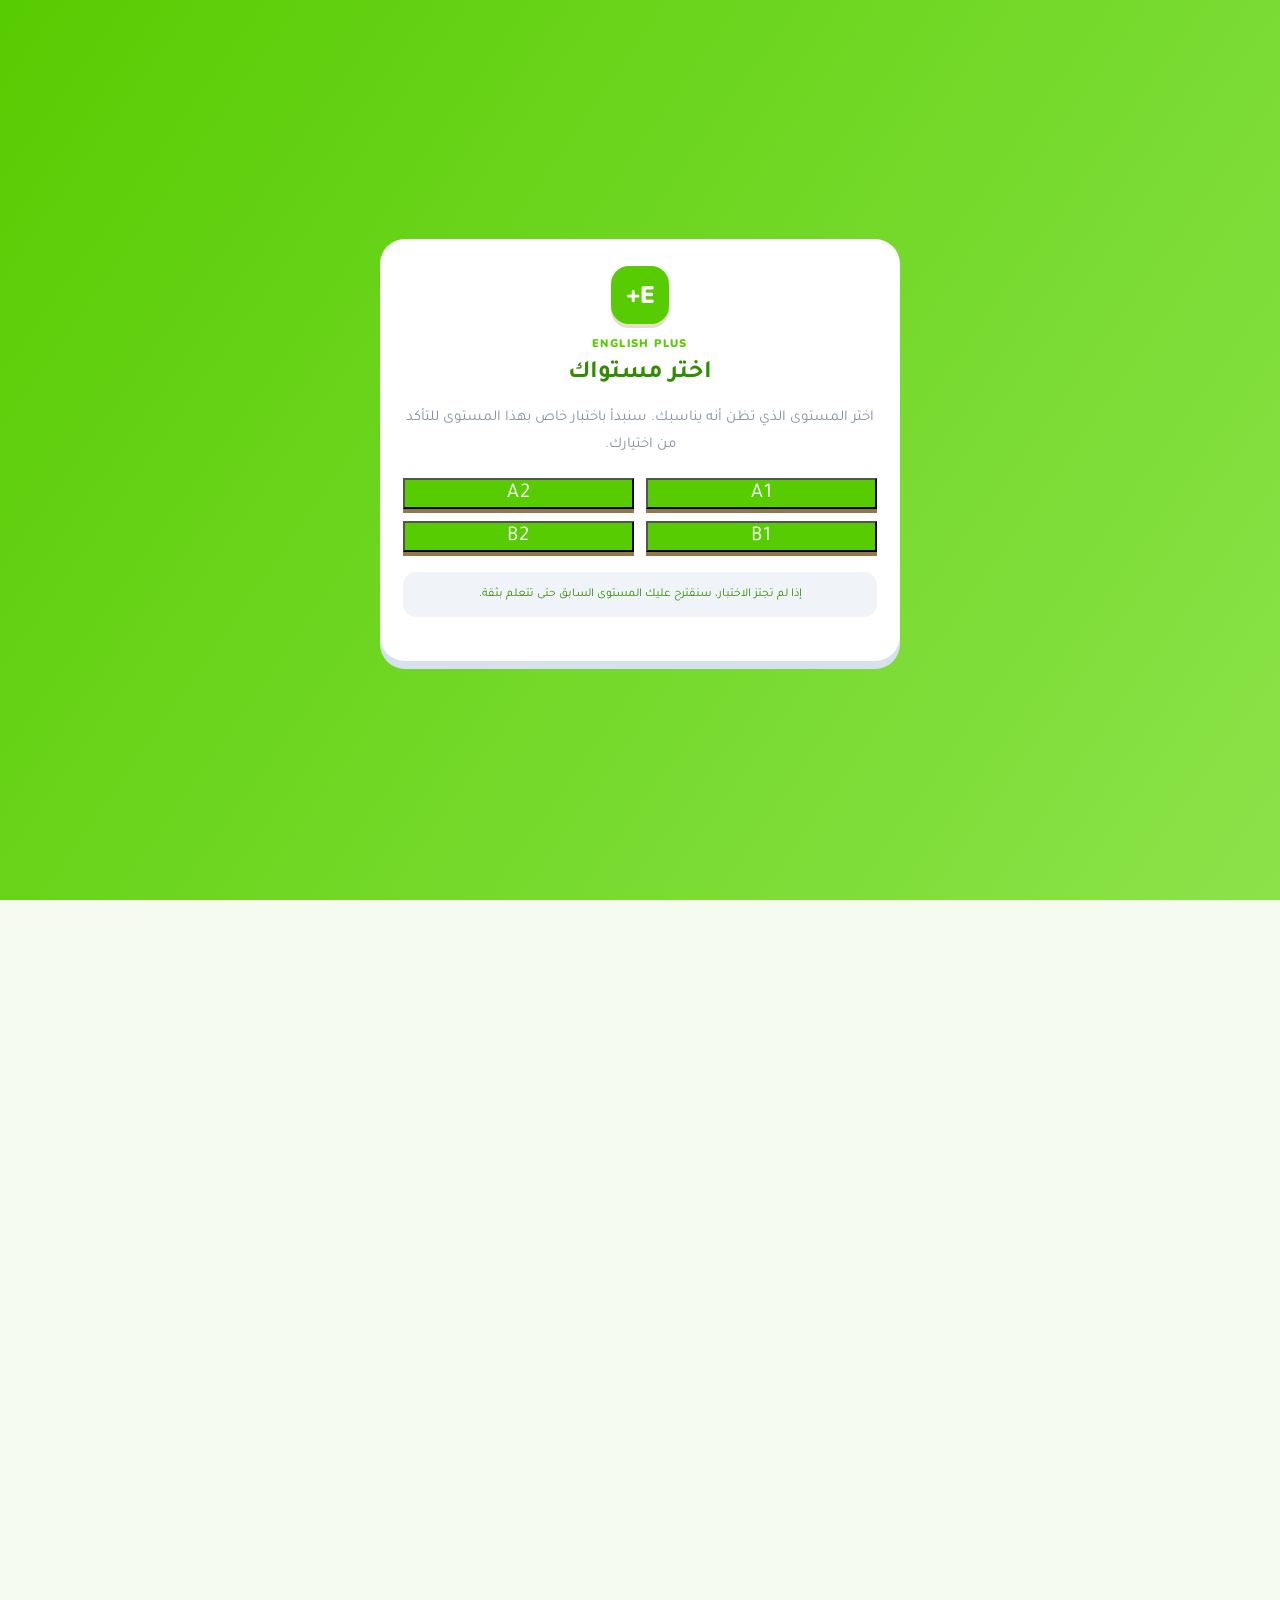
==== web/index.html @ b61f3281 "Refresh app assets after audio playback fix" ====
<!doctype html>
<html lang="ar" dir="rtl">
<head>
  <meta charset="utf-8"><meta name="viewport" content="width=device-width,initial-scale=1,viewport-fit=cover">
  <meta name="theme-color" content="#58cc02"><meta name="description" content="English Plus — تعلم الإنجليزية خطوة بخطوة">
  <link rel="manifest" href="manifest.webmanifest">
  <link rel="preconnect" href="https://fonts.googleapis.com">
  <link rel="preconnect" href="https://fonts.gstatic.com" crossorigin>
  <link href="https://fonts.googleapis.com/css2?family=Tajawal:wght@500;700;800;900&display=swap" rel="stylesheet">
  <link rel="stylesheet" href="styles.css?v=audio-fix-20261124d">
  <title>English Plus – الإنجليزية للعرب</title>
</head>
<body>
  <header class="topbar">
    <a class="brand" href="#" aria-label="English Plus"><span class="brand-mark">E+</span><span>ENGLISH <b>PLUS</b><small>خطوتك اليومية نحو الإنجليزية</small></span></a>
    <div class="top-actions"><span class="streak">📘 <b id="points">0</b></span><button class="sound-toggle" id="mute" aria-label="تشغيل أو كتم الصوت">🔊</button><button class="sound-toggle settings-toggle" id="open-settings" aria-label="إعدادات الدرس">⚙️</button></div>
  </header>
  <main class="shell">
    <section class="welcome"><div><p class="eyebrow">مرحباً بك في رحلتك</p><h1>تعلّم الإنجليزية<br><span>بخطوات صغيرة!</span></h1><p>دروس قصيرة، كلمات مفيدة، وتقدّم تراه بنفسك.</p></div><div class="mascot" aria-hidden="true"><span></span><span></span><span></span></div></section>
    <section class="game-stats" aria-label="إحصاءات التعلّم">
  <div class="stat-card streak-stat"><span class="stat-icon">🔥</span><div><strong id="streak-count">0</strong><small>أيام متتالية</small></div></div>
  <div class="stat-card heart-stat"><span class="stat-icon">❤️</span><div><strong id="heart-count">5 / 5</strong><small>القلوب</small></div></div>
  <div class="stat-card xp-stat"><span class="stat-icon">⚡</span><div><strong id="xp-count">0 XP</strong><small id="rank-label">المستوى 1</small></div></div>
</section>
<div class="xp-progress"><div class="xp-progress-head"><span>التقدم للمستوى التالي</span><b id="xp-progress-label">0 / 100 XP</b></div><div class="progress-track"><span id="xp-progress-bar"></span></div></div>
<section class="achievements"><div class="achievement-head"><h2>إنجازاتك</h2><span>🏅</span></div><div id="badge-list" class="badge-list"></div></section>
<div id="heart-help" class="heart-help" hidden><div><b>نفدت القلوب؟</b><small>أكمل تدريب المراجعة لاستعادة قلب.</small></div><button id="practice-refill" class="practice-button">تدرّب ❤️</button></div>
    <section class="progress-card"><div class="progress-head"><div><b>المستوى A1</b><small>المبتدئ • الأساسيات</small></div><strong id="progress-label">0 / 60</strong></div><div class="progress-track"><span id="progress-bar"></span></div></section>
    <section class="section-heading"><div><h2>مسار التعلّم</h2><p>ابدأ من A1؛ اجتز كل درس لفتح الدرس التالي</p></div><span class="level-tag">A1</span></section>
    <section id="lesson-list" class="lesson-list" aria-label="الدروس"></section>
    <footer>ENGLISH PLUS <span>•</span> تعلّم بثقة كل يوم</footer>
  </main>
  <dialog id="lesson-dialog" class="lesson-dialog">
    <div class="dialog-top"><button id="close-lesson" class="icon-button" aria-label="إغلاق">✕</button><div class="mini-progress"><span id="lesson-progress"></span></div><span id="question-count">1 / 4</span></div>
    <div id="lesson-content"></div>
  </dialog>
  <div id="toast" class="toast" role="status" aria-live="polite"></div>
  <dialog id="settings-dialog" class="settings-dialog"><div class="settings-head"><h2>إعدادات التعلّم</h2><button id="close-settings" class="icon-button" aria-label="إغلاق">✕</button></div><p class="settings-note">لن ينتقل التطبيق إلى السؤال التالي تلقائياً؛ اضغط «متابعة» بنفسك بعد ظهور نتيجة الإجابة أو انتهاء الوقت.</p></dialog>
  <script src="app.js?v=audio-fix-20261124d"></script><script src="placement.js"></script><script src="design.js"></script><script>if("serviceWorker" in navigator)window.addEventListener("load",()=>navigator.serviceWorker.register("./service-worker.js").catch(()=>{}));</script>
</body></html>
---- web/styles.css ----
@import url('https://fonts.googleapis.com/css2?family=Nunito:wght@600;700;800;900&family=Tajawal:wght@400;500;600;700;800;900&display=swap');

/* Ensure all remaining path, placement and settings accents follow the blue/green/grey palette */
:root{--purple:#2563a6;--purple-dark:#1e568c;--purple-soft:#eaf3f8;--pri:#2879bd;--pri2:#1e568c;--ok:#2da879;--okbg:#e2f4ec;--bad:#8797a1;--badbg:#edf1f3;--bg:#eef2f3}
.unit-map{background:#fff;border-color:#dce4e7;box-shadow:0 5px 0 #e0e7e9,0 12px 28px #34445210}
.unit-map-heading span{background:#2879bd;color:#fff;box-shadow:0 3px 0 #d4e0e6}
.path-node{border-color:#dce4e7;background:linear-gradient(145deg,#edf3f6,#dce8ee);box-shadow:0 6px 0 #d6e0e4,0 9px 15px #34445212}
.path-step:not(.locked):not(.done) .path-node{background:linear-gradient(145deg,#63a5d8,#2879bd);border-color:#dce4e7;box-shadow:0 6px 0 #205f91,0 10px 17px #2563a61c}
.path-step.done .path-node{background:linear-gradient(145deg,#e2f4ec,#c9eadb);border-color:#9bd4b8;color:#23845f;box-shadow:0 6px 0 #d5eade}
.path-step.locked .path-node{background:#edf1f3;border-color:#dce4e7;box-shadow:0 5px 0 #dce4e7}
.settings-dialog,.setting-row{border-color:#dce4e7}
.settings-head h2,.setting-row b{color:#2563a6}
.setting-row{background:#edf2f4}
.setting-row input{accent-color:#2879bd}
.placement-level,.placement-level:nth-child(2),.placement-level:nth-child(3),.placement-level:nth-child(4){background:#2879bd;box-shadow:0 4px 0 #205f91}
.placement-level:nth-child(3){background:#2da879;box-shadow:0 4px 0 #23845f}
.placement-btn{background:#2879bd;box-shadow:0 4px 0 #205f91}
.feedback.good{background:#e2f4ec;border-color:#9bd4b8;color:#23845f!important}
.feedback.bad{background:#edf1f3;border-color:#aab7be;color:#52636d!important}
.path-step:not(.locked):not(.done) .path-label small{color:#2879bd}
.path-step.biting::after{background:radial-gradient(circle at 35% 40%,#eef2f3 0 5px,transparent 5.5px),radial-gradient(circle at 72% 45%,#eef2f3 0 5px,transparent 5.5px),radial-gradient(circle at 53% 78%,#eef2f3 0 5px,transparent 5.5px)}
:root{--navy:#7895b8;--blue:#a8bfdc;--red:#df9295;--ink:#34445b;--muted:#8492a5;--paper:#f7f9fc;--green:#83c7a8;--line:#e9eef5}
*{box-sizing:border-box}body{margin:0;background:var(--paper);color:var(--ink);font-family:'Tajawal',sans-serif}button{font:inherit;cursor:pointer}.topbar{height:76px;background:#fff;display:flex;align-items:center;justify-content:space-between;padding:0 max(20px,calc((100vw - 760px)/2));box-shadow:0 3px 14px #18365b0c;position:sticky;top:0;z-index:3}.brand{display:flex;gap:10px;align-items:center;text-decoration:none;color:var(--navy);font:900 15px Nunito,sans-serif;letter-spacing:.4px}.brand small{display:block;font:600 11px Tajawal;color:var(--muted);letter-spacing:0}.brand-mark{width:42px;height:42px;border-radius:14px;background:var(--navy);color:white;display:grid;place-items:center;font-size:19px;box-shadow:0 4px 0 #d7e1ed}.top-actions{display:flex;align-items:center;gap:14px}.streak{color:#c78312;font-size:16px}.sound-toggle,.icon-button{border:0;background:#f0f3f7;border-radius:13px;width:42px;height:42px;font-size:19px}.shell{max-width:720px;margin:auto;padding:25px 18px 40px}.welcome{background:linear-gradient(125deg,#a9bfdc,#c4d5e8);color:#fff;border-radius:25px;padding:23px 24px;display:flex;align-items:center;justify-content:space-between;overflow:hidden;box-shadow:0 6px 0 #dbe5ef}.welcome h1{font-size:27px;line-height:1.35;margin:5px 0 7px;font-weight:900}.welcome h1 span{color:#e8e4c7}.welcome p{margin:0;color:#f5f8fc;font-size:13px}.welcome .eyebrow{font-size:12px;color:#f3f6fb}.mascot{font-size:68px;background:#ffffff20;border:2px solid #ffffff25;border-radius:24px;padding:10px;transform:rotate(5deg);margin-inline-start:10px}.progress-card{background:#fff;border:1px solid var(--line);border-radius:19px;padding:17px 18px;margin-top:20px}.progress-head{display:flex;justify-content:space-between;align-items:center}.progress-head b{display:block;color:var(--navy);font-size:16px}.progress-head small{color:var(--muted);font-size:12px}.progress-head strong{color:var(--red);font:900 14px Nunito}.progress-track,.mini-progress{height:10px;background:#eef2f7;border-radius:20px;overflow:hidden}.progress-track{margin-top:13px}.progress-track span,.mini-progress span{display:block;width:0;height:100%;background:linear-gradient(90deg,#b8dfce,var(--red));border-radius:20px;transition:width .35s}.section-heading{display:flex;justify-content:space-between;align-items:center;margin:26px 2px 13px}.section-heading h2{font-size:21px;margin:0;color:var(--navy)}.section-heading p{font-size:12px;color:var(--muted);margin:3px 0 0}.level-tag{background:#edf3fa;color:var(--navy);font:900 12px Nunito;padding:8px 13px;border-radius:10px}.lesson-list{display:grid;gap:12px}.lesson-card{background:#fff;border:1px solid var(--line);border-radius:19px;padding:14px;display:flex;align-items:center;gap:13px;box-shadow:0 3px 0 #e7edf4;transition:transform .15s,box-shadow .15s}.lesson-card:not(.locked):active{transform:translateY(3px);box-shadow:0 0 0 #e7edf4}.lesson-icon{width:55px;height:55px;display:grid;place-items:center;background:#f3f6fa;border-radius:17px;font-size:29px;flex:none}.lesson-info{flex:1}.lesson-info h3{font-size:16px;margin:0 0 3px;color:var(--ink)}.lesson-info p{margin:0;font-size:12px;color:var(--muted)}.lesson-meta{font-size:11px;color:#7d8ba0;margin-top:6px}.lesson-action{border:0;background:var(--red);color:white;padding:10px 14px;border-radius:12px;font-weight:800;box-shadow:0 4px 0 #b4d9c8}.lesson-action:active{transform:translateY(3px);box-shadow:0 1px 0 #b4d9c8}.lesson-card.locked{opacity:.62}.lock{font-size:23px;margin:0 8px}.lesson-card.done .lesson-action{background:#e6f7ef;color:#6fae91;box-shadow:0 4px 0 #d9eee4}footer{text-align:center;color:#9aa7b8;font:800 10px Nunito;letter-spacing:1px;margin:32px 0 5px}footer span{color:var(--red)}.lesson-dialog{border:0;border-radius:25px 25px 0 0;padding:20px 20px 30px;width:min(100%,560px);max-width:none;max-height:90dvh;margin:auto 0 0;overflow:auto;box-shadow:0 -12px 50px #6b7f9818}.lesson-dialog::backdrop{background:#50647d55}.dialog-top{display:flex;align-items:center;gap:14px}.dialog-top .mini-progress{flex:1}.dialog-top>span{font:800 12px Nunito;color:var(--muted)}.dialog-top .mini-progress span{background:var(--green)}.question-kicker{color:var(--muted);font-size:13px;margin:24px 0 5px}.question-title{font-size:23px;color:var(--navy);margin:0 0 18px}.word-picture{height:155px;background:#f3f6fa;border-radius:22px;display:grid;place-items:center;font-size:84px;margin-bottom:17px;border:1px solid #e9eef5}.word-en{text-align:center;font:900 28px Nunito;color:var(--navy);direction:ltr}.word-ar{text-align:center;color:var(--muted);font-size:16px;margin:2px 0 16px}.listen-button{display:block;margin:0 auto 18px;border:1px solid #e4ebf3;background:white;color:var(--navy);border-radius:13px;padding:10px 18px;font-weight:800}.answers{display:grid;gap:10px}.answer{border:2px solid #e8edf3;background:#fff;border-radius:15px;padding:14px;text-align:center;font-weight:800;color:var(--ink);box-shadow:0 4px 0 #e8edf3;transition:.15s}.answer:active{transform:translateY(3px);box-shadow:0 1px 0 #e8edf3}.answer.correct{background:#e9f9f1;border-color:#22ad75;color:#08774b;box-shadow:0 4px 0 #d9eee4}.answer.wrong{background:#f7f3ef;border-color:#c8b9aa;color:#816b5c;animation:shake .3s}.feedback{min-height:28px;text-align:center;font-weight:800;margin:12px 0 4px}.primary-button{display:block;width:100%;border:0;background:var(--red);color:#fff;padding:16px;border-radius:16px;font-weight:900;font-size:16px;box-shadow:0 5px 0 #b4d9c8;margin-top:15px}.primary-button:active{transform:translateY(4px);box-shadow:0 1px 0 #b4d9c8}.primary-button:disabled{opacity:.45}.bounce{animation:bounce .35s}.toast{position:fixed;bottom:20px;left:50%;transform:translate(-50%,20px);opacity:0;background:#687d98;color:white;padding:12px 18px;border-radius:13px;z-index:8;transition:.2s;pointer-events:none}.toast.show{opacity:1;transform:translate(-50%,0)}@keyframes shake{25%{transform:translateX(5px)}50%{transform:translateX(-5px)}75%{transform:translateX(3px)}}@keyframes bounce{50%{transform:scale(1.045)}}@media(min-width:650px){.lesson-dialog{margin:auto;border-radius:25px}.welcome h1{font-size:31px}}
.game-stats{display:grid;grid-template-columns:repeat(3,1fr);gap:9px;margin-top:17px}.stat-card{background:#fff;border:1px solid var(--line);border-radius:16px;padding:11px 8px;display:flex;align-items:center;justify-content:center;gap:7px;min-width:0}.stat-icon{font-size:23px}.stat-card strong{display:block;font:900 17px Nunito;color:var(--navy);white-space:nowrap}.stat-card small{display:block;color:var(--muted);font-size:10px;white-space:nowrap}.streak-stat strong{color:#8aa58f}.heart-stat strong{color:var(--red)}.xp-stat strong{color:#b7791f}.xp-progress{background:#fff;border:1px solid var(--line);border-radius:16px;padding:12px 15px;margin-top:10px}.xp-progress-head{display:flex;justify-content:space-between;font-size:11px;color:var(--muted);margin-bottom:8px}.xp-progress-head b{color:var(--navy);font:800 11px Nunito}.xp-progress .progress-track{margin:0;height:8px}.xp-progress .progress-track span{background:linear-gradient(90deg,#b8d9c8,#83c7a8)}.achievements{margin-top:17px;background:#fff;border:1px solid var(--line);border-radius:17px;padding:13px 15px}.achievement-head{display:flex;align-items:center;justify-content:space-between}.achievement-head h2{font-size:15px;color:var(--navy);margin:0}.badge-list{display:flex;gap:8px;overflow-x:auto;padding:10px 0 2px}.badge-item{flex:none;min-width:91px;text-align:center;padding:9px 8px;border-radius:13px;background:#f3f6fa;border:1px solid #e9eef5;opacity:.48}.badge-item.unlocked{opacity:1;background:#f2f7f3;border-color:#d5e9dd}.badge-item span{display:block;font-size:23px}.badge-item b{display:block;font-size:10px;color:var(--navy);margin-top:4px}.badge-item small{display:block;font-size:9px;color:var(--muted)}.heart-help{display:flex;align-items:center;justify-content:space-between;background:#f7f3ef;border:1px solid #e9dfd7;border-radius:15px;padding:12px 14px;margin-top:12px}.heart-help[hidden]{display:none}.heart-help b,.heart-help small{display:block}.heart-help b{color:#8a7565;font-size:14px}.heart-help small{color:var(--muted);font-size:11px;margin-top:3px}.practice-button{border:0;background:var(--navy);color:white;border-radius:12px;padding:10px 13px;font-weight:800;box-shadow:0 4px 0 #d7e1ed}.level-up{position:fixed;inset:0;display:grid;place-items:center;background:#50647d88;z-index:10;animation:fadein .2s}.level-up-card{background:#fff;border-radius:25px;padding:28px 35px;text-align:center;box-shadow:0 12px 0 #e7edf4;animation:levelpop .55s}.level-up-card span{font-size:55px}.level-up-card h2{color:var(--navy);margin:8px 0}.level-up-card p{color:var(--muted);margin:0}.exercise-kind{display:inline-block;background:#f3f6fa;color:var(--navy);font-size:11px;font-weight:800;padding:6px 10px;border-radius:9px;margin:0 0 10px}.answer:disabled{cursor:default}@keyframes fadein{from{opacity:0}to{opacity:1}}@keyframes levelpop{0%{transform:scale(.65)}70%{transform:scale(1.06)}100%{transform:scale(1)}}@media(max-width:370px){.game-stats{gap:5px}.stat-card{gap:4px;padding:9px 4px}.stat-icon{font-size:19px}.stat-card strong{font-size:15px}.stat-card small{font-size:9px}}
.word-input{display:block;width:100%;border:2px solid #e4ebf3;border-radius:15px;padding:15px;font:800 18px Nunito;text-align:center;color:var(--navy);outline:none;margin:14px 0}.word-input:focus{border-color:var(--blue);box-shadow:0 0 0 3px #7895b81c}.word-input::placeholder{color:#aab6c5;font-weight:600}
/* Original illustrated learning artwork */
.lesson-art{width:43px;height:43px;display:block}.word-art{width:112px;height:112px;display:block;filter:drop-shadow(0 5px 2px #687d9812)}.word-picture:has(.word-art){display:grid;place-items:center}.lesson-icon:has(.lesson-art){background:#f3f6fa}.lesson-card.locked .lesson-icon{font-size:27px}

/* Placement assessment */
.placement-muted{visibility:hidden!important;pointer-events:none!important}
#placement-panel{position:fixed;inset:0;z-index:20;display:grid;place-items:center;padding:18px;background:linear-gradient(145deg,#7895b8,#a8bfdc);overflow:auto}
.placement-card{width:min(100%,520px);background:#fff;border-radius:25px;padding:27px 23px;box-shadow:0 8px 0 #d7e1ed;text-align:center;color:var(--ink)}
.placement-mark{width:58px;height:58px;margin:0 auto 12px;border-radius:18px;background:var(--navy);color:#fff;display:grid;place-items:center;font:900 24px Nunito;box-shadow:0 4px 0 #d7e1ed}
.placement-kicker{font:900 11px Nunito;letter-spacing:1.4px;color:var(--red);margin:5px 0}
.placement-card h1{font-size:25px;color:var(--navy);margin:8px 0 12px}
.placement-copy{font-size:15px;line-height:1.8;color:var(--muted)}
.placement-facts,.placement-note{background:#f0f4f8;border-radius:13px;padding:12px;color:var(--navy);font-size:12px;line-height:1.8;margin:17px 0}
.placement-btn{display:block;width:100%;border:0;border-radius:14px;padding:14px;margin-top:12px;background:var(--red);color:#fff;font-weight:900;box-shadow:0 4px 0 #b4d9c8}
.placement-skip{background:#f0f3f7;color:var(--navy);box-shadow:0 4px 0 #d7e0ec}
.placement-topline{font-weight:900;color:var(--navy);margin-bottom:12px}
.placement-progress{height:8px;background:#eef2f7;border-radius:20px;overflow:hidden}
.placement-progress span{display:block;height:100%;background:var(--red);transition:width .2s}
.placement-count{font-size:12px;color:var(--muted);margin:18px 0 7px}
.placement-card h2{font-size:21px;line-height:1.5;color:var(--navy);margin:0 0 18px;direction:ltr}
.placement-options{display:grid;gap:10px}
.placement-option{background:#fff;color:var(--ink);border:2px solid #e8edf3;box-shadow:0 3px 0 #e8edf3;text-align:center}
.placement-retake{border:0;border-radius:10px;background:#f0f3f7;color:var(--navy);font:800 11px Tajawal;padding:8px 10px}
.placement-retake.hidden{display:none}
@media(max-width:420px){.placement-card{padding:23px 17px}.placement-card h1{font-size:22px}.placement-retake{font-size:10px;padding:7px}}

.placement-status{background:#f2f7f3;border:1px solid #dce8df;border-radius:14px;padding:11px 14px;margin-top:15px;color:#5e7066;font-size:12px;line-height:1.7;font-weight:700}

.placement-levels{display:grid;grid-template-columns:1fr 1fr;gap:12px;margin:20px 0}
.placement-level{font-size:21px;letter-spacing:1px;background:#7895b8;box-shadow:0 4px 0 #d7e1ed}
.placement-level:nth-child(2){background:#a8bfdc;box-shadow:0 4px 0 #174477}
.placement-level:nth-child(3){background:#83c7a8;box-shadow:0 4px 0 #b4d9c8}
.placement-level:nth-child(4){background:#6fae91;box-shadow:0 4px 0 #0b6542}

/* Accessible English pronunciation control */
.word-audio{display:inline-grid;place-items:center;vertical-align:middle;margin-inline-start:8px;width:38px;height:38px;border:0;border-radius:12px;background:#edf3fa;color:var(--navy);font-size:19px;cursor:pointer;box-shadow:0 3px 0 #dce5ee}.word-audio:active{transform:translateY(2px);box-shadow:0 1px 0 #dce5ee}.word-audio:focus-visible,.listen-button:focus-visible{outline:3px solid #83c7a8;outline-offset:3px}

/* Course map: clear grouping for the twelve A1 units */
.unit-heading{grid-column:1/-1;margin:22px 4px 2px;padding:10px 14px;border-radius:13px;background:#edf3f8;color:#7189a5;font-size:14px;font-weight:900;line-height:1.6}.unit-heading:first-child{margin-top:4px}

/* Calm grammar focus card with an accessible audio action */
.grammar-tip{position:relative;display:grid;gap:7px;margin:12px 0 18px;padding:14px 54px 14px 14px;background:#f1f6f3;border:1px solid #dcebe2;border-radius:16px;color:#526e60;text-align:right;line-height:1.65}.grammar-tip b{font-size:13px;color:#4d765f}.grammar-tip span{font-size:12px;color:#708477}.grammar-tip div{font:800 15px Nunito,sans-serif;text-align:center;color:#536f85}.grammar-tip small{font-size:12px;text-align:center;color:#84958b}.grammar-tip .word-audio{position:absolute;right:10px;top:50%;transform:translateY(-50%);margin:0;width:36px;height:36px}

/* Calm grammar focus card with an accessible audio action */
.grammar-tip{position:relative;display:grid;gap:7px;margin:12px 0 18px;padding:14px 54px 14px 14px;background:#f1f6f3;border:1px solid #dcebe2;border-radius:16px;color:#526e60;text-align:right;line-height:1.65}.grammar-tip b{font-size:13px;color:#4d765f}.grammar-tip span{font-size:12px;color:#708477}.grammar-tip div{font:800 15px Nunito,sans-serif;text-align:center;color:#536f85}.grammar-tip small{font-size:12px;text-align:center;color:#84958b}.grammar-tip .word-audio{position:absolute;right:10px;top:50%;transform:translateY(-50%);margin:0;width:36px;height:36px}


/* English Plus palette: replace violet accents with soft, calm blue */
:root{
  --bg:#f3f7fc;
  --card:#ffffff;
  --ink:#263b55;
  --mute:#778ba3;
  --pri:#91b5d8;
  --pri2:#6f98c1;
  --ok:#72bd9a;
  --okbg:#e4f4eb;
  --bad:#df9295;
  --badbg:#fae9e9;
  --line:#dce7f1;
  --gold:#e8c878;
  --navy:#7895b8;
  --blue:#a8bfdc;
  --red:#83c7a8;
  --green:#83c7a8;
  --paper:#f3f7fc;
}
:root[data-theme="dark"]{
  --bg:#172638;--card:#20364b;--ink:#edf4fb;--mute:#a8bbce;
  --pri:#8fb5da;--pri2:#6f98c1;--ok:#76c7a0;--okbg:#193b32;
  --bad:#e69a9d;--badbg:#452a31;--red:#e69a9d;--green:#76c7a0;--line:#354d63;
}

/* Word-order exercise tiles */
.word-order-answer{direction:ltr;display:flex;flex-wrap:wrap;justify-content:center;gap:8px;min-height:58px;padding:12px 8px;margin:18px 0 12px;border-top:2px solid var(--line);border-bottom:2px solid var(--line);border-radius:12px}.word-order-bank{direction:ltr;display:flex;flex-wrap:wrap;justify-content:center;gap:9px;margin:14px 0 18px}.word-tile,.word-chip{border:2px solid var(--line);border-bottom-width:4px;border-radius:12px;background:var(--card);color:var(--ink);padding:10px 13px;font:800 17px Tajawal,system-ui,sans-serif}.word-chip{display:inline-flex;align-items:center;background:var(--okbg);border-color:var(--ok);color:var(--ink)}.word-tile:active{transform:translateY(2px)}

/* Clear, encouraging answer feedback */
.feedback{border-radius:12px;padding:10px 14px;margin:10px 0;font-weight:900}.feedback:empty{display:none}

.feedback.good{background:var(--okbg);color:var(--ok)!important;border:1px solid var(--ok)}.feedback.bad{background:var(--badbg);color:var(--bad)!important;border:1px solid var(--bad)}


/* Reference-style course journey: soft blue palette, rounded lesson nodes, zig-zag path */
:root{--bg:#f3f7fc;--card:#fff;--ink:#34445b;--mute:#8492a5;--pri:#91b5d8;--pri2:#789fc6;--ok:#35a875;--okbg:#e2f5eb;--bad:#dc777d;--badbg:#fae8e9;--line:#dce7f1;--gold:#e8c878;--navy:#7895b8;--blue:#a8bfdc;--red:#91b5d8;--green:#83c7a8;--paper:#f3f7fc}
:root[data-theme="dark"]{--bg:#172638;--card:#20364b;--ink:#edf4fb;--mute:#a8bbce;--pri:#8fb5da;--pri2:#6f98c1;--ok:#76c7a0;--okbg:#193b32;--bad:#e69a9d;--badbg:#452a31;--red:#8fb5da;--green:#76c7a0;--line:#354d63;--paper:#172638}
body{background:var(--bg);color:var(--ink)}
.topbar{background:var(--card);border-bottom:1px solid var(--line);box-shadow:0 4px 18px #45617b0b}
.brand{color:var(--navy)}.brand-mark{background:var(--pri);box-shadow:0 4px 0 #d7e4f0}
.shell{max-width:650px;padding-top:22px}
.welcome{background:linear-gradient(135deg,#9bb9d8,#c5d8eb);box-shadow:0 6px 0 #dce7f1;border:1px solid #b7cce2}
.welcome h1 span{color:#f5f8fc}
.game-stats,.xp-progress,.achievements,.progress-card{background:var(--card);border-color:var(--line)}
.progress-track span,.mini-progress span{background:linear-gradient(90deg,#b8d5ee,#789fc6)}
.section-heading h2,.progress-head b,.achievement-head h2{color:var(--navy)}
.unit-map{margin:18px 0 28px;padding:15px 12px 18px;background:var(--card);border:1px solid var(--line);border-radius:23px;box-shadow:0 4px 0 #e5edf5}
.unit-map-heading{display:flex;align-items:center;gap:10px;padding:2px 7px 14px;border-bottom:1px solid var(--line);margin-bottom:18px}
.unit-map-heading span{font:900 10px Nunito,sans-serif;letter-spacing:1px;color:#fff;background:var(--navy);padding:7px 10px;border-radius:9px}
.unit-map-heading b{flex:1;color:var(--ink);font-size:15px}.unit-map-heading small{font-size:11px;color:var(--mute)}
.lesson-path{display:grid;grid-template-columns:1fr 1fr;grid-auto-rows:minmax(112px,auto);gap:4px 0;position:relative;padding:0 4px}
.path-step{display:flex;flex-direction:column;align-items:center;justify-content:flex-start;gap:7px;min-width:0;text-align:center;z-index:1}
.path-step:nth-child(odd){grid-column:2}.path-step:nth-child(even){grid-column:1}
.path-node{width:72px;height:72px;border:4px solid #d6e5f3;border-radius:50%;display:grid;place-items:center;background:#eef5fb;color:#fff;box-shadow:0 6px 0 #dce7f1;transition:transform .15s,box-shadow .15s}
.path-node:active{transform:translateY(4px);box-shadow:0 2px 0 #dce7f1}
.path-art{width:39px;height:39px}
.path-step.done .path-node{background:#e3f5eb;border-color:#9dd4b8;color:#25895b;font-size:28px;font-weight:900;box-shadow:0 6px 0 #d7eee1}
.path-step.locked .path-node{background:#f0f3f7;border-color:#e3e9ef;box-shadow:0 5px 0 #e5eaf0;opacity:.72}
.path-step:not(.locked):not(.done) .path-node{background:linear-gradient(145deg,#a9c4e0,#829fbe);border-color:#d6e5f3}
.path-label{display:grid;gap:2px;max-width:145px}.path-label b{font-size:12px;color:var(--ink);line-height:1.4}.path-label small{font-size:10px;color:var(--mute)}
.path-step.done .path-label small{color:#32966a;font-weight:800}.path-step.locked .path-label{opacity:.58}
.lesson-dialog{background:var(--card);color:var(--ink)}.word-picture{background:#f0f5fa;border-color:var(--line)}
.answer{background:var(--card);color:var(--ink);border-color:var(--line);box-shadow:0 4px 0 var(--line)}
.answer.correct{background:var(--okbg);border-color:var(--ok);color:#16784c}.answer.wrong{background:var(--badbg);border-color:var(--bad);color:#a34b52}
.primary-button,.lesson-action{background:var(--pri);box-shadow:0 5px 0 #789fc6}
.primary-button:active,.lesson-action:active{box-shadow:0 1px 0 #789fc6}
.feedback.good{background:var(--okbg);color:#218a5c!important;border-color:var(--ok)}.feedback.bad{background:var(--badbg);color:#b64f58!important;border-color:var(--bad)}
.toast{background:#617f9f}
@media(max-width:390px){.path-node{width:64px;height:64px}.lesson-path{grid-auto-rows:minmax(106px,auto)}.path-label b{font-size:11px}}


/* Refined reference-inspired learning journey */
.unit-map{
  position:relative;
  padding:17px 14px 20px;
  margin:20px 0 30px;
  border:1px solid #dce7f1;
  border-radius:25px;
  background:linear-gradient(180deg,#ffffff 0%,#fafdff 100%);
  box-shadow:0 5px 0 #e4edf5,0 12px 28px #6e8aa510;
}
.unit-map-heading{
  padding:3px 5px 15px;
  margin-bottom:20px;
}
.unit-map-heading span{
  background:#91b5d8;
  color:#fff;
  border-radius:10px;
  padding:7px 11px;
  box-shadow:0 3px 0 #d7e4f0;
}
.lesson-path{
  grid-auto-rows:minmax(116px,auto);
  row-gap:3px;
  padding:0 2px;
}
.path-step{gap:8px}
.path-node{
  width:76px;height:76px;
  border:4px solid #dce9f5;
  background:linear-gradient(145deg,#f5f9fd,#eaf2fa);
  color:#fff;
  box-shadow:0 6px 0 #dce7f1,0 9px 15px #7895b81a;
  transition:transform .16s ease,box-shadow .16s ease,filter .16s ease;
}
.path-step:not(.locked):not(.done) .path-node{
  background:linear-gradient(145deg,#a9c7e4,#829fbe);
  border-color:#dce9f5;
  box-shadow:0 6px 0 #6f8eaf,0 10px 17px #7895b82b;
}
.path-step:not(.locked) .path-node:hover{
  transform:translateY(-3px);
  filter:saturate(1.06);
}
.path-step:not(.locked) .path-node:active{
  transform:translateY(3px);
  box-shadow:0 2px 0 #dce7f1;
}
.path-step.done .path-node{
  background:linear-gradient(145deg,#e8f7ef,#d8f0e3);
  border-color:#a8d9bd;
  color:#27875d;
  box-shadow:0 6px 0 #d7eee1,0 9px 15px #65ad8517;
}
.path-step.locked .path-node{
  background:#f1f4f8;
  border-color:#e5ebf1;
  box-shadow:0 5px 0 #e5eaf0;
}
.path-label{max-width:155px;gap:3px}
.path-label b{font-size:13px;font-weight:900}
.path-label small{font-size:10px}
.path-step:not(.locked):not(.done) .path-label small{color:#7899ba;font-weight:800}
.answer{
  border-radius:16px;
  border-width:2px;
  box-shadow:0 4px 0 var(--line);
}
.answer.correct{
  background:var(--okbg);
  border-color:var(--ok);
  color:#218a5c;
  box-shadow:0 4px 0 #cdebd9;
}
.answer.wrong{
  background:var(--badbg);
  border-color:var(--bad);
  color:#ad555b;
  box-shadow:0 4px 0 #f0d5d7;
}
.primary-button,.lesson-action{
  border-radius:15px;
  font-weight:900;
  transition:transform .12s ease,box-shadow .12s ease;
}
.primary-button{background:linear-gradient(135deg,#9bbbd9,#82a5c8);box-shadow:0 5px 0 #6f91b4}
.primary-button:active{box-shadow:0 1px 0 #6f91b4}
.feedback.good{background:#e3f5eb;border:1px solid #a9d9bd;color:#25895b!important}
.feedback.bad{background:#fae8e9;border:1px solid #e8b5b8;color:#b6535b!important}
.word-picture{background:linear-gradient(145deg,#f6faff,#edf4fa);border-color:#dce7f1;border-radius:23px}
.lesson-dialog{border:1px solid #e3ebf3}
button:focus-visible{outline:3px solid #91b5d8;outline-offset:3px}
@media(max-width:390px){
 .unit-map{padding:14px 9px 17px}
 .path-node{width:68px;height:68px}
 .lesson-path{grid-auto-rows:minmax(108px,auto)}
 .path-label b{font-size:12px}
}


/* Final visual pass: clearer hierarchy, Arabic-first alignment and balanced hero */
.topbar{
  min-height:72px;
  background:rgba(255,255,255,.96);
  border-bottom:1px solid #e2ebf4;
  box-shadow:0 3px 16px #597b9b0c;
}
.brand{gap:11px;letter-spacing:.5px}
.brand-mark{
  background:linear-gradient(145deg,#a8c5e2,#819fbe);
  box-shadow:0 4px 0 #d7e4f0;
}
.sound-toggle,.icon-button{
  background:#f0f5fa;
  border:1px solid #e1eaf3;
  color:#6684a4;
}
.shell{max-width:620px;padding-top:22px}
.welcome{
  min-height:166px;
  padding:22px 21px;
  background:linear-gradient(125deg,#91b3d4 0%,#b9cee3 100%);
  border:1px solid #b8cce0;
  box-shadow:0 6px 0 #dce7f1;
}
.welcome h1{font-size:26px;line-height:1.42}
.welcome h1 span{color:#f8fbff}
.welcome p{line-height:1.8}
.mascot{
  width:84px;height:84px;flex:none;
  display:grid;place-items:center;
  border-radius:25px;
  padding:0;
  background:#ffffff30;
  border:2px solid #ffffff50;
  box-shadow:inset 0 1px 0 #ffffff45;
  transform:rotate(4deg);
  font-size:0;
}
.mascot span{display:none}
.mascot::before{
  content:"📘";
  font-size:47px;
  line-height:1;
  transform:rotate(-4deg);
}
.progress-card,.xp-progress,.achievements,.game-stats .stat-card{
  border-color:#e0e9f2;
  box-shadow:0 3px 0 #edf2f7;
}
.progress-card{padding:16px 17px}
.section-heading{margin-top:25px}
.section-heading h2{font-size:20px}
.section-heading p{line-height:1.7}
.unit-map-heading{direction:rtl;text-align:right}
.unit-map-heading span{white-space:nowrap}
.unit-map-heading b{line-height:1.5}
.lesson-path{direction:ltr}
.path-label{direction:rtl;text-align:center}
.path-node{cursor:pointer}
.path-step.locked .path-node{cursor:not-allowed}
@media(max-width:420px){
  .shell{padding-inline:13px}
  .welcome{min-height:150px;padding:18px 16px}
  .welcome h1{font-size:23px}
  .mascot{width:70px;height:70px;border-radius:21px}
  .mascot::before{font-size:39px}
  .unit-map-heading{gap:7px}
  .unit-map-heading b{font-size:13px}
  .unit-map-heading small{font-size:10px;white-space:nowrap}
}
@media(prefers-reduced-motion:reduce){
  *,*::before,*::after{scroll-behavior:auto!important;animation-duration:.01ms!important;animation-iteration-count:1!important;transition-duration:.01ms!important}
}


/* Apple marker for lessons that are still locked. */
.path-step.locked .path-lock-art{width:40px;height:40px;opacity:.82;filter:drop-shadow(0 2px 1px #7f9bb522)}


/* English Plus — purple visual identity and larger learning path */
:root{
  --purple:#8e6bb5;
  --purple-dark:#72518f;
  --purple-soft:#eee7f5;
  --paper:#f1eff3;
  --bg:#f1eff3;
  --navy:#8e6bb5;
  --pri:#8e6bb5;
  --pri2:#72518f;
  --blue:#c5b2d8;
  --red:#8e6bb5;
  --line:#e3dce9;
}
body{background:#f1eff3}
.topbar{background:#fff;border-bottom-color:#e7e0ec}
.brand,.section-heading h2,.progress-head b,.achievement-head h2{color:var(--purple-dark)}
.brand-mark{background:linear-gradient(145deg,#a88ac5,#805da4);box-shadow:0 4px 0 #dfd3e9}
.welcome{background:linear-gradient(125deg,#80609f 0%,#aa8bc4 100%);border-color:#b49bc9;box-shadow:0 6px 0 #dfd5e8}
.welcome h1 span{color:#f5edf9}
.level-tag,.unit-map-heading span{background:var(--purple);color:#fff}
.unit-map{background:#fff;border-color:#e4dce9;box-shadow:0 5px 0 #e5dfe9,0 12px 28px #76588c10}
.path-node{width:92px;height:92px;border:5px solid #e4d9ed;background:linear-gradient(145deg,#f6f1fa,#ece3f3);box-shadow:0 7px 0 #ded3e8,0 10px 16px #76588c18}
.path-art{width:49px;height:49px}
.path-step:not(.locked):not(.done) .path-node{background:linear-gradient(145deg,#b49acb,#8968aa);border-color:#e4d9ed;box-shadow:0 7px 0 #72518f,0 10px 17px #76588c2b}
.path-step.done .path-node{background:linear-gradient(145deg,#e7f6ed,#d5efdf);border-color:#a8d9bd}
.path-step.locked .path-node{background:#eeebf0;border-color:#e4dfe8;box-shadow:0 6px 0 #e2dde6}
.path-label b{font-size:14px}
.primary-button,.lesson-action{background:linear-gradient(135deg,#a98ac4,#8663a7);box-shadow:0 5px 0 #70508d}
.primary-button:active,.lesson-action:active{box-shadow:0 1px 0 #70508d}
.placement-panel,#placement-panel{background:linear-gradient(145deg,#76558f,#a88ac0)}
.placement-mark{background:var(--purple);box-shadow:0 4px 0 #dfd3e9}
.placement-level{background:#8e6bb5;box-shadow:0 4px 0 #72518f}
.placement-level:nth-child(2){background:#a98bc3;box-shadow:0 4px 0 #80609f}
.placement-level:nth-child(3){background:#9275ad;box-shadow:0 4px 0 #72518f}
.placement-level:nth-child(4){background:#72518f;box-shadow:0 4px 0 #563b70}
.placement-btn{background:var(--purple);box-shadow:0 4px 0 #72518f}
.settings-toggle{font-size:18px}
.settings-dialog{width:min(92%,430px);border:1px solid #e4dce9;border-radius:22px;padding:20px;background:#fff;color:#34445b;box-shadow:0 12px 45px #49345b30;margin:auto}
.settings-dialog::backdrop{background:#30243c66}
.settings-head{display:flex;align-items:center;justify-content:space-between;margin-bottom:18px}
.settings-head h2{margin:0;color:#72518f;font-size:20px}
.setting-row{display:flex;align-items:center;justify-content:space-between;gap:16px;padding:15px;background:#f5f1f8;border:1px solid #e9e0ef;border-radius:15px;cursor:pointer}
.setting-row b,.setting-row small{display:block}
.setting-row b{font-size:15px;color:#5e4775}
.setting-row small,.settings-note{font-size:12px;color:#8b8194;margin-top:5px}
.setting-row input{width:23px;height:23px;accent-color:#8e6bb5;flex:none}
.settings-note{line-height:1.7}
@media(max-width:390px){.path-node{width:82px;height:82px}.path-art{width:44px;height:44px}.path-label b{font-size:12px}}
@media(prefers-reduced-motion:reduce){.path-node,.primary-button,.lesson-action{transition:none}}


/* Small apple bite animation before entering an apple lesson */
.path-node.biting{position:relative;animation:apple-bite .46s ease-in-out both;z-index:3}
.path-node.biting::after{
 content:"";position:absolute;width:22px;height:19px;top:9px;right:8px;
 border-radius:50%;background:
 radial-gradient(circle at 35% 40%,#f1eff3 0 5px,transparent 5.5px),
 radial-gradient(circle at 72% 45%,#f1eff3 0 5px,transparent 5.5px),
 radial-gradient(circle at 53% 78%,#f1eff3 0 5px,transparent 5.5px);
 filter:drop-shadow(0 1px 0 #72518f22);pointer-events:none
}
@keyframes apple-bite{
 0%{transform:scale(1) rotate(0)}
 22%{transform:scale(1.12) rotate(-8deg)}
 42%{transform:scale(.94) rotate(7deg)}
 65%{transform:scale(1.08) rotate(-4deg)}
 100%{transform:scale(1) rotate(0)}
}

/* Seven-second question timer and editable answer states */
.question-timer{display:flex;align-items:center;gap:12px;margin:14px 0 10px;padding:10px 13px;background:#f3f0f8;border:1px solid #e5dcef;border-radius:13px;color:#72509b;font:900 18px Nunito}
.question-time-track{height:9px;flex:1;background:#e5dcef;border-radius:20px;overflow:hidden}
.question-time-track span{display:block;width:100%;height:100%;background:#8e6bb5;border-radius:20px;transition:width .1s linear}
.answer.selected{border-color:#8e6bb5;background:#f3eef9;box-shadow:0 3px 0 #dfd1ed}
.word-chip{cursor:pointer;border:2px solid #8e6bb5;background:#f3eef9;color:#68468f;border-radius:11px;padding:9px 13px;font:800 15px Nunito;margin:3px}
#next{display:none}


/* Soft blue app background at a moderate 50% visual intensity */
:root{--paper:#dceaf5}
body{background:#dceaf5}


/* Cream visual identity — warm, soft 60% intensity */
:root{
  --purple:#c6aa7c;
  --purple-dark:#92764e;
  --purple-soft:#f3eadb;
  --paper:#f1e8d8;
  --bg:#f1e8d8;
  --navy:#92764e;
  --pri:#c6aa7c;
  --pri2:#92764e;
  --blue:#ddc9a7;
  --red:#c6aa7c;
  --line:#e5d8c3;
}
body{background:#f1e8d8;color:#514735}
.topbar{background:#fffdf8;border-bottom-color:#e8ddca}
.brand,.section-heading h2,.progress-head b,.achievement-head h2{color:#92764e}
.brand-mark{background:linear-gradient(145deg,#d8c29d,#b99a68);box-shadow:0 4px 0 #e8ddca}
.welcome{background:linear-gradient(125deg,#b99a68 0%,#d8c29d 100%);border-color:#d9c5a3;box-shadow:0 6px 0 #e8ddca}
.welcome h1 span{color:#fffaf0}
.level-tag,.unit-map-heading span{background:#b99a68;color:#fff}
.unit-map{background:#fffdf8;border-color:#e5d8c3;box-shadow:0 5px 0 #e8ddca,0 12px 28px #92764e10}
.path-node{border-color:#e5d8c3;background:linear-gradient(145deg,#fffaf0,#f1e7d5);box-shadow:0 7px 0 #e8ddca,0 10px 16px #92764e18}
.path-step:not(.locked):not(.done) .path-node{background:linear-gradient(145deg,#ddc9a7,#b99a68);border-color:#e5d8c3;box-shadow:0 7px 0 #92764e,0 10px 17px #92764e20}
.path-step.done .path-node{background:linear-gradient(145deg,#e7f3e8,#d4e8d2);border-color:#b7d3b3}
.path-step.locked .path-node{background:#eee9df;border-color:#e5ddd0;box-shadow:0 6px 0 #e5ddd0}
.primary-button,.lesson-action{background:linear-gradient(135deg,#d8c29d,#b99a68);box-shadow:0 5px 0 #92764e}
.primary-button:active,.lesson-action:active{box-shadow:0 1px 0 #92764e}
.placement-panel,#placement-panel{background:linear-gradient(145deg,#a88b5d,#d8c29d)}
.placement-mark{background:#b99a68;box-shadow:0 4px 0 #e8ddca}
.placement-level,.placement-level:nth-child(2),.placement-level:nth-child(3),.placement-level:nth-child(4){background:#c6aa7c;box-shadow:0 4px 0 #92764e}
.placement-btn{background:#b99a68;box-shadow:0 4px 0 #92764e}
.settings-head h2{color:#92764e}
.setting-row{background:#f7f0e4;border-color:#e8ddca}
.setting-row b{color:#715b3b}
.setting-row input{accent-color:#b99a68}
.question-timer{background:#f7f0e4;border-color:#e8ddca;color:#92764e}
.question-time-track{background:#e8ddca}
.question-time-track span{background:#b99a68}
.answer.selected{border-color:#b99a68;background:#f7f0e4;box-shadow:0 3px 0 #e8ddca}
.word-chip{border-color:#b99a68;background:#f7f0e4;color:#715b3b}
.path-step.biting::after{background:radial-gradient(circle at 35% 40%,#f1e8d8 0 5px,transparent 5.5px),radial-gradient(circle at 72% 45%,#f1e8d8 0 5px,transparent 5.5px),radial-gradient(circle at 53% 78%,#f1e8d8 0 5px,transparent 5.5px)}


/* FINAL HOTFIX: force the cream palette across legacy purple component rules */
:root{
 color-scheme:light!important;
 --purple:#b99a68!important;--purple-dark:#80643d!important;
 --purple-soft:#f7f0e4!important;--paper:#f1e8d8!important;
 --bg:#f1e8d8!important;--navy:#80643d!important;
 --pri:#b99a68!important;--pri2:#80643d!important;
 --blue:#ddc9a7!important;--red:#b99a68!important;
 --line:#e5d8c3!important;
}
html,body{background:#f1e8d8!important;color:#514735!important}
.topbar,.unit-map,.progress-card,.achievements,.settings-dialog{background-color:#fffdf8!important}
.welcome,.placement-panel,#placement-panel{background:linear-gradient(125deg,#b99a68,#d8c29d)!important}
.brand,.brand b,.section-heading h2,.progress-head b,.achievement-head h2,.settings-head h2{color:#80643d!important}
.brand-mark,.level-tag,.unit-map-heading span,.placement-mark,.placement-level,.placement-btn{background:#b99a68!important}
.primary-button,.lesson-action{background:linear-gradient(135deg,#d8c29d,#b99a68)!important}
.path-node{background:linear-gradient(145deg,#fffaf0,#f1e7d5)!important;border-color:#e5d8c3!important}
.path-step:not(.locked):not(.done) .path-node{background:linear-gradient(145deg,#ddc9a7,#b99a68)!important}
.question-timer,.setting-row,.answer.selected,.word-chip{background:#f7f0e4!important;border-color:#b99a68!important;color:#715b3b!important}
.question-time-track span{background:#b99a68!important}


/* English Plus — fresh Duolingo-inspired green identity */
:root{
  color-scheme:light!important;
  --purple:#58cc02!important;
  --purple-dark:#328b00!important;
  --purple-soft:#e5f8d8!important;
  --paper:#f5fbeF!important;
  --bg:#f5fbeF!important;
  --navy:#328b00!important;
  --pri:#58cc02!important;
  --pri2:#328b00!important;
  --blue:#b9ed91!important;
  --red:#58cc02!important;
  --green:#58cc02!important;
  --ok:#58a700!important;
  --okbg:#e5f8d8!important;
  --line:#d8ebca!important;
}
html,body{background:#f5fbef!important;color:#304b26!important}
.topbar,.unit-map,.progress-card,.achievements,.settings-dialog{background:#fff!important;border-color:#d8ebca!important}
.brand,.brand b,.section-heading h2,.progress-head b,.achievement-head h2,.settings-head h2{color:#328b00!important}
.brand-mark,.level-tag,.unit-map-heading span,.placement-mark,.placement-level,.placement-btn{background:#58cc02!important;color:#fff!important}
.welcome,.placement-panel,#placement-panel{background:linear-gradient(125deg,#58cc02,#8be34a)!important;border-color:#70d832!important}
.welcome h1 span{color:#f4ffe9!important}
.path-node{background:linear-gradient(145deg,#f5ffed,#e4f7d7)!important;border-color:#cdebb8!important;box-shadow:0 7px 0 #d5eac7,0 10px 16px #328b0018!important}
.path-step:not(.locked):not(.done) .path-node{background:linear-gradient(145deg,#8be34a,#58cc02)!important;border-color:#d4efc2!important;box-shadow:0 7px 0 #328b00,0 10px 17px #328b0020!important}
.path-step.done .path-node{background:linear-gradient(145deg,#e5f8d8,#c9efb2)!important;border-color:#9edb78!important}
.path-step.locked .path-node{background:#edf2e9!important;border-color:#dce7d4!important;box-shadow:0 6px 0 #dce7d4!important}
.primary-button,.lesson-action{background:linear-gradient(135deg,#72dc27,#58cc02)!important;box-shadow:0 5px 0 #328b00!important;color:#fff!important}
.primary-button:active,.lesson-action:active{box-shadow:0 1px 0 #328b00!important}
.question-timer,.setting-row,.answer.selected,.word-chip{background:#effbe7!important;border-color:#58cc02!important;color:#328b00!important}
.question-time-track{background:#d9efca!important}
.question-time-track span{background:#58cc02!important}
.feedback.good{background:#e5f8d8!important;border-color:#9edb78!important;color:#328b00!important}
.answer.correct{background:#e5f8d8!important;border-color:#58cc02!important;color:#328b00!important}
.placement-card{border-color:#d8ebca!important}
.placement-progress span{background:#58cc02!important}
.setting-row input{accent-color:#58cc02!important}
.path-step.biting::after{background:radial-gradient(circle at 35% 40%,#f5fbef 0 5px,transparent 5.5px),radial-gradient(circle at 72% 45%,#f5fbef 0 5px,transparent 5.5px),radial-gradient(circle at 53% 78%,#f5fbef 0 5px,transparent 5.5px)!important}
button:focus-visible{outline-color:#58cc02!important}
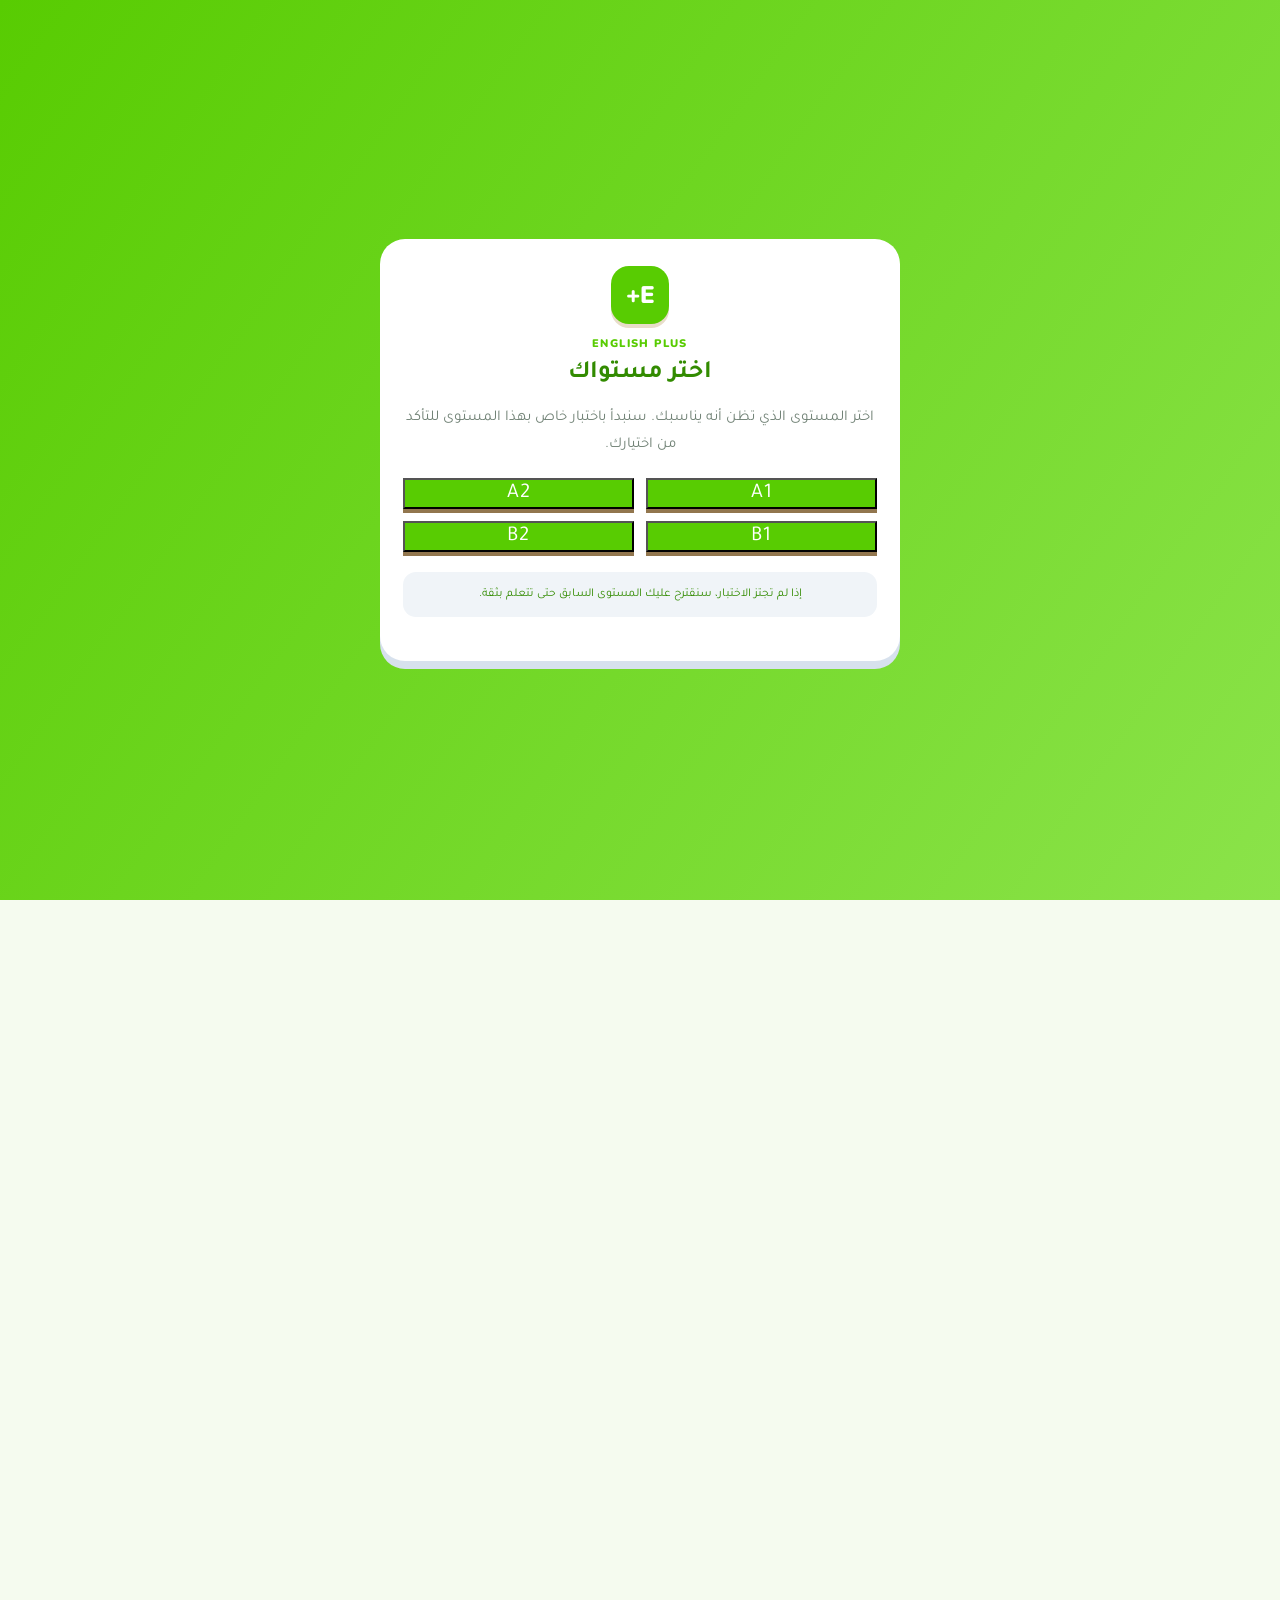
==== commit 352e5fbd: "Update course guidance and refresh app asset versions" ====
--- a/web/index.html
+++ b/web/index.html
@@ -7,7 +7,7 @@
   <link rel="preconnect" href="https://fonts.googleapis.com">
   <link rel="preconnect" href="https://fonts.gstatic.com" crossorigin>
   <link href="https://fonts.googleapis.com/css2?family=Tajawal:wght@500;700;800;900&display=swap" rel="stylesheet">
-  <link rel="stylesheet" href="styles.css?v=audio-fix-20261124d">
+  <link rel="stylesheet" href="styles.css?v=refresh-20261124e">
   <title>English Plus – الإنجليزية للعرب</title>
 </head>
 <body>
@@ -26,7 +26,7 @@
 <section class="achievements"><div class="achievement-head"><h2>إنجازاتك</h2><span>🏅</span></div><div id="badge-list" class="badge-list"></div></section>
 <div id="heart-help" class="heart-help" hidden><div><b>نفدت القلوب؟</b><small>أكمل تدريب المراجعة لاستعادة قلب.</small></div><button id="practice-refill" class="practice-button">تدرّب ❤️</button></div>
     <section class="progress-card"><div class="progress-head"><div><b>المستوى A1</b><small>المبتدئ • الأساسيات</small></div><strong id="progress-label">0 / 60</strong></div><div class="progress-track"><span id="progress-bar"></span></div></section>
-    <section class="section-heading"><div><h2>مسار التعلّم</h2><p>ابدأ من A1؛ اجتز كل درس لفتح الدرس التالي</p></div><span class="level-tag">A1</span></section>
+    <section class="section-heading"><div><h2>مسار التعلّم</h2><p>اختر أي درس من الوحدات الثماني وابدأ التعلّم</p></div><span class="level-tag">A1</span></section>
     <section id="lesson-list" class="lesson-list" aria-label="الدروس"></section>
     <footer>ENGLISH PLUS <span>•</span> تعلّم بثقة كل يوم</footer>
   </main>
@@ -36,5 +36,5 @@
   </dialog>
   <div id="toast" class="toast" role="status" aria-live="polite"></div>
   <dialog id="settings-dialog" class="settings-dialog"><div class="settings-head"><h2>إعدادات التعلّم</h2><button id="close-settings" class="icon-button" aria-label="إغلاق">✕</button></div><p class="settings-note">لن ينتقل التطبيق إلى السؤال التالي تلقائياً؛ اضغط «متابعة» بنفسك بعد ظهور نتيجة الإجابة أو انتهاء الوقت.</p></dialog>
-  <script src="app.js?v=audio-fix-20261124d"></script><script src="placement.js"></script><script src="design.js"></script><script>if("serviceWorker" in navigator)window.addEventListener("load",()=>navigator.serviceWorker.register("./service-worker.js").catch(()=>{}));</script>
+  <script src="app.js?v=refresh-20261124e"></script><script src="placement.js"></script><script src="design.js"></script><script>if("serviceWorker" in navigator)window.addEventListener("load",()=>navigator.serviceWorker.register("./service-worker.js").catch(()=>{}));</script>
 </body></html>
--- a/web/styles.css
+++ b/web/styles.css
@@ -511,3 +511,161 @@
 .setting-row input{accent-color:#58cc02!important}
 .path-step.biting::after{background:radial-gradient(circle at 35% 40%,#f5fbef 0 5px,transparent 5.5px),radial-gradient(circle at 72% 45%,#f5fbef 0 5px,transparent 5.5px),radial-gradient(circle at 53% 78%,#f5fbef 0 5px,transparent 5.5px)!important}
 button:focus-visible{outline-color:#58cc02!important}
+
+
+/* Modern tactile button system — English Plus */
+:root{
+  --btn-green:#58cc02;
+  --btn-green-dark:#328b00;
+  --btn-green-soft:#effbe7;
+  --btn-shadow:#328b00;
+}
+button{
+  -webkit-tap-highlight-color:transparent;
+  touch-action:manipulation;
+  transition:transform .16s ease,box-shadow .16s ease,background-color .16s ease,border-color .16s ease,filter .16s ease;
+}
+.primary-button,.lesson-action,.practice-button,.placement-btn{
+  min-height:50px;
+  border:0!important;
+  border-radius:17px!important;
+  background:linear-gradient(180deg,#70dc25 0%,#58cc02 100%)!important;
+  color:#fff!important;
+  font-weight:900!important;
+  letter-spacing:.1px;
+  box-shadow:0 5px 0 var(--btn-shadow),0 8px 18px #328b001c!important;
+  text-shadow:0 1px 0 #328b0022;
+}
+.primary-button:hover,.lesson-action:hover,.practice-button:hover,.placement-btn:hover{
+  filter:brightness(1.04) saturate(1.04);
+  transform:translateY(-1px);
+  box-shadow:0 6px 0 var(--btn-shadow),0 10px 20px #328b0022!important;
+}
+.primary-button:active,.lesson-action:active,.practice-button:active,.placement-btn:active{
+  transform:translateY(4px) scale(.99);
+  box-shadow:0 1px 0 var(--btn-shadow)!important;
+}
+.primary-button:disabled,.lesson-action:disabled,.placement-btn:disabled{
+  opacity:.48;
+  filter:grayscale(.2);
+  transform:none;
+  box-shadow:0 3px 0 #a9c99a!important;
+  cursor:not-allowed;
+}
+.answer,.placement-option{
+  min-height:54px;
+  border:2px solid #dcebd3!important;
+  border-bottom-width:4px!important;
+  border-radius:17px!important;
+  background:#fff!important;
+  color:#304b26!important;
+  padding:14px 16px;
+  font-weight:900;
+  box-shadow:0 3px 0 #dcebd3!important;
+}
+.answer:hover,.placement-option:hover{
+  border-color:#a8df83!important;
+  background:#f8fff3!important;
+}
+.answer:active,.placement-option:active{
+  transform:translateY(3px);
+  border-bottom-width:2px!important;
+  box-shadow:0 1px 0 #dcebd3!important;
+}
+.answer.selected{
+  background:#effbe7!important;
+  border-color:#58cc02!important;
+  color:#328b00!important;
+  box-shadow:0 3px 0 #b9e89c!important;
+}
+.answer.correct{
+  background:#e5f8d8!important;
+  border-color:#58cc02!important;
+  color:#328b00!important;
+  box-shadow:0 3px 0 #b9e89c!important;
+}
+.answer.wrong{
+  background:#fff1ef!important;
+  border-color:#e6a49b!important;
+  color:#a94d43!important;
+  box-shadow:0 3px 0 #f0d2ce!important;
+}
+.sound-toggle,.icon-button,.word-audio,.listen-button,.placement-retake{
+  min-width:44px;
+  min-height:44px;
+  border:1px solid #dcebd3!important;
+  border-radius:15px!important;
+  background:linear-gradient(180deg,#fff 0%,#f3faee 100%)!important;
+  color:#328b00!important;
+  box-shadow:0 3px 0 #e0ecd8!important;
+}
+.sound-toggle:hover,.icon-button:hover,.word-audio:hover,.listen-button:hover,.placement-retake:hover{
+  background:#effbe7!important;
+  border-color:#a8df83!important;
+}
+.sound-toggle:active,.icon-button:active,.word-audio:active,.listen-button:active,.placement-retake:active{
+  transform:translateY(2px);
+  box-shadow:0 1px 0 #e0ecd8!important;
+}
+.word-tile,.word-chip{
+  min-height:44px;
+  border-radius:14px!important;
+  border:2px solid #dcebd3!important;
+  border-bottom-width:4px!important;
+  background:#fff!important;
+  color:#304b26!important;
+  box-shadow:0 3px 0 #dcebd3!important;
+  font-weight:900!important;
+}
+.word-tile:hover{background:#f7fff1!important;border-color:#a8df83!important}
+.word-tile:active,.word-chip:active{
+  transform:translateY(2px);
+  box-shadow:0 1px 0 #dcebd3!important;
+}
+.word-chip{background:#effbe7!important;border-color:#58cc02!important;color:#328b00!important}
+button:focus-visible{
+  outline:3px solid #58cc02!important;
+  outline-offset:3px;
+}
+@media(prefers-reduced-motion:reduce){
+  button{transition:none!important}
+}
+
+/* English Plus refresh: crisp green learning interface and modern controls */
+:root{--navy:#287b25;--blue:#58cc02;--red:#ff9f43;--green:#58cc02;--ink:#263b2b;--muted:#718276;--paper:#f5fbf1;--line:#e0edd9;--pri:#58cc02;--pri2:#46a900}
+body{background:radial-gradient(ellipse at 8% 0%,#e8f8dc 0,transparent 36%),var(--paper);color:var(--ink)}
+.topbar{border-bottom:1px solid #e6f0e1;box-shadow:0 5px 22px #244d1b0b}
+.brand{color:#287b25}.brand-mark{background:linear-gradient(145deg,#70df25,#42a900);border-radius:15px;box-shadow:0 4px 0 #328d00}
+.sound-toggle,.icon-button{background:#eff8e9;color:#348c16;border:1px solid #dfefd5;border-radius:14px;transition:transform .16s,background .16s}
+.sound-toggle:active,.icon-button:active{transform:scale(.94);background:#e0f4d4}
+.welcome{background:linear-gradient(125deg,#58cc02,#279b16);box-shadow:0 7px 0 #d4ebc8,0 16px 30px #318e181c;border-radius:26px}
+.welcome h1 span{color:#e9ffd9}.mascot{background:#ffffff24;border-color:#ffffff48}
+.progress-card,.xp-progress,.achievements{border-color:#e3efdc;box-shadow:0 4px 16px #315b2310}
+.progress-track span,.mini-progress span{background:linear-gradient(90deg,#8be34d,#43b900)}
+.section-heading h2,.progress-head b,.achievement-head h2{color:#287b25}
+.level-tag{background:#e7f7dc;color:#318e18;border-radius:12px}
+.unit-map{border:1px solid #e2eedc;border-radius:22px;padding:13px;background:#fff;box-shadow:0 5px 0 #e6efdf,0 12px 28px #315b230a}
+.unit-map-heading{display:flex;align-items:center;gap:10px;padding:5px 4px 14px;color:#294c2c}
+.unit-map-heading span{background:#58cc02;color:#fff;border-radius:10px;padding:7px 10px;font:900 11px Nunito;box-shadow:0 3px 0 #42a900}
+.unit-map-heading b{font-size:15px;flex:1}.unit-map-heading small{color:#829183;font-size:11px}
+.path-node{border:3px solid #fff;background:linear-gradient(145deg,#a5ee78,#58cc02);box-shadow:0 6px 0 #3fa800,0 10px 20px #3c9c1824;color:#fff;transition:transform .16s,filter .16s}
+.path-step:not(.locked) .path-node:active{transform:translateY(4px) scale(.97);box-shadow:0 2px 0 #3fa800}
+.path-step.locked .path-node{opacity:.78;background:linear-gradient(145deg,#d8e8d1,#b9d3ad);box-shadow:0 5px 0 #a9c69d}
+.path-step.locked .path-label small{color:#4b9a36}
+.path-step.done .path-node{background:linear-gradient(145deg,#b8f2a0,#66ca39);color:#246b1d}
+.path-label b{color:#294b2d}.path-label small{color:#4d9d30}
+.lesson-dialog{border:1px solid #e1eedb;border-radius:28px 28px 0 0;box-shadow:0 -18px 60px #244d1b20}
+.question-title{color:#287b25;font-weight:900}
+.word-picture{background:linear-gradient(145deg,#f4faef,#eaf6e2);border:1px solid #e1eedb}
+.word-audio,.listen-button{background:#eaf8e2;color:#318b19;border:1px solid #d5edc9;border-radius:14px;box-shadow:0 3px 0 #d3e8c8}
+.answer{border:2px solid #e2eddd;box-shadow:0 4px 0 #e2eddd;border-radius:16px;transition:all .16s}
+.answer.selected,.answer:focus-visible{border-color:#58cc02;background:#f1fbe9;outline:none}
+.primary-button,.lesson-action,.practice-button,.placement-btn{background:linear-gradient(180deg,#69d51b,#49b400);color:#fff;border:0;border-radius:16px;box-shadow:0 5px 0 #388f00,0 8px 18px #3e9e171c;font-weight:900;transition:transform .14s,filter .14s}
+.primary-button:active,.lesson-action:active,.practice-button:active,.placement-btn:active{transform:translateY(3px);box-shadow:0 2px 0 #388f00}
+.primary-button:disabled{background:#b9cbb0;box-shadow:0 4px 0 #9fb296}
+.feedback.good{background:#eaf9e4;border:1px solid #ccebbd;border-radius:13px;padding:9px;color:#2d8b20}
+.feedback.bad{background:#fff5e9;border:1px solid #f2d9b7;border-radius:13px;padding:9px;color:#a56a21}
+.question-timer{border-radius:12px;background:#edf5e8}
+.question-time-track span{background:linear-gradient(90deg,#8bdb4b,#f5b444)}
+.toast{background:#244c25;border:1px solid #4f8740;box-shadow:0 8px 24px #1b401c30}
+@media(min-width:650px){.lesson-dialog{border-radius:28px}.shell{max-width:780px}}
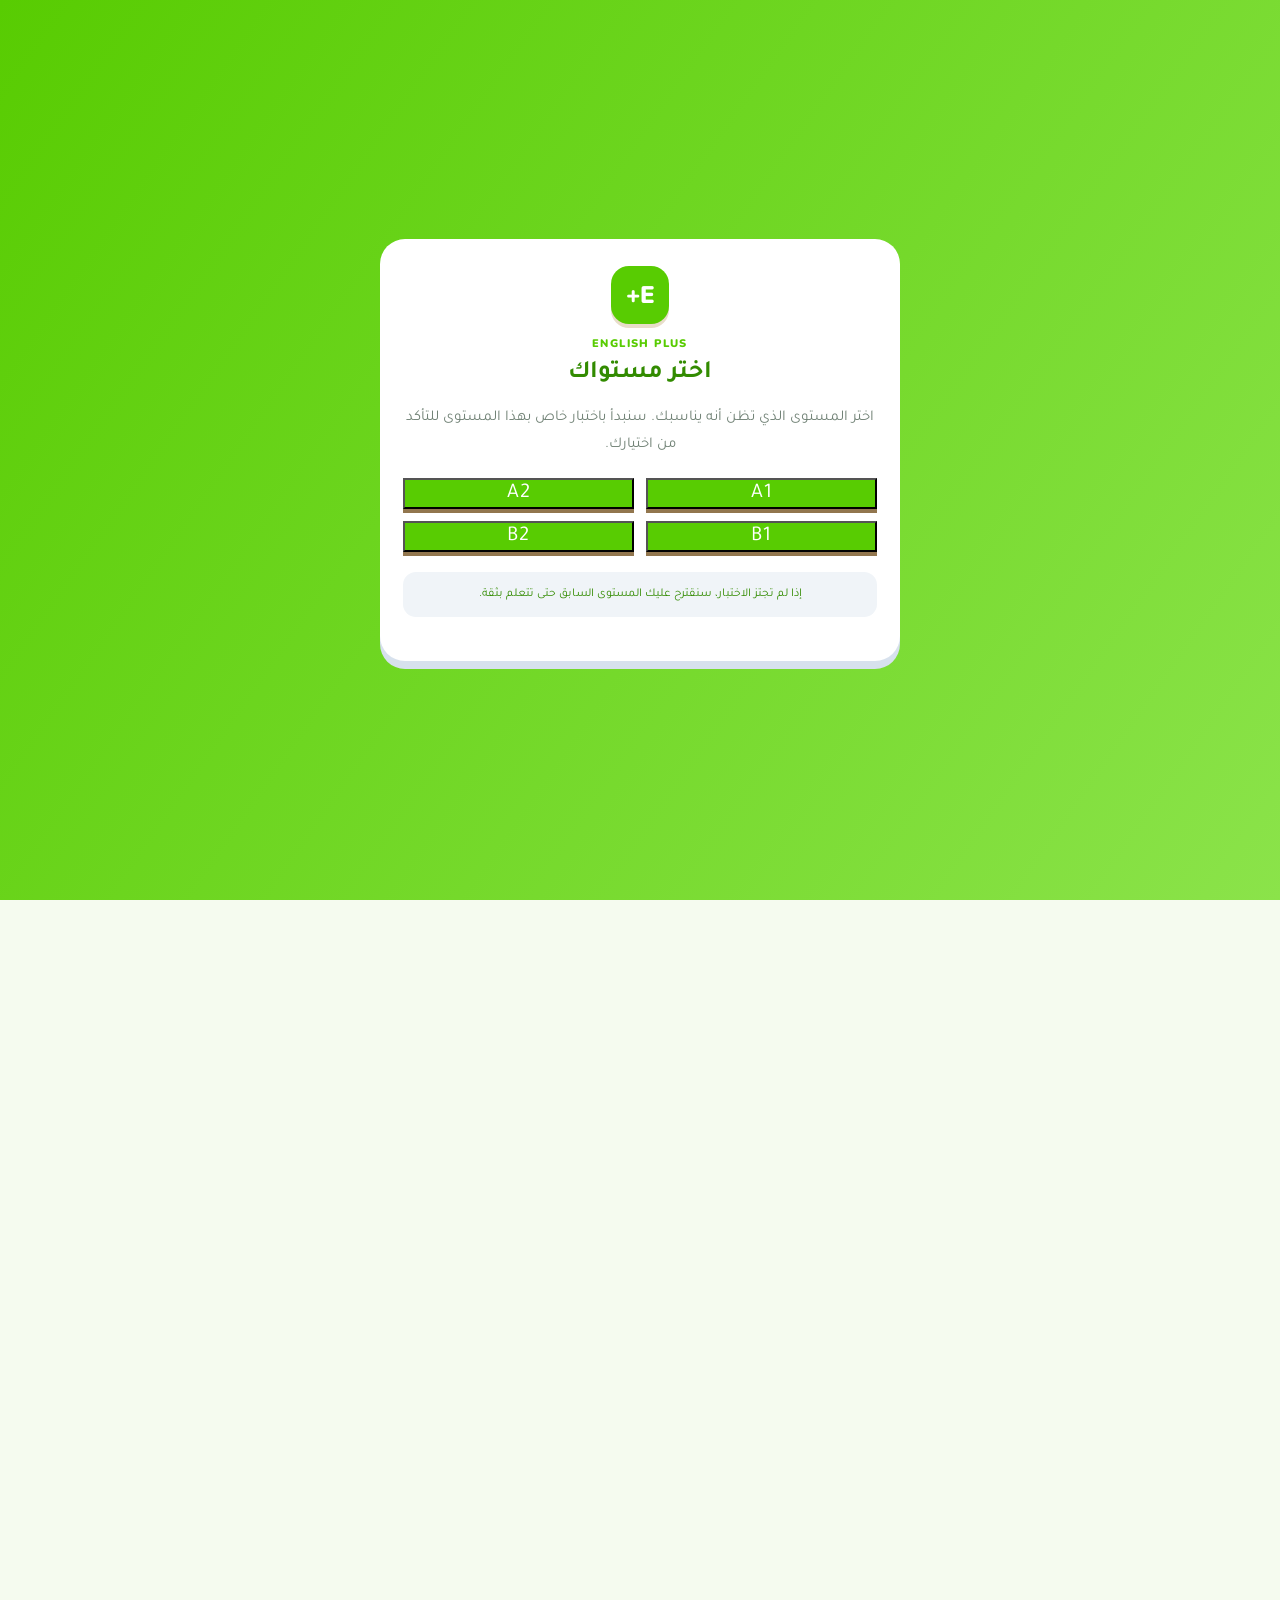
==== commit 54336aa6: "Refresh unit layout asset cache versions" ====
--- a/web/index.html
+++ b/web/index.html
@@ -7,7 +7,7 @@
   <link rel="preconnect" href="https://fonts.googleapis.com">
   <link rel="preconnect" href="https://fonts.gstatic.com" crossorigin>
   <link href="https://fonts.googleapis.com/css2?family=Tajawal:wght@500;700;800;900&display=swap" rel="stylesheet">
-  <link rel="stylesheet" href="styles.css?v=refresh-20261124e">
+  <link rel="stylesheet" href="styles.css?v=units-20261124f">
   <title>English Plus – الإنجليزية للعرب</title>
 </head>
 <body>
@@ -36,5 +36,5 @@
   </dialog>
   <div id="toast" class="toast" role="status" aria-live="polite"></div>
   <dialog id="settings-dialog" class="settings-dialog"><div class="settings-head"><h2>إعدادات التعلّم</h2><button id="close-settings" class="icon-button" aria-label="إغلاق">✕</button></div><p class="settings-note">لن ينتقل التطبيق إلى السؤال التالي تلقائياً؛ اضغط «متابعة» بنفسك بعد ظهور نتيجة الإجابة أو انتهاء الوقت.</p></dialog>
-  <script src="app.js?v=refresh-20261124e"></script><script src="placement.js"></script><script src="design.js"></script><script>if("serviceWorker" in navigator)window.addEventListener("load",()=>navigator.serviceWorker.register("./service-worker.js").catch(()=>{}));</script>
+  <script src="app.js?v=units-20261124f"></script><script src="placement.js"></script><script src="design.js"></script><script>if("serviceWorker" in navigator)window.addEventListener("load",()=>navigator.serviceWorker.register("./service-worker.js").catch(()=>{}));</script>
 </body></html>
--- a/web/styles.css
+++ b/web/styles.css
@@ -669,3 +669,31 @@
 .question-time-track span{background:linear-gradient(90deg,#8bdb4b,#f5b444)}
 .toast{background:#244c25;border:1px solid #4f8740;box-shadow:0 8px 24px #1b401c30}
 @media(min-width:650px){.lesson-dialog{border-radius:28px}.shell{max-width:780px}}
+
+/* Redesigned A1 unit catalogue */
+#lesson-list{display:block}
+.unit-grid{display:grid;grid-template-columns:repeat(2,minmax(0,1fr));gap:18px;align-items:start}
+.unit-card{min-width:0;background:#fff;border:1px solid #e1eddc;border-radius:22px;padding:16px;box-shadow:0 5px 0 #eaf2e5,0 12px 26px #315b230b;transition:transform .18s,box-shadow .18s}
+.unit-card:hover{transform:translateY(-2px);box-shadow:0 7px 0 #e5f0df,0 16px 30px #315b2312}
+.unit-card-head{display:flex;align-items:center;gap:11px;min-height:46px}
+.unit-number{display:grid;place-items:center;flex:0 0 43px;height:43px;border-radius:14px;background:linear-gradient(145deg,#e8f9dd,#d8f2c9);color:#398f1d;font-weight:900;font-size:16px}
+.unit-heading-copy{display:flex;flex:1;min-width:0;flex-direction:column;gap:3px}
+.unit-heading-copy small{font-size:10px;font-weight:900;letter-spacing:1px;color:#70a45b}
+.unit-heading-copy b{font-size:14px;color:#294b2d;line-height:1.35}
+.unit-count{font-size:11px;font-weight:900;color:#4a9d2c;background:#f0f8eb;border-radius:20px;padding:6px 8px;white-space:nowrap}
+.unit-progress{height:6px;background:#edf4e9;border-radius:20px;overflow:hidden;margin:13px 0}
+.unit-progress span{display:block;height:100%;background:linear-gradient(90deg,#8cde58,#58bd25);border-radius:20px;transition:width .3s}
+.unit-lessons{display:flex;flex-direction:column;gap:8px}
+.unit-lesson{display:flex;align-items:center;gap:10px;width:100%;min-width:0;text-align:right;direction:rtl;padding:10px;border:1px solid #edf2e9;border-radius:15px;background:#fbfdf9;color:#294b2d;cursor:pointer;transition:background .16s,border-color .16s,transform .16s}
+.unit-lesson:hover{background:#f2faed;border-color:#cce8bd;transform:translateX(-2px)}
+.unit-lesson:active{transform:scale(.985)}
+.unit-lesson-icon{display:grid;place-items:center;flex:0 0 37px;height:37px;border-radius:12px;background:#eef8e8;color:#4b9e2c}
+.unit-art{width:23px;height:23px;object-fit:contain}
+.unit-check{font-weight:900;font-size:18px;color:#fff;background:#58cc02;width:27px;height:27px;border-radius:50%;display:grid;place-items:center}
+.unit-lesson-copy{display:flex;flex:1;min-width:0;flex-direction:column;gap:3px}
+.unit-lesson-copy b{font-size:12px;font-weight:900;white-space:normal;line-height:1.4}
+.unit-lesson-copy small{font-size:10px;color:#839183}
+.unit-lesson-arrow{font-size:24px;color:#7ab85d;line-height:1}
+.unit-lesson.is-done{background:#f3faef;border-color:#d8edcc}
+.unit-lesson.is-done .unit-lesson-icon{background:#e4f5d9}
+@media(max-width:620px){.unit-grid{grid-template-columns:1fr;gap:13px}.unit-card{padding:14px;border-radius:19px}.unit-lesson{padding:9px}.unit-heading-copy b{font-size:14px}}
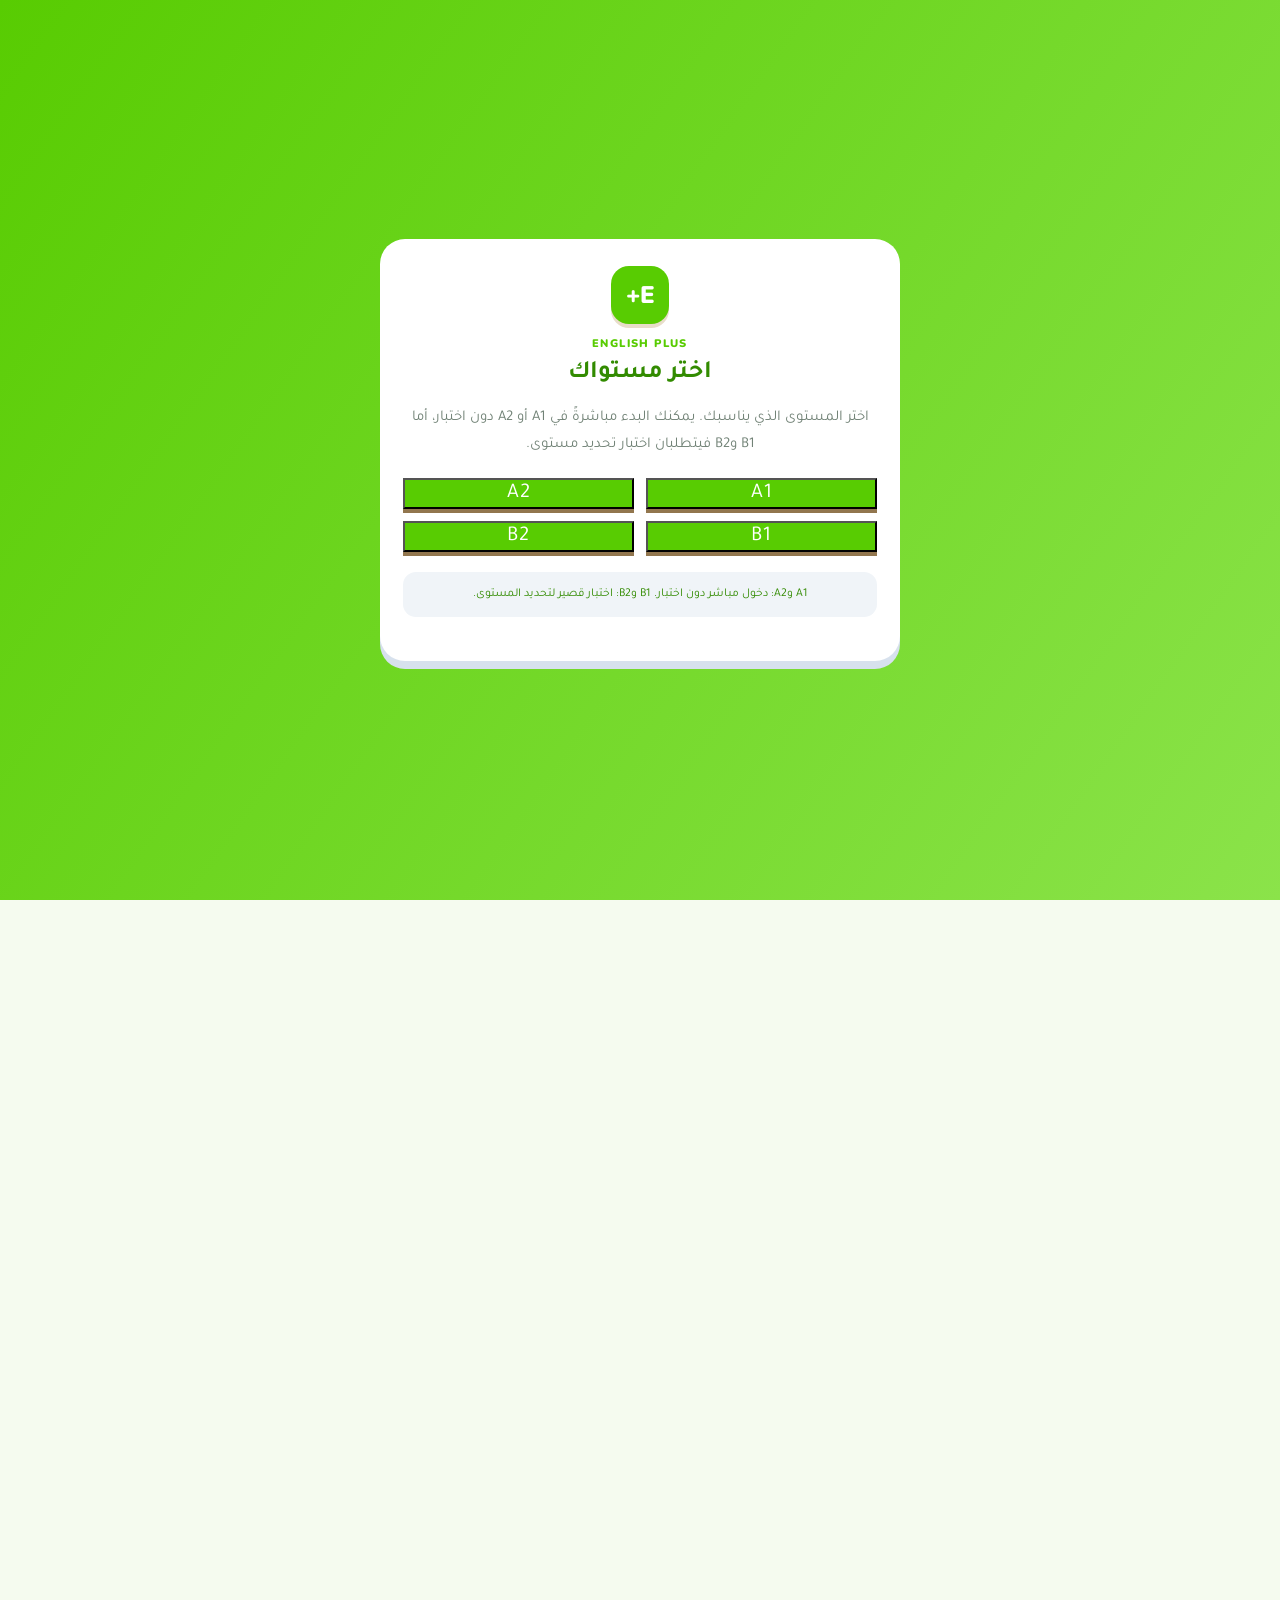
==== commit 8b9ceadc: "Refresh lesson app asset versions" ====
--- a/web/index.html
+++ b/web/index.html
@@ -7,7 +7,7 @@
   <link rel="preconnect" href="https://fonts.googleapis.com">
   <link rel="preconnect" href="https://fonts.gstatic.com" crossorigin>
   <link href="https://fonts.googleapis.com/css2?family=Tajawal:wght@500;700;800;900&display=swap" rel="stylesheet">
-  <link rel="stylesheet" href="styles.css?v=units-20261124f">
+  <link rel="stylesheet" href="styles.css?v=lesson-flow-20261124a">
   <title>English Plus – الإنجليزية للعرب</title>
 </head>
 <body>
@@ -36,5 +36,5 @@
   </dialog>
   <div id="toast" class="toast" role="status" aria-live="polite"></div>
   <dialog id="settings-dialog" class="settings-dialog"><div class="settings-head"><h2>إعدادات التعلّم</h2><button id="close-settings" class="icon-button" aria-label="إغلاق">✕</button></div><p class="settings-note">لن ينتقل التطبيق إلى السؤال التالي تلقائياً؛ اضغط «متابعة» بنفسك بعد ظهور نتيجة الإجابة أو انتهاء الوقت.</p></dialog>
-  <script src="app.js?v=units-20261124f"></script><script src="placement.js"></script><script src="design.js"></script><script>if("serviceWorker" in navigator)window.addEventListener("load",()=>navigator.serviceWorker.register("./service-worker.js").catch(()=>{}));</script>
+  <script src="app.js?v=lesson-flow-20261124a"></script><script src="placement.js"></script><script src="design.js"></script><script>if("serviceWorker" in navigator)window.addEventListener("load",()=>navigator.serviceWorker.register("./service-worker.js").catch(()=>{}));</script>
 </body></html>
--- a/web/styles.css
+++ b/web/styles.css
@@ -697,3 +697,14 @@
 .unit-lesson.is-done{background:#f3faef;border-color:#d8edcc}
 .unit-lesson.is-done .unit-lesson-icon{background:#e4f5d9}
 @media(max-width:620px){.unit-grid{grid-template-columns:1fr;gap:13px}.unit-card{padding:14px;border-radius:19px}.unit-lesson{padding:9px}.unit-heading-copy b{font-size:14px}}
+
+/* Lesson completion and clear answer feedback */
+.lesson-complete{max-width:520px;margin:34px auto 12px;text-align:center;padding:28px 18px;background:#fff;border:1px solid var(--line);border-radius:24px;box-shadow:0 5px 0 #e7edf4}
+.complete-medal{font-size:64px;line-height:1.2;margin-bottom:12px;animation:complete-pop .55s ease-out}
+.lesson-complete h2{color:var(--navy);font-size:25px;margin:8px 0}
+.lesson-complete p{color:var(--ink);font-weight:800;margin:10px 0}
+.lesson-complete .complete-subtitle{color:var(--muted);font-weight:600;font-size:14px}
+.complete-actions{display:grid;gap:10px;margin-top:24px}
+.secondary-button{width:100%;border:2px solid var(--line);border-radius:16px;background:#f5f7fa;color:var(--navy);font-weight:900;padding:14px 18px}
+.feedback.bad{line-height:1.8}
+@keyframes complete-pop{0%{transform:scale(.5) rotate(-12deg);opacity:0}75%{transform:scale(1.12) rotate(5deg)}100%{transform:scale(1);opacity:1}}
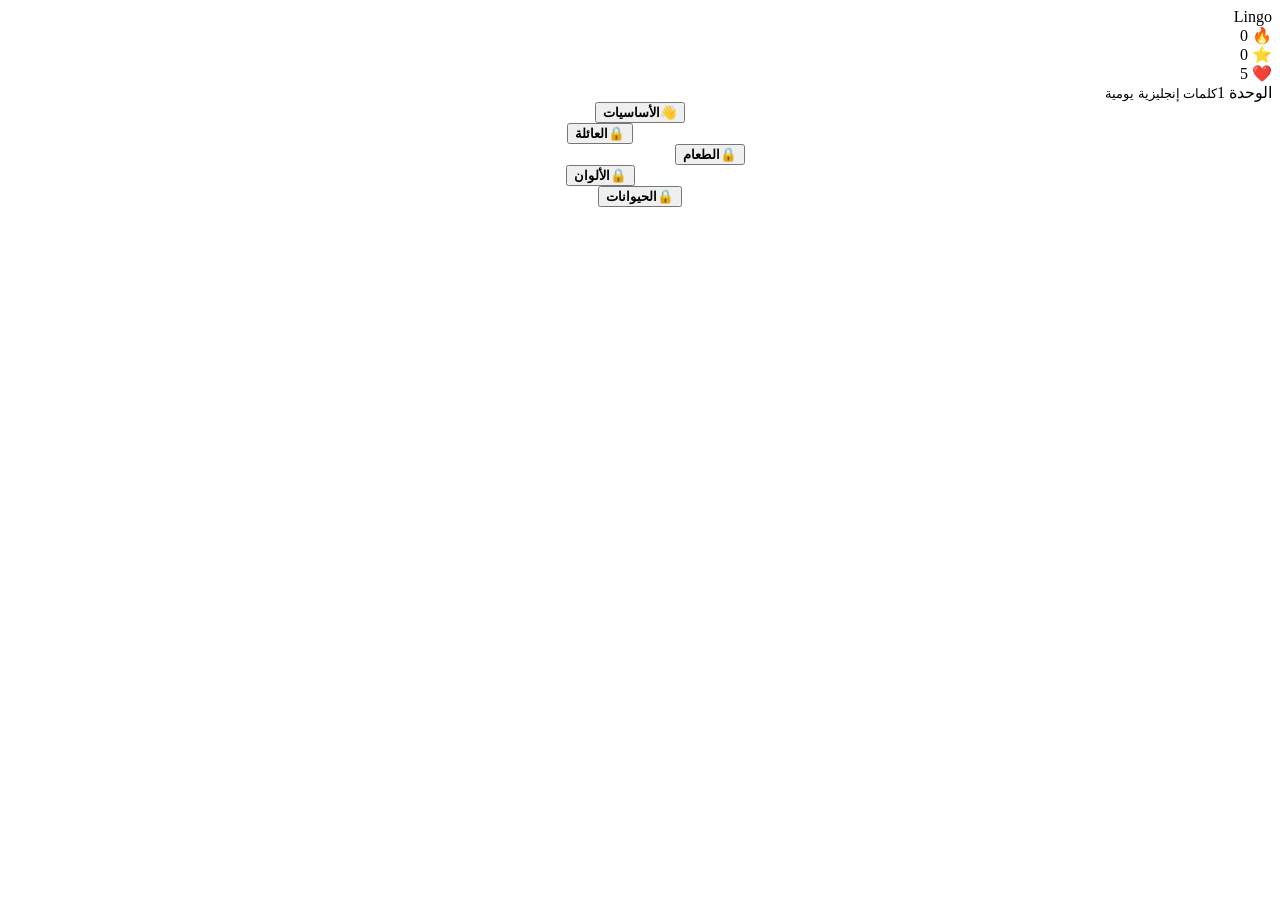
==== commit 8443ce7e: "Replace web app with user's original Lingo learning app" ====
--- a/web/index.html
+++ b/web/index.html
@@ -1,40 +1,99 @@
 <!doctype html>
 <html lang="ar" dir="rtl">
 <head>
-  <meta charset="utf-8"><meta name="viewport" content="width=device-width,initial-scale=1,viewport-fit=cover">
-  <meta name="theme-color" content="#58cc02"><meta name="description" content="English Plus — تعلم الإنجليزية خطوة بخطوة">
-  <link rel="manifest" href="manifest.webmanifest">
-  <link rel="preconnect" href="https://fonts.googleapis.com">
-  <link rel="preconnect" href="https://fonts.gstatic.com" crossorigin>
-  <link href="https://fonts.googleapis.com/css2?family=Tajawal:wght@500;700;800;900&display=swap" rel="stylesheet">
-  <link rel="stylesheet" href="styles.css?v=lesson-flow-20261124a">
-  <title>English Plus – الإنجليزية للعرب</title>
+<meta charset="utf-8">
+<meta name="viewport" content="width=device-width, initial-scale=1, viewport-fit=cover">
+<title>Lingo – تعلّم الإنجليزية</title>
+<style>
+:root{box-sizing:border-box;padding-top:env(safe-area-inset-top,0px);padding-bottom:env(safe-area-inset-bottom,0px);
+--bg:#f4f6ff;--card:#fff;--ink:#1f2340;--mute:#6b7194;--pri:#6c5ce7;--pri2:#00c2a8;--pri-d:#4b3fc2;--ok:#12b886;--ok-bg:#d8f6ea;--bad:#ef476f;--bad-bg:#ffe0e7;--line:#e1e5f6}
+@media (prefers-color-scheme:dark){:root:not([data-theme="light"]){--bg:#12142a;--card:#1c1f3d;--ink:#eef0ff;--mute:#9aa0c9;--line:#2c3060;--ok-bg:#0f3a2c;--bad-bg:#46202d}}
+:root[data-theme="dark]{--bg:#12142a;--card:#1c1f3d;--ink:#eef0ff;--mute:#9aa0c9;--line:#2c3060;--ok-bg:#0f3a2c;--bad-bg:#46202d}
+html{scroll-padding-top:env(safe-area-inset-top,0px)}
+*{box-sizing:border-box;-webkit-tap-highlight-color:transparent}
+body{margin:0;background:var(--bg);color:var(--ink);font-family:system-ui,-apple-system,"Segoe UI",Tahoma,Arial,sans-serif;min-height:100vh}
+#app{max-width:520px;margin:0 auto;min-height:100vh;display:flex;flex-direction:column}
+.top{display:flex;align-items:center;gap:10px;padding:14px 16px;position:sticky;top:0;background:var(--bg);z-index:5}
+.stat{background:var(--card);border:2px solid var(--line);border-radius:14px;padding:6px 12px;font-weight:800;font-size:15px}
+.logo{font-weight:900;font-size:22px;background:linear-gradient(90deg,var(--pri),var(--pri2));-webkit-background-clip:text;background-clip:text;color:transparent;margin-inline-end:auto}
+.path{padding:10px 16px 40px;display:flex;flex-direction:column;gap:22px}
+.unit{background:linear-gradient(135deg,var(--pri),var(--pri2));color:#fff;border-radius:18px;padding:14px 16px;font-weight:800}
+.unit small{display:block;opacity:.85;font-weight:600;margin-top:2px}
+.node{display:flex;flex-direction:column;align-items:center;gap:6px;width:110px;border:0;background:none;color:var(--ink);font:inherit;cursor:pointer}
+.node .c{width:78px;height:78px;border-radius:50%;display:grid;place-items:center;font-size:34px;background:linear-gradient(135deg,var(--pri),var(--pri2));box-shadow:0 7px 0 var(--pri-d);transition:transform .1s}
+.node:active .c{transform:translateY(5px);box-shadow:0 2px 0 var(--pri-d)}
+.node.done .c{background:var(--ok);box-shadow:0 7px 0 #0b8a62}
+.node.lock{opacity:.45;cursor:not-allowed}
+.node.lock .c{background:var(--line);box-shadow:0 7px 0 var(--mute)}
+.node b{font-size:14px}
+.lesson-top{display:flex;align-items:center;gap:12px;padding:14px 16px}
+.x{border:0;background:none;font-size:26px;color:var(--mute);cursor:pointer}
+.bar{flex:1;height:14px;background:var(--line);border-radius:99px;overflow:hidden}
+.bar i{display:block;height:100%;width:0;background:linear-gradient(90deg,var(--pri),var(--pri2));border-radius:99px;transition:width .4s}
+.q{flex:1;padding:12px 18px;display:flex;flex-direction:column;gap:18px}
+.q h2{margin:0;font-size:22px}
+.say{display:flex;align-items:center;gap:12px;justify-content:center;padding:18px;background:var(--card);border:2px solid var(--line);border-radius:20px}
+.spk{width:58px;height:58px;border-radius:50%;border:0;background:var(--pri);color:#fff;font-size:26px;cursor:pointer;box-shadow:0 5px 0 var(--pri-d)}
+.word{font-size:32px;font-weight:900;direction:ltr}
+.ar{font-size:30px;font-weight:900}
+.opts{display:grid;gap:12px}
+.opt{padding:16px;border-radius:16px;border:2px solid var(--line);border-bottom-width:5px;background:var(--card);color:var(--ink);font:inherit;font-size:19px;font-weight:700;cursor:pointer;text-align:center}
+.opt.en{direction:ltr}
+.opt.sel{border-color:var(--pri);background:color-mix(in srgb,var(--pri) 12%,var(--card))}
+.opt:disabled{cursor:default}
+.inp{width:100%;padding:16px;font:inherit;font-size:20px;border-radius:16px;border:2px solid var(--line);background:var(--card);color:var(--ink);direction:ltr;text-align:left}
+.inp:focus{outline:none;border-color:var(--pri)}
+.foot{position:sticky;bottom:0;padding:14px 16px calc(14px + env(safe-area-inset-bottom,0px));background:var(--bg);border-top:2px solid var(--line)}
+.foot.ok{background:var(--ok-bg);border-color:var(--ok)}
+.foot.bad{background:var(--bad-bg);border-color:var(--bad)}
+.msg{font-weight:900;font-size:18px;margin-bottom:10px;display:none}
+.foot.ok .msg{display:block;color:var(--ok)}
+.foot.bad .msg{display:block;color:var(--bad)}
+.msg span{display:block;font-weight:700;font-size:15px;color:var(--ink);direction:ltr;text-align:right;margin-top:3px}
+.btn{width:100%;padding:15px;border:0;border-radius:16px;font:inherit;font-size:18px;font-weight:900;color:#fff;background:var(--pri);box-shadow:0 5px 0 var(--pri-d);cursor:pointer}
+.btn:disabled{background:var(--line);color:var(--mute);box-shadow:none;cursor:not-allowed}
+.foot.ok .btn{background:var(--ok);box-shadow:0 5px 0 #0b8a62}
+.foot.bad .btn{background:var(--bad);box-shadow:0 5px 0 #b82a4c}
+.end{flex:1;display:flex;flex-direction:column;align-items:center;justify-content:center;gap:14px;padding:24px;text-align:center}
+.end .big{font-size:84px}
+.end .row{display:flex;gap:12px}
+.pill{padding:10px 18px;border-radius:14px;background:var(--card);border:2px solid var(--line);font-weight:900}
+.end .btn{max-width:320px}
+.alt{background:var(--card)!important;color:var(--pri)!important;border:2px solid var(--line);box-shadow:none!important}
+</style>
 </head>
 <body>
-  <header class="topbar">
-    <a class="brand" href="#" aria-label="English Plus"><span class="brand-mark">E+</span><span>ENGLISH <b>PLUS</b><small>خطوتك اليومية نحو الإنجليزية</small></span></a>
-    <div class="top-actions"><span class="streak">📘 <b id="points">0</b></span><button class="sound-toggle" id="mute" aria-label="تشغيل أو كتم الصوت">🔊</button><button class="sound-toggle settings-toggle" id="open-settings" aria-label="إعدادات الدرس">⚙️</button></div>
-  </header>
-  <main class="shell">
-    <section class="welcome"><div><p class="eyebrow">مرحباً بك في رحلتك</p><h1>تعلّم الإنجليزية<br><span>بخطوات صغيرة!</span></h1><p>دروس قصيرة، كلمات مفيدة، وتقدّم تراه بنفسك.</p></div><div class="mascot" aria-hidden="true"><span></span><span></span><span></span></div></section>
-    <section class="game-stats" aria-label="إحصاءات التعلّم">
-  <div class="stat-card streak-stat"><span class="stat-icon">🔥</span><div><strong id="streak-count">0</strong><small>أيام متتالية</small></div></div>
-  <div class="stat-card heart-stat"><span class="stat-icon">❤️</span><div><strong id="heart-count">5 / 5</strong><small>القلوب</small></div></div>
-  <div class="stat-card xp-stat"><span class="stat-icon">⚡</span><div><strong id="xp-count">0 XP</strong><small id="rank-label">المستوى 1</small></div></div>
-</section>
-<div class="xp-progress"><div class="xp-progress-head"><span>التقدم للمستوى التالي</span><b id="xp-progress-label">0 / 100 XP</b></div><div class="progress-track"><span id="xp-progress-bar"></span></div></div>
-<section class="achievements"><div class="achievement-head"><h2>إنجازاتك</h2><span>🏅</span></div><div id="badge-list" class="badge-list"></div></section>
-<div id="heart-help" class="heart-help" hidden><div><b>نفدت القلوب؟</b><small>أكمل تدريب المراجعة لاستعادة قلب.</small></div><button id="practice-refill" class="practice-button">تدرّب ❤️</button></div>
-    <section class="progress-card"><div class="progress-head"><div><b>المستوى A1</b><small>المبتدئ • الأساسيات</small></div><strong id="progress-label">0 / 60</strong></div><div class="progress-track"><span id="progress-bar"></span></div></section>
-    <section class="section-heading"><div><h2>مسار التعلّم</h2><p>اختر أي درس من الوحدات الثماني وابدأ التعلّم</p></div><span class="level-tag">A1</span></section>
-    <section id="lesson-list" class="lesson-list" aria-label="الدروس"></section>
-    <footer>ENGLISH PLUS <span>•</span> تعلّم بثقة كل يوم</footer>
-  </main>
-  <dialog id="lesson-dialog" class="lesson-dialog">
-    <div class="dialog-top"><button id="close-lesson" class="icon-button" aria-label="إغلاق">✕</button><div class="mini-progress"><span id="lesson-progress"></span></div><span id="question-count">1 / 4</span></div>
-    <div id="lesson-content"></div>
-  </dialog>
-  <div id="toast" class="toast" role="status" aria-live="polite"></div>
-  <dialog id="settings-dialog" class="settings-dialog"><div class="settings-head"><h2>إعدادات التعلّم</h2><button id="close-settings" class="icon-button" aria-label="إغلاق">✕</button></div><p class="settings-note">لن ينتقل التطبيق إلى السؤال التالي تلقائياً؛ اضغط «متابعة» بنفسك بعد ظهور نتيجة الإجابة أو انتهاء الوقت.</p></dialog>
-  <script src="app.js?v=lesson-flow-20261124a"></script><script src="placement.js"></script><script src="design.js"></script><script>if("serviceWorker" in navigator)window.addEventListener("load",()=>navigator.serviceWorker.register("./service-worker.js").catch(()=>{}));</script>
-</body></html>+<div id="app"></div>
+<script>
+var LESSONS=[
+{t:"الأساسيات",i:"👋",w:[["hello","مرحبا"],["goodbye","وداعا"],["please","من فضلك"],["thank you","شكرا"],["yes","نعم"],["no","لا"]]},
+{t:"العائلة",i:"👨‍👩‍👧",w:[["mother","أم"],["father","أب"],["brother","أخ"],["sister","أخت"],["son","ابن"],["daughter","ابنة"]]},
+{t:"الطعام",i:"🍎",w:[["water","ماء"],["bread","خبز"],["apple","تفاحة"],["milk","حليب"],["rice","أرز"],["egg","بيضة"]]},
+{t:"الألوان",i:"🎨",w:[["red","أحمر"],["blue","أزرق"],["green","أخضر"],["yellow","أصفر"],["black","أسود"],["white","أبيض"]]},
+{t:"الحيوانات",i:"🦁",w:[["cat","قطة"],["dog","كلب"],["bird","طائر"],["fish","سمكة"],["horse","حصان"],["lion","أسد"]]}
+];
+var S={xp:0,streak:0,hearts:5,done:0};
+try{var s=JSON.parse(localStorage.getItem("lingo")||"null");if(s)S=s}catch(e){}
+function save(){try{localStorage.setItem("lingo",JSON.stringify(S))}catch(e){}}
+var app=document.getElementById("app");
+var AC=null;
+function ctx(){if(!AC){try{AC=new (window.AudioContext||window.webkitAudioContext)()}catch(e){}}if(AC&&AC.state==="suspended")AC.resume();return AC}
+function tone(f,t0,d,type,vol){var a=ctx();if(!a)return;var o=a.createOscillator(),g=a.createGain();o.type=type||"sine";o.frequency.value=f;g.gain.setValueAtTime(0,a.currentTime+t0);g.gain.linearRampToValueAtTime(vol||.25,a.currentTime+t0+.02);g.gain.exponentialRampToValueAtTime(.001,a.currentTime+t0+d);o.connect(g);g.connect(a.destination);o.start(a.currentTime+t0);o.stop(a.currentTime+t0+d+.05)}
+function good(){[523,659,784,1047].forEach(function(f,i){tone(f,i*.09,.25,"triangle",.28)})}
+function bad(){tone(220,0,.18,"sawtooth",.18);tone(165,.15,.28,"sawtooth",.18)}
+function win(){[523,659,784,1047,784,1047,1319].forEach(function(f,i){tone(f,i*.12,.3,"triangle",.28)})}
+function speak(w){try{if(!("speechSynthesis"in window))return;var u=new SpeechSynthesisUtterance(w);u.lang="en-US";u.rate=.85;window.speechSynthesis.cancel();window.speechSynthesis.speak(u)}catch(e){}}
+function shuffle(a){a=a.slice();for(var i=a.length-1;i>0;i--){var j=Math.floor(Math.random()*(i+1));var t=a[i];a[i]=a[j];a[j]=t}return a}
+function home(){var h='<div class="top"><div class="logo">Lingo</div><div class="stat">🔥 '+S.streak+'</div><div class="stat">⭐ '+S.xp+'</div><div class="stat">❤️ '+S.hearts+'</div></div><div class="path"><div class="unit">الوحدة 1<small>كلمات إنجليزية يومية</small></div>';var off=[0,40,70,40,0];LESSONS.forEach(function(L,i){var cls=i<S.done?"done":(i===S.done?"":"lock");h+='<div style="display:flex;justify-content:center"><button class="node '+cls+'" style="transform:translateX('+(i%2?-1:1)*off[i%5]+'px)" onclick="'+(cls==="lock"?"":"start("+i+")")+'"><span class="c">'+(cls==="done"?"✅":(cls==="lock"?"🔒":L.i))+'</span><b>'+L.t+'</b></button></div>'});h+='</div>';app.innerHTML=h}
+var Q,k,L,ci,sel,checked,correctN,mistakes;
+function start(i){ctx();if(S.hearts<1)S.hearts=5;L=i;var ws=shuffle(LESSONS[i].w);Q=ws.map(function(w,n){return{type:["hear","see","type"][n%3],en:w[0],ar:w[1]}});k=0;correctN=0;mistakes=0;show()}
+function opts(q,field){var pool=LESSONS.reduce(function(a,l){return a.concat(l.w)},[]).filter(function(w){return w[0]!==q.en});var idx=field===0?0:1;var d=shuffle(pool).slice(0,3).map(function(w){return w[idx]});return shuffle(d.concat([idx===0?q.en:q.ar]))}
+function show(){if(k>=Q.length)return finish();var q=Q[k];sel=null;checked=false;var pct=Math.round(correctN/6*100);var h='<div class="lesson-top"><button class="x" onclick="home()">✕</button><div class="bar"><i style="width:'+pct+'%"></i></div><div class="stat">❤️ '+S.hearts+'</div></div><div class="q">';if(q.type==="hear"){h+='<h2>اضغط على السماعة واختر الكلمة الصحيحة</h2><div class="say"><button class="spk" onclick="speak(\''+q.en+'\')">🔊</button></div><div class="opts">';q.o=q.o||opts(q,0);q.o.forEach(function(o){h+='<button class="opt en" onclick="pick(this)">'+o+'</button>'});h+='</div>'}else if(q.type==="see"){h+='<h2>ما معنى هذه الكلمة؟</h2><div class="say"><button class="spk" onclick="speak(\''+q.en+'\')">🔊</button><span class="word">'+q.en+'</span></div><div class="opts">';q.o=q.o||opts(q,1);q.o.forEach(function(o){h+='<button class="opt" onclick="pick(this)">'+o+'</button>'});h+='</div>'}else{h+='<h2>اكتب الكلمة بالإنجليزية</h2><div class="say"><span class="ar">'+q.ar+'</span></div><input class="inp" id="inp" autocomplete="off" autocapitalize="off" spellcheck="false" placeholder="Type in English" oninput="document.getElementById(\'go\').disabled=!this.value.trim()">'}h+='</div><div class="foot" id="foot"><div class="msg" id="msg"></div><button class="btn" id="go" disabled onclick="act()">تحقق</button></div>';app.innerHTML=h;if(q.type==="hear")setTimeout(function(){speak(q.en)},300);var i=document.getElementById("inp");if(i){i.focus();i.onkeydown=function(e){if(e.key==="Enter")act()}}}
+function pick(b){if(checked)return;[].forEach.call(document.querySelectorAll(".opt"),function(o){o.classList.remove("sel")});b.classList.add("sel");sel=b.textContent;document.getElementById("go").disabled=false}
+function norm(s){return s.toLowerCase().replace(/[^a-z ]/g,"").trim()}
+function act(){var g=document.getElementById("go");if(g.disabled)return;if(checked){k++;return show()}var q=Q[k],ok,right;if(q.type==="type"){var v=document.getElementById("inp").value;right=q.en;ok=norm(v)===norm(q.en);document.getElementById("inp").disabled=true}else{right=q.type==="hear"?q.en:q.ar;ok=sel===right;[].forEach.call(document.querySelectorAll(".opt"),function(o){o.disabled=true;if(o.textContent===right){o.style.borderColor="var(--ok)"}else if(o.classList.contains("sel")){o.style.borderColor="var(--bad)"}})}checked=true;var f=document.getElementById("foot"),m=document.getElementById("msg");if(ok){good();correctN++;f.className="foot ok";m.innerHTML=["ممتاز! 🎉","أحسنت! ⭐","إجابة صحيحة! 💪","رائع! 🔥"][Math.floor(Math.random()*4)];S.xp+=2;speak(q.en)}else{bad();mistakes++;if(S.hearts>0)S.hearts--;f.className="foot bad";m.innerHTML='التصحيح:<span>'+(q.type==="hear"?q.en:(q.type==="see"?q.ar:q.en))+'</span>';speak(q.en);Q.push({type:q.type,en:q.en,ar:q.ar})}save();g.textContent="متابعة"}
+function finish(){win();var first=L===S.done;if(first){S.done=Math.min(S.done+1,LESSONS.length);S.streak++}S.xp+=10;save();var next=L+1<LESSONS.length;app.innerHTML='<div class="end"><div class="big">🏆</div><h1 style="margin:0">أنهيت الدرس!</h1><div class="row"><div class="pill">⭐ +'+(10+correctN*2)+' XP</div><div class="pill">❌ '+mistakes+' أخطاء</div></div>'+(next?'<button class="btn" onclick="start('+(L+1)+')">الدرس التالي ←</button>':'<p>أنهيت كل الدروس! 🎊</p>')+'<button class="btn alt" onclick="home()">الرئيسية</button></div>'}
+home();
+</script>
+</body>
+</html>
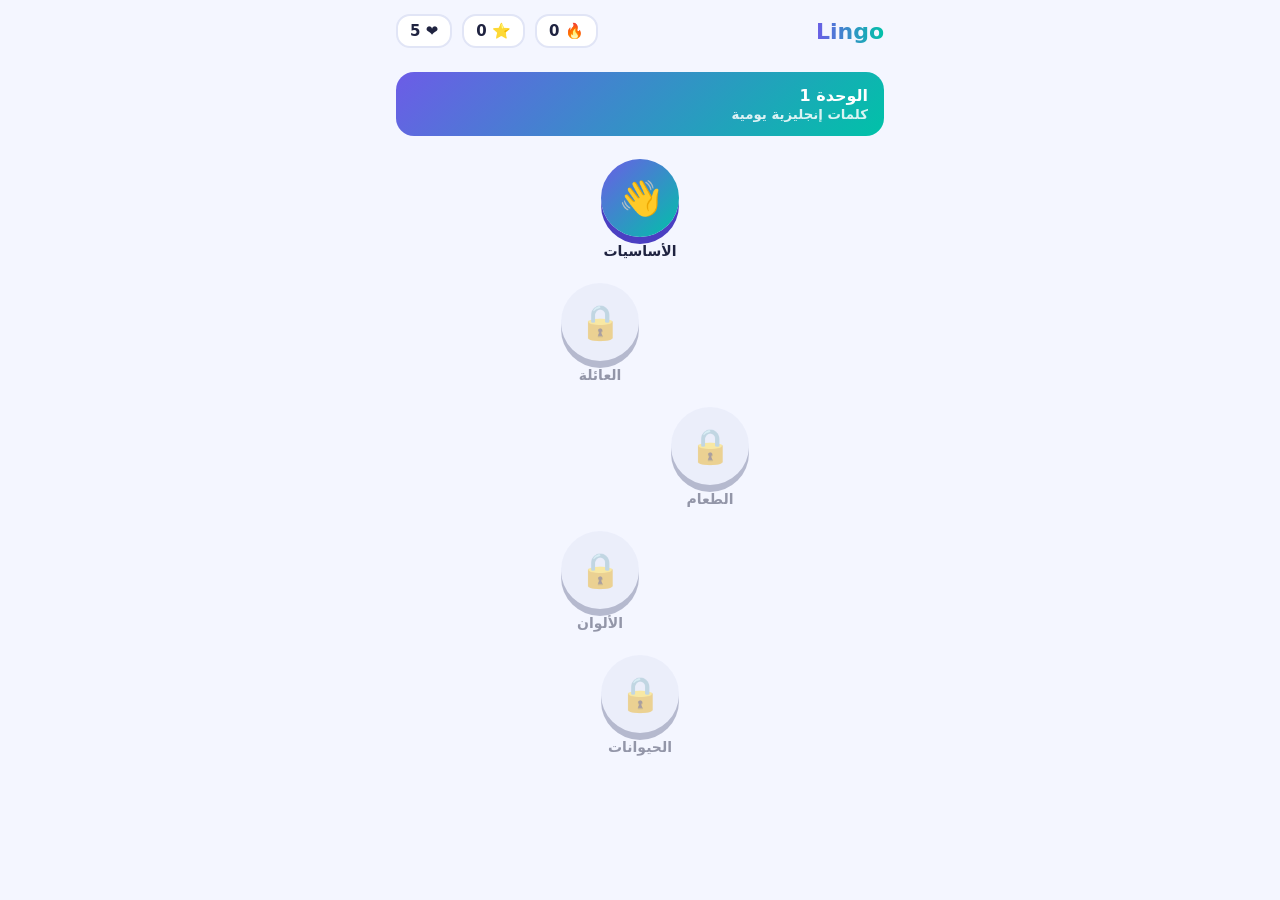
==== commit 4d5948b9: "Fix dark theme selector in original Lingo app" ====
--- a/web/index.html
+++ b/web/index.html
@@ -8,7 +8,7 @@
 :root{box-sizing:border-box;padding-top:env(safe-area-inset-top,0px);padding-bottom:env(safe-area-inset-bottom,0px);
 --bg:#f4f6ff;--card:#fff;--ink:#1f2340;--mute:#6b7194;--pri:#6c5ce7;--pri2:#00c2a8;--pri-d:#4b3fc2;--ok:#12b886;--ok-bg:#d8f6ea;--bad:#ef476f;--bad-bg:#ffe0e7;--line:#e1e5f6}
 @media (prefers-color-scheme:dark){:root:not([data-theme="light"]){--bg:#12142a;--card:#1c1f3d;--ink:#eef0ff;--mute:#9aa0c9;--line:#2c3060;--ok-bg:#0f3a2c;--bad-bg:#46202d}}
-:root[data-theme="dark]{--bg:#12142a;--card:#1c1f3d;--ink:#eef0ff;--mute:#9aa0c9;--line:#2c3060;--ok-bg:#0f3a2c;--bad-bg:#46202d}
+:root[data-theme="dark"]{--bg:#12142a;--card:#1c1f3d;--ink:#eef0ff;--mute:#9aa0c9;--line:#2c3060;--ok-bg:#0f3a2c;--bad-bg:#46202d}
 html{scroll-padding-top:env(safe-area-inset-top,0px)}
 *{box-sizing:border-box;-webkit-tap-highlight-color:transparent}
 body{margin:0;background:var(--bg);color:var(--ink);font-family:system-ui,-apple-system,"Segoe UI",Tahoma,Arial,sans-serif;min-height:100vh}
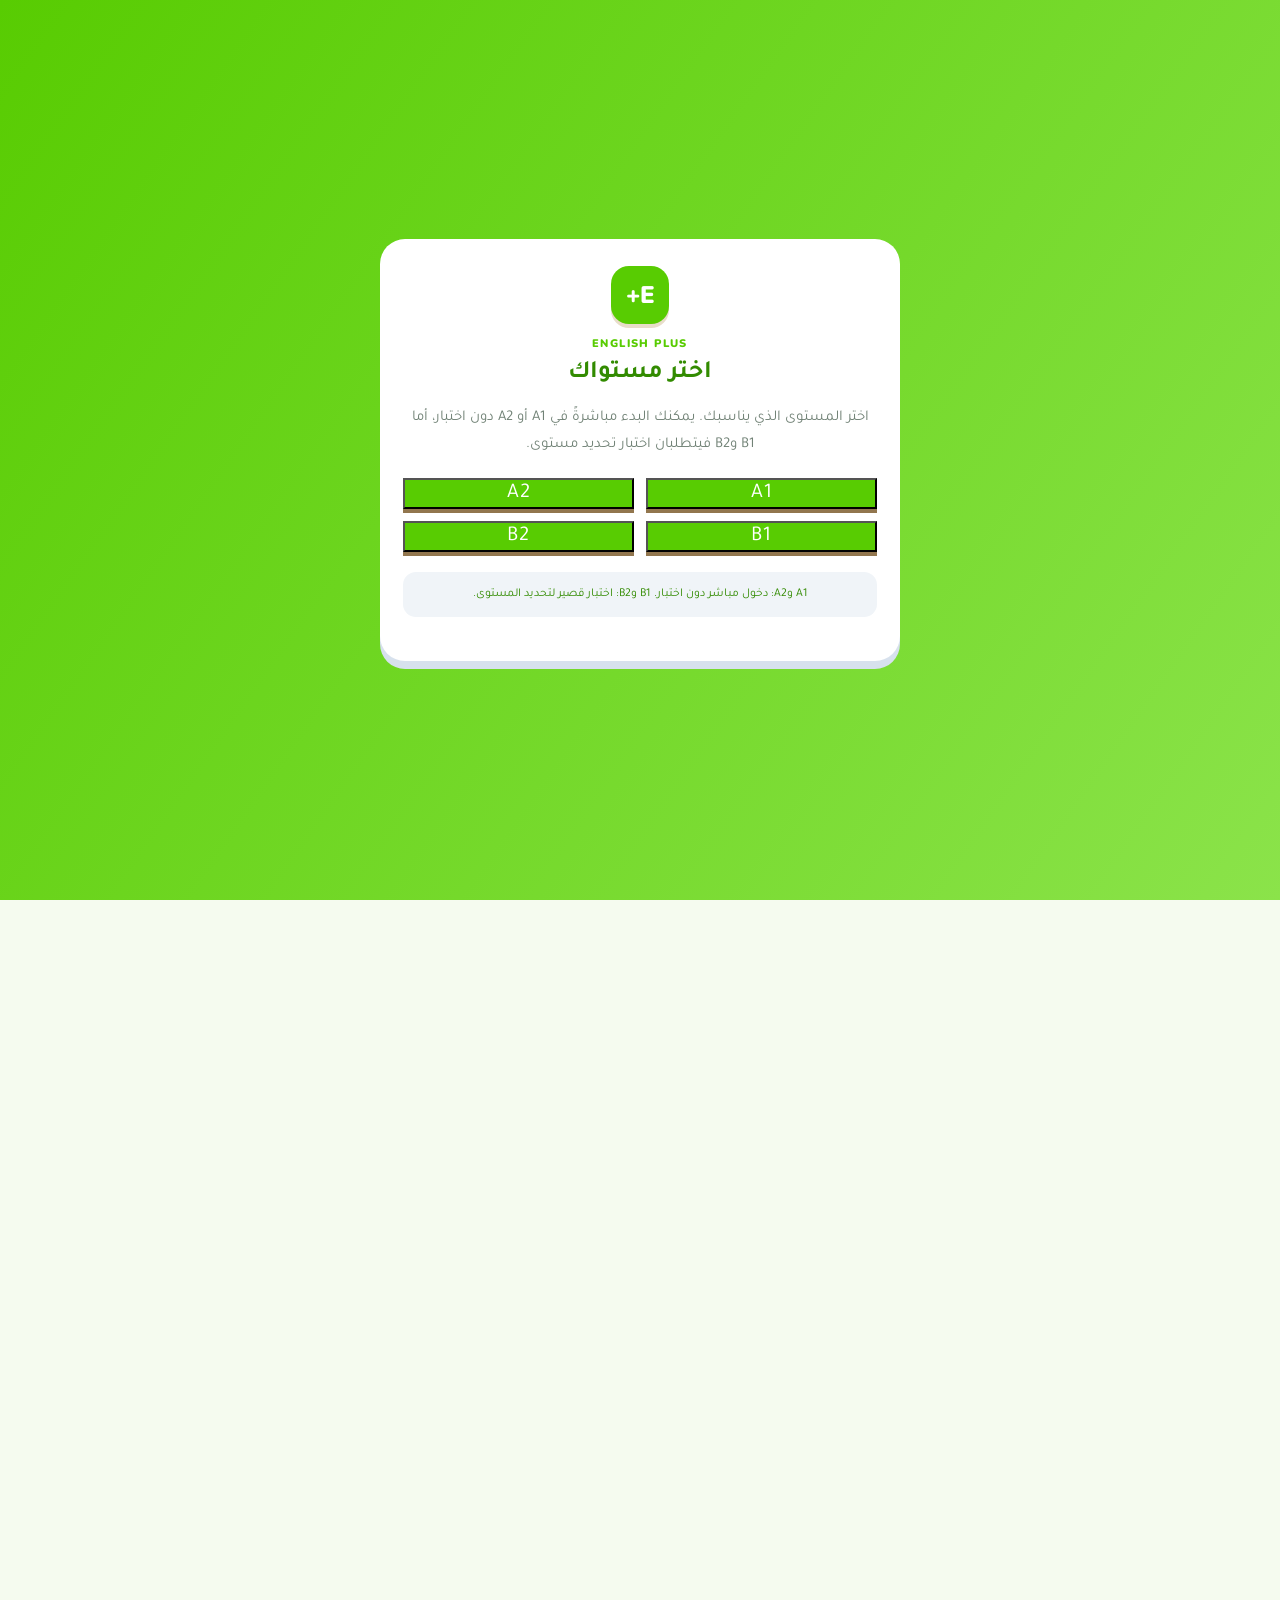
==== commit 1fa72415: "Integrate illustrated A1/A2 course into English Plus" ====
--- a/web/index.html
+++ b/web/index.html
@@ -1,99 +1,32 @@
 <!doctype html>
 <html lang="ar" dir="rtl">
 <head>
-<meta charset="utf-8">
-<meta name="viewport" content="width=device-width, initial-scale=1, viewport-fit=cover">
-<title>Lingo – تعلّم الإنجليزية</title>
-<style>
-:root{box-sizing:border-box;padding-top:env(safe-area-inset-top,0px);padding-bottom:env(safe-area-inset-bottom,0px);
---bg:#f4f6ff;--card:#fff;--ink:#1f2340;--mute:#6b7194;--pri:#6c5ce7;--pri2:#00c2a8;--pri-d:#4b3fc2;--ok:#12b886;--ok-bg:#d8f6ea;--bad:#ef476f;--bad-bg:#ffe0e7;--line:#e1e5f6}
-@media (prefers-color-scheme:dark){:root:not([data-theme="light"]){--bg:#12142a;--card:#1c1f3d;--ink:#eef0ff;--mute:#9aa0c9;--line:#2c3060;--ok-bg:#0f3a2c;--bad-bg:#46202d}}
-:root[data-theme="dark"]{--bg:#12142a;--card:#1c1f3d;--ink:#eef0ff;--mute:#9aa0c9;--line:#2c3060;--ok-bg:#0f3a2c;--bad-bg:#46202d}
-html{scroll-padding-top:env(safe-area-inset-top,0px)}
-*{box-sizing:border-box;-webkit-tap-highlight-color:transparent}
-body{margin:0;background:var(--bg);color:var(--ink);font-family:system-ui,-apple-system,"Segoe UI",Tahoma,Arial,sans-serif;min-height:100vh}
-#app{max-width:520px;margin:0 auto;min-height:100vh;display:flex;flex-direction:column}
-.top{display:flex;align-items:center;gap:10px;padding:14px 16px;position:sticky;top:0;background:var(--bg);z-index:5}
-.stat{background:var(--card);border:2px solid var(--line);border-radius:14px;padding:6px 12px;font-weight:800;font-size:15px}
-.logo{font-weight:900;font-size:22px;background:linear-gradient(90deg,var(--pri),var(--pri2));-webkit-background-clip:text;background-clip:text;color:transparent;margin-inline-end:auto}
-.path{padding:10px 16px 40px;display:flex;flex-direction:column;gap:22px}
-.unit{background:linear-gradient(135deg,var(--pri),var(--pri2));color:#fff;border-radius:18px;padding:14px 16px;font-weight:800}
-.unit small{display:block;opacity:.85;font-weight:600;margin-top:2px}
-.node{display:flex;flex-direction:column;align-items:center;gap:6px;width:110px;border:0;background:none;color:var(--ink);font:inherit;cursor:pointer}
-.node .c{width:78px;height:78px;border-radius:50%;display:grid;place-items:center;font-size:34px;background:linear-gradient(135deg,var(--pri),var(--pri2));box-shadow:0 7px 0 var(--pri-d);transition:transform .1s}
-.node:active .c{transform:translateY(5px);box-shadow:0 2px 0 var(--pri-d)}
-.node.done .c{background:var(--ok);box-shadow:0 7px 0 #0b8a62}
-.node.lock{opacity:.45;cursor:not-allowed}
-.node.lock .c{background:var(--line);box-shadow:0 7px 0 var(--mute)}
-.node b{font-size:14px}
-.lesson-top{display:flex;align-items:center;gap:12px;padding:14px 16px}
-.x{border:0;background:none;font-size:26px;color:var(--mute);cursor:pointer}
-.bar{flex:1;height:14px;background:var(--line);border-radius:99px;overflow:hidden}
-.bar i{display:block;height:100%;width:0;background:linear-gradient(90deg,var(--pri),var(--pri2));border-radius:99px;transition:width .4s}
-.q{flex:1;padding:12px 18px;display:flex;flex-direction:column;gap:18px}
-.q h2{margin:0;font-size:22px}
-.say{display:flex;align-items:center;gap:12px;justify-content:center;padding:18px;background:var(--card);border:2px solid var(--line);border-radius:20px}
-.spk{width:58px;height:58px;border-radius:50%;border:0;background:var(--pri);color:#fff;font-size:26px;cursor:pointer;box-shadow:0 5px 0 var(--pri-d)}
-.word{font-size:32px;font-weight:900;direction:ltr}
-.ar{font-size:30px;font-weight:900}
-.opts{display:grid;gap:12px}
-.opt{padding:16px;border-radius:16px;border:2px solid var(--line);border-bottom-width:5px;background:var(--card);color:var(--ink);font:inherit;font-size:19px;font-weight:700;cursor:pointer;text-align:center}
-.opt.en{direction:ltr}
-.opt.sel{border-color:var(--pri);background:color-mix(in srgb,var(--pri) 12%,var(--card))}
-.opt:disabled{cursor:default}
-.inp{width:100%;padding:16px;font:inherit;font-size:20px;border-radius:16px;border:2px solid var(--line);background:var(--card);color:var(--ink);direction:ltr;text-align:left}
-.inp:focus{outline:none;border-color:var(--pri)}
-.foot{position:sticky;bottom:0;padding:14px 16px calc(14px + env(safe-area-inset-bottom,0px));background:var(--bg);border-top:2px solid var(--line)}
-.foot.ok{background:var(--ok-bg);border-color:var(--ok)}
-.foot.bad{background:var(--bad-bg);border-color:var(--bad)}
-.msg{font-weight:900;font-size:18px;margin-bottom:10px;display:none}
-.foot.ok .msg{display:block;color:var(--ok)}
-.foot.bad .msg{display:block;color:var(--bad)}
-.msg span{display:block;font-weight:700;font-size:15px;color:var(--ink);direction:ltr;text-align:right;margin-top:3px}
-.btn{width:100%;padding:15px;border:0;border-radius:16px;font:inherit;font-size:18px;font-weight:900;color:#fff;background:var(--pri);box-shadow:0 5px 0 var(--pri-d);cursor:pointer}
-.btn:disabled{background:var(--line);color:var(--mute);box-shadow:none;cursor:not-allowed}
-.foot.ok .btn{background:var(--ok);box-shadow:0 5px 0 #0b8a62}
-.foot.bad .btn{background:var(--bad);box-shadow:0 5px 0 #b82a4c}
-.end{flex:1;display:flex;flex-direction:column;align-items:center;justify-content:center;gap:14px;padding:24px;text-align:center}
-.end .big{font-size:84px}
-.end .row{display:flex;gap:12px}
-.pill{padding:10px 18px;border-radius:14px;background:var(--card);border:2px solid var(--line);font-weight:900}
-.end .btn{max-width:320px}
-.alt{background:var(--card)!important;color:var(--pri)!important;border:2px solid var(--line);box-shadow:none!important}
-</style>
+<meta charset="utf-8"><meta name="viewport" content="width=device-width,initial-scale=1,viewport-fit=cover">
+<meta name="theme-color" content="#f7f9fc"><title>English Plus – تعلّم الإنجليزية</title>
+<link rel="manifest" href="./manifest.webmanifest"><link rel="stylesheet" href="./styles.css">
 </head>
 <body>
-<div id="app"></div>
-<script>
-var LESSONS=[
-{t:"الأساسيات",i:"👋",w:[["hello","مرحبا"],["goodbye","وداعا"],["please","من فضلك"],["thank you","شكرا"],["yes","نعم"],["no","لا"]]},
-{t:"العائلة",i:"👨‍👩‍👧",w:[["mother","أم"],["father","أب"],["brother","أخ"],["sister","أخت"],["son","ابن"],["daughter","ابنة"]]},
-{t:"الطعام",i:"🍎",w:[["water","ماء"],["bread","خبز"],["apple","تفاحة"],["milk","حليب"],["rice","أرز"],["egg","بيضة"]]},
-{t:"الألوان",i:"🎨",w:[["red","أحمر"],["blue","أزرق"],["green","أخضر"],["yellow","أصفر"],["black","أسود"],["white","أبيض"]]},
-{t:"الحيوانات",i:"🦁",w:[["cat","قطة"],["dog","كلب"],["bird","طائر"],["fish","سمكة"],["horse","حصان"],["lion","أسد"]]}
-];
-var S={xp:0,streak:0,hearts:5,done:0};
-try{var s=JSON.parse(localStorage.getItem("lingo")||"null");if(s)S=s}catch(e){}
-function save(){try{localStorage.setItem("lingo",JSON.stringify(S))}catch(e){}}
-var app=document.getElementById("app");
-var AC=null;
-function ctx(){if(!AC){try{AC=new (window.AudioContext||window.webkitAudioContext)()}catch(e){}}if(AC&&AC.state==="suspended")AC.resume();return AC}
-function tone(f,t0,d,type,vol){var a=ctx();if(!a)return;var o=a.createOscillator(),g=a.createGain();o.type=type||"sine";o.frequency.value=f;g.gain.setValueAtTime(0,a.currentTime+t0);g.gain.linearRampToValueAtTime(vol||.25,a.currentTime+t0+.02);g.gain.exponentialRampToValueAtTime(.001,a.currentTime+t0+d);o.connect(g);g.connect(a.destination);o.start(a.currentTime+t0);o.stop(a.currentTime+t0+d+.05)}
-function good(){[523,659,784,1047].forEach(function(f,i){tone(f,i*.09,.25,"triangle",.28)})}
-function bad(){tone(220,0,.18,"sawtooth",.18);tone(165,.15,.28,"sawtooth",.18)}
-function win(){[523,659,784,1047,784,1047,1319].forEach(function(f,i){tone(f,i*.12,.3,"triangle",.28)})}
-function speak(w){try{if(!("speechSynthesis"in window))return;var u=new SpeechSynthesisUtterance(w);u.lang="en-US";u.rate=.85;window.speechSynthesis.cancel();window.speechSynthesis.speak(u)}catch(e){}}
-function shuffle(a){a=a.slice();for(var i=a.length-1;i>0;i--){var j=Math.floor(Math.random()*(i+1));var t=a[i];a[i]=a[j];a[j]=t}return a}
-function home(){var h='<div class="top"><div class="logo">Lingo</div><div class="stat">🔥 '+S.streak+'</div><div class="stat">⭐ '+S.xp+'</div><div class="stat">❤️ '+S.hearts+'</div></div><div class="path"><div class="unit">الوحدة 1<small>كلمات إنجليزية يومية</small></div>';var off=[0,40,70,40,0];LESSONS.forEach(function(L,i){var cls=i<S.done?"done":(i===S.done?"":"lock");h+='<div style="display:flex;justify-content:center"><button class="node '+cls+'" style="transform:translateX('+(i%2?-1:1)*off[i%5]+'px)" onclick="'+(cls==="lock"?"":"start("+i+")")+'"><span class="c">'+(cls==="done"?"✅":(cls==="lock"?"🔒":L.i))+'</span><b>'+L.t+'</b></button></div>'});h+='</div>';app.innerHTML=h}
-var Q,k,L,ci,sel,checked,correctN,mistakes;
-function start(i){ctx();if(S.hearts<1)S.hearts=5;L=i;var ws=shuffle(LESSONS[i].w);Q=ws.map(function(w,n){return{type:["hear","see","type"][n%3],en:w[0],ar:w[1]}});k=0;correctN=0;mistakes=0;show()}
-function opts(q,field){var pool=LESSONS.reduce(function(a,l){return a.concat(l.w)},[]).filter(function(w){return w[0]!==q.en});var idx=field===0?0:1;var d=shuffle(pool).slice(0,3).map(function(w){return w[idx]});return shuffle(d.concat([idx===0?q.en:q.ar]))}
-function show(){if(k>=Q.length)return finish();var q=Q[k];sel=null;checked=false;var pct=Math.round(correctN/6*100);var h='<div class="lesson-top"><button class="x" onclick="home()">✕</button><div class="bar"><i style="width:'+pct+'%"></i></div><div class="stat">❤️ '+S.hearts+'</div></div><div class="q">';if(q.type==="hear"){h+='<h2>اضغط على السماعة واختر الكلمة الصحيحة</h2><div class="say"><button class="spk" onclick="speak(\''+q.en+'\')">🔊</button></div><div class="opts">';q.o=q.o||opts(q,0);q.o.forEach(function(o){h+='<button class="opt en" onclick="pick(this)">'+o+'</button>'});h+='</div>'}else if(q.type==="see"){h+='<h2>ما معنى هذه الكلمة؟</h2><div class="say"><button class="spk" onclick="speak(\''+q.en+'\')">🔊</button><span class="word">'+q.en+'</span></div><div class="opts">';q.o=q.o||opts(q,1);q.o.forEach(function(o){h+='<button class="opt" onclick="pick(this)">'+o+'</button>'});h+='</div>'}else{h+='<h2>اكتب الكلمة بالإنجليزية</h2><div class="say"><span class="ar">'+q.ar+'</span></div><input class="inp" id="inp" autocomplete="off" autocapitalize="off" spellcheck="false" placeholder="Type in English" oninput="document.getElementById(\'go\').disabled=!this.value.trim()">'}h+='</div><div class="foot" id="foot"><div class="msg" id="msg"></div><button class="btn" id="go" disabled onclick="act()">تحقق</button></div>';app.innerHTML=h;if(q.type==="hear")setTimeout(function(){speak(q.en)},300);var i=document.getElementById("inp");if(i){i.focus();i.onkeydown=function(e){if(e.key==="Enter")act()}}}
-function pick(b){if(checked)return;[].forEach.call(document.querySelectorAll(".opt"),function(o){o.classList.remove("sel")});b.classList.add("sel");sel=b.textContent;document.getElementById("go").disabled=false}
-function norm(s){return s.toLowerCase().replace(/[^a-z ]/g,"").trim()}
-function act(){var g=document.getElementById("go");if(g.disabled)return;if(checked){k++;return show()}var q=Q[k],ok,right;if(q.type==="type"){var v=document.getElementById("inp").value;right=q.en;ok=norm(v)===norm(q.en);document.getElementById("inp").disabled=true}else{right=q.type==="hear"?q.en:q.ar;ok=sel===right;[].forEach.call(document.querySelectorAll(".opt"),function(o){o.disabled=true;if(o.textContent===right){o.style.borderColor="var(--ok)"}else if(o.classList.contains("sel")){o.style.borderColor="var(--bad)"}})}checked=true;var f=document.getElementById("foot"),m=document.getElementById("msg");if(ok){good();correctN++;f.className="foot ok";m.innerHTML=["ممتاز! 🎉","أحسنت! ⭐","إجابة صحيحة! 💪","رائع! 🔥"][Math.floor(Math.random()*4)];S.xp+=2;speak(q.en)}else{bad();mistakes++;if(S.hearts>0)S.hearts--;f.className="foot bad";m.innerHTML='التصحيح:<span>'+(q.type==="hear"?q.en:(q.type==="see"?q.ar:q.en))+'</span>';speak(q.en);Q.push({type:q.type,en:q.en,ar:q.ar})}save();g.textContent="متابعة"}
-function finish(){win();var first=L===S.done;if(first){S.done=Math.min(S.done+1,LESSONS.length);S.streak++}S.xp+=10;save();var next=L+1<LESSONS.length;app.innerHTML='<div class="end"><div class="big">🏆</div><h1 style="margin:0">أنهيت الدرس!</h1><div class="row"><div class="pill">⭐ +'+(10+correctN*2)+' XP</div><div class="pill">❌ '+mistakes+' أخطاء</div></div>'+(next?'<button class="btn" onclick="start('+(L+1)+')">الدرس التالي ←</button>':'<p>أنهيت كل الدروس! 🎊</p>')+'<button class="btn alt" onclick="home()">الرئيسية</button></div>'}
-home();
-</script>
-</body>
-</html>+<header class="topbar">
+<a class="brand" href="./" aria-label="English Plus"><span class="brand-mark">E+</span><span>English Plus<small>تعلّم الإنجليزية خطوة بخطوة</small></span></a>
+<div class="top-actions"><span class="streak">🔥 <b id="streak-count">0</b></span><button id="mute" class="sound-toggle" type="button" aria-label="كتم الصوت">🔊</button></div>
+</header>
+<main class="shell">
+<section class="welcome"><div><span class="eyebrow">WELCOME TO ENGLISH PLUS</span><h1>أهلاً بك في <span>English Plus</span></h1><p>تعلّم كلمات وجملاً جديدة كل يوم.</p></div><div class="mascot" aria-hidden="true">📘</div></section>
+<section class="game-stats">
+<div class="stat-card streak-stat"><span class="stat-icon">🔥</span><div><strong id="streak-count-card">0</strong><small>أيام متتالية</small></div></div>
+<div class="stat-card heart-stat"><span class="stat-icon">❤️</span><div><strong id="heart-count">5 / 5</strong><small>القلوب</small></div></div>
+<div class="stat-card xp-stat"><span class="stat-icon">⭐</span><div><strong id="points">0</strong><small>نقاط XP</small></div></div>
+</section>
+<section class="xp-progress"><div class="xp-progress-head"><b id="rank-label">المستوى 1</b><span id="xp-progress-label">0 / 100 XP</span></div><div class="progress-track"><span id="xp-progress-bar"></span></div></section>
+<section class="progress-card"><div class="progress-head"><div><b>تقدمك في الدروس</b><small id="progress-label">0 / 60</small></div><strong id="xp-count">0 XP</strong></div><div class="progress-track"><span id="progress-bar"></span></div></section>
+<section class="achievements"><div class="achievement-head"><h2>إنجازاتك</h2></div><div class="badge-list" id="badge-list"></div></section>
+<div class="heart-help" id="heart-help" hidden><div><b>نفدت القلوب؟</b><small>أجب عن أسئلة التدريب لاستعادة قلب.</small></div><button class="practice-button" id="practice-refill" type="button">تدرب الآن</button></div>
+<div class="section-heading" id="section-heading"><div><h2>مسار التعلّم</h2><p>اختر درساً وابدأ التعلّم</p></div><span class="level-tag">A1</span></div>
+<div id="lesson-list" class="lesson-list"></div>
+<footer>ENGLISH PLUS <span>•</span> LEARN EVERY DAY</footer>
+</main>
+<dialog id="lesson-dialog" class="lesson-dialog"><div class="dialog-top"><button id="close-lesson" class="icon-button" type="button" aria-label="إغلاق">✕</button><div class="mini-progress"><span id="lesson-progress"></span></div><span id="question-count">1 / 6</span></div><div id="lesson-content"></div></dialog>
+<div id="toast" class="toast" role="status" aria-live="polite"></div>
+<script src="./app.js"></script><script src="./a1-a2.js"></script><script src="./placement.js"></script>
+<script>if("serviceWorker" in navigator)window.addEventListener("load",()=>navigator.serviceWorker.register("./service-worker.js").catch(()=>{}));</script>
+</body></html>
--- a/web/styles.css
+++ b/web/styles.css
@@ -0,0 +1,721 @@
+@import url('https://fonts.googleapis.com/css2?family=Nunito:wght@600;700;800;900&family=Tajawal:wght@400;500;600;700;800;900&display=swap');
+
+/* Ensure all remaining path, placement and settings accents follow the blue/green/grey palette */
+:root{--purple:#2563a6;--purple-dark:#1e568c;--purple-soft:#eaf3f8;--pri:#2879bd;--pri2:#1e568c;--ok:#2da879;--okbg:#e2f4ec;--bad:#8797a1;--badbg:#edf1f3;--bg:#eef2f3}
+.unit-map{background:#fff;border-color:#dce4e7;box-shadow:0 5px 0 #e0e7e9,0 12px 28px #34445210}
+.unit-map-heading span{background:#2879bd;color:#fff;box-shadow:0 3px 0 #d4e0e6}
+.path-node{border-color:#dce4e7;background:linear-gradient(145deg,#edf3f6,#dce8ee);box-shadow:0 6px 0 #d6e0e4,0 9px 15px #34445212}
+.path-step:not(.locked):not(.done) .path-node{background:linear-gradient(145deg,#63a5d8,#2879bd);border-color:#dce4e7;box-shadow:0 6px 0 #205f91,0 10px 17px #2563a61c}
+.path-step.done .path-node{background:linear-gradient(145deg,#e2f4ec,#c9eadb);border-color:#9bd4b8;color:#23845f;box-shadow:0 6px 0 #d5eade}
+.path-step.locked .path-node{background:#edf1f3;border-color:#dce4e7;box-shadow:0 5px 0 #dce4e7}
+.settings-dialog,.setting-row{border-color:#dce4e7}
+.settings-head h2,.setting-row b{color:#2563a6}
+.setting-row{background:#edf2f4}
+.setting-row input{accent-color:#2879bd}
+.placement-level,.placement-level:nth-child(2),.placement-level:nth-child(3),.placement-level:nth-child(4){background:#2879bd;box-shadow:0 4px 0 #205f91}
+.placement-level:nth-child(3){background:#2da879;box-shadow:0 4px 0 #23845f}
+.placement-btn{background:#2879bd;box-shadow:0 4px 0 #205f91}
+.feedback.good{background:#e2f4ec;border-color:#9bd4b8;color:#23845f!important}
+.feedback.bad{background:#edf1f3;border-color:#aab7be;color:#52636d!important}
+.path-step:not(.locked):not(.done) .path-label small{color:#2879bd}
+.path-step.biting::after{background:radial-gradient(circle at 35% 40%,#eef2f3 0 5px,transparent 5.5px),radial-gradient(circle at 72% 45%,#eef2f3 0 5px,transparent 5.5px),radial-gradient(circle at 53% 78%,#eef2f3 0 5px,transparent 5.5px)}
+:root{--navy:#7895b8;--blue:#a8bfdc;--red:#df9295;--ink:#34445b;--muted:#8492a5;--paper:#f7f9fc;--green:#83c7a8;--line:#e9eef5}
+*{box-sizing:border-box}body{margin:0;background:var(--paper);color:var(--ink);font-family:'Tajawal',sans-serif}button{font:inherit;cursor:pointer}.topbar{height:76px;background:#fff;display:flex;align-items:center;justify-content:space-between;padding:0 max(20px,calc((100vw - 760px)/2));box-shadow:0 3px 14px #18365b0c;position:sticky;top:0;z-index:3}.brand{display:flex;gap:10px;align-items:center;text-decoration:none;color:var(--navy);font:900 15px Nunito,sans-serif;letter-spacing:.4px}.brand small{display:block;font:600 11px Tajawal;color:var(--muted);letter-spacing:0}.brand-mark{width:42px;height:42px;border-radius:14px;background:var(--navy);color:white;display:grid;place-items:center;font-size:19px;box-shadow:0 4px 0 #d7e1ed}.top-actions{display:flex;align-items:center;gap:14px}.streak{color:#c78312;font-size:16px}.sound-toggle,.icon-button{border:0;background:#f0f3f7;border-radius:13px;width:42px;height:42px;font-size:19px}.shell{max-width:720px;margin:auto;padding:25px 18px 40px}.welcome{background:linear-gradient(125deg,#a9bfdc,#c4d5e8);color:#fff;border-radius:25px;padding:23px 24px;display:flex;align-items:center;justify-content:space-between;overflow:hidden;box-shadow:0 6px 0 #dbe5ef}.welcome h1{font-size:27px;line-height:1.35;margin:5px 0 7px;font-weight:900}.welcome h1 span{color:#e8e4c7}.welcome p{margin:0;color:#f5f8fc;font-size:13px}.welcome .eyebrow{font-size:12px;color:#f3f6fb}.mascot{font-size:68px;background:#ffffff20;border:2px solid #ffffff25;border-radius:24px;padding:10px;transform:rotate(5deg);margin-inline-start:10px}.progress-card{background:#fff;border:1px solid var(--line);border-radius:19px;padding:17px 18px;margin-top:20px}.progress-head{display:flex;justify-content:space-between;align-items:center}.progress-head b{display:block;color:var(--navy);font-size:16px}.progress-head small{color:var(--muted);font-size:12px}.progress-head strong{color:var(--red);font:900 14px Nunito}.progress-track,.mini-progress{height:10px;background:#eef2f7;border-radius:20px;overflow:hidden}.progress-track{margin-top:13px}.progress-track span,.mini-progress span{display:block;width:0;height:100%;background:linear-gradient(90deg,#b8dfce,var(--red));border-radius:20px;transition:width .35s}.section-heading{display:flex;justify-content:space-between;align-items:center;margin:26px 2px 13px}.section-heading h2{font-size:21px;margin:0;color:var(--navy)}.section-heading p{font-size:12px;color:var(--muted);margin:3px 0 0}.level-tag{background:#edf3fa;color:var(--navy);font:900 12px Nunito;padding:8px 13px;border-radius:10px}.lesson-list{display:grid;gap:12px}.lesson-card{background:#fff;border:1px solid var(--line);border-radius:19px;padding:14px;display:flex;align-items:center;gap:13px;box-shadow:0 3px 0 #e7edf4;transition:transform .15s,box-shadow .15s}.lesson-card:not(.locked):active{transform:translateY(3px);box-shadow:0 0 0 #e7edf4}.lesson-icon{width:55px;height:55px;display:grid;place-items:center;background:#f3f6fa;border-radius:17px;font-size:29px;flex:none}.lesson-info{flex:1}.lesson-info h3{font-size:16px;margin:0 0 3px;color:var(--ink)}.lesson-info p{margin:0;font-size:12px;color:var(--muted)}.lesson-meta{font-size:11px;color:#7d8ba0;margin-top:6px}.lesson-action{border:0;background:var(--red);color:white;padding:10px 14px;border-radius:12px;font-weight:800;box-shadow:0 4px 0 #b4d9c8}.lesson-action:active{transform:translateY(3px);box-shadow:0 1px 0 #b4d9c8}.lesson-card.locked{opacity:.62}.lock{font-size:23px;margin:0 8px}.lesson-card.done .lesson-action{background:#e6f7ef;color:#6fae91;box-shadow:0 4px 0 #d9eee4}footer{text-align:center;color:#9aa7b8;font:800 10px Nunito;letter-spacing:1px;margin:32px 0 5px}footer span{color:var(--red)}.lesson-dialog{border:0;border-radius:25px 25px 0 0;padding:20px 20px 30px;width:min(100%,560px);max-width:none;max-height:90dvh;margin:auto 0 0;overflow:auto;box-shadow:0 -12px 50px #6b7f9818}.lesson-dialog::backdrop{background:#50647d55}.dialog-top{display:flex;align-items:center;gap:14px}.dialog-top .mini-progress{flex:1}.dialog-top>span{font:800 12px Nunito;color:var(--muted)}.dialog-top .mini-progress span{background:var(--green)}.question-kicker{color:var(--muted);font-size:13px;margin:24px 0 5px}.question-title{font-size:23px;color:var(--navy);margin:0 0 18px}.word-picture{height:155px;background:#f3f6fa;border-radius:22px;display:grid;place-items:center;font-size:84px;margin-bottom:17px;border:1px solid #e9eef5}.word-en{text-align:center;font:900 28px Nunito;color:var(--navy);direction:ltr}.word-ar{text-align:center;color:var(--muted);font-size:16px;margin:2px 0 16px}.listen-button{display:block;margin:0 auto 18px;border:1px solid #e4ebf3;background:white;color:var(--navy);border-radius:13px;padding:10px 18px;font-weight:800}.answers{display:grid;gap:10px}.answer{border:2px solid #e8edf3;background:#fff;border-radius:15px;padding:14px;text-align:center;font-weight:800;color:var(--ink);box-shadow:0 4px 0 #e8edf3;transition:.15s}.answer:active{transform:translateY(3px);box-shadow:0 1px 0 #e8edf3}.answer.correct{background:#e9f9f1;border-color:#22ad75;color:#08774b;box-shadow:0 4px 0 #d9eee4}.answer.wrong{background:#f7f3ef;border-color:#c8b9aa;color:#816b5c;animation:shake .3s}.feedback{min-height:28px;text-align:center;font-weight:800;margin:12px 0 4px}.primary-button{display:block;width:100%;border:0;background:var(--red);color:#fff;padding:16px;border-radius:16px;font-weight:900;font-size:16px;box-shadow:0 5px 0 #b4d9c8;margin-top:15px}.primary-button:active{transform:translateY(4px);box-shadow:0 1px 0 #b4d9c8}.primary-button:disabled{opacity:.45}.bounce{animation:bounce .35s}.toast{position:fixed;bottom:20px;left:50%;transform:translate(-50%,20px);opacity:0;background:#687d98;color:white;padding:12px 18px;border-radius:13px;z-index:8;transition:.2s;pointer-events:none}.toast.show{opacity:1;transform:translate(-50%,0)}@keyframes shake{25%{transform:translateX(5px)}50%{transform:translateX(-5px)}75%{transform:translateX(3px)}}@keyframes bounce{50%{transform:scale(1.045)}}@media(min-width:650px){.lesson-dialog{margin:auto;border-radius:25px}.welcome h1{font-size:31px}}
+.game-stats{display:grid;grid-template-columns:repeat(3,1fr);gap:9px;margin-top:17px}.stat-card{background:#fff;border:1px solid var(--line);border-radius:16px;padding:11px 8px;display:flex;align-items:center;justify-content:center;gap:7px;min-width:0}.stat-icon{font-size:23px}.stat-card strong{display:block;font:900 17px Nunito;color:var(--navy);white-space:nowrap}.stat-card small{display:block;color:var(--muted);font-size:10px;white-space:nowrap}.streak-stat strong{color:#8aa58f}.heart-stat strong{color:var(--red)}.xp-stat strong{color:#b7791f}.xp-progress{background:#fff;border:1px solid var(--line);border-radius:16px;padding:12px 15px;margin-top:10px}.xp-progress-head{display:flex;justify-content:space-between;font-size:11px;color:var(--muted);margin-bottom:8px}.xp-progress-head b{color:var(--navy);font:800 11px Nunito}.xp-progress .progress-track{margin:0;height:8px}.xp-progress .progress-track span{background:linear-gradient(90deg,#b8d9c8,#83c7a8)}.achievements{margin-top:17px;background:#fff;border:1px solid var(--line);border-radius:17px;padding:13px 15px}.achievement-head{display:flex;align-items:center;justify-content:space-between}.achievement-head h2{font-size:15px;color:var(--navy);margin:0}.badge-list{display:flex;gap:8px;overflow-x:auto;padding:10px 0 2px}.badge-item{flex:none;min-width:91px;text-align:center;padding:9px 8px;border-radius:13px;background:#f3f6fa;border:1px solid #e9eef5;opacity:.48}.badge-item.unlocked{opacity:1;background:#f2f7f3;border-color:#d5e9dd}.badge-item span{display:block;font-size:23px}.badge-item b{display:block;font-size:10px;color:var(--navy);margin-top:4px}.badge-item small{display:block;font-size:9px;color:var(--muted)}.heart-help{display:flex;align-items:center;justify-content:space-between;background:#f7f3ef;border:1px solid #e9dfd7;border-radius:15px;padding:12px 14px;margin-top:12px}.heart-help[hidden]{display:none}.heart-help b,.heart-help small{display:block}.heart-help b{color:#8a7565;font-size:14px}.heart-help small{color:var(--muted);font-size:11px;margin-top:3px}.practice-button{border:0;background:var(--navy);color:white;border-radius:12px;padding:10px 13px;font-weight:800;box-shadow:0 4px 0 #d7e1ed}.level-up{position:fixed;inset:0;display:grid;place-items:center;background:#50647d88;z-index:10;animation:fadein .2s}.level-up-card{background:#fff;border-radius:25px;padding:28px 35px;text-align:center;box-shadow:0 12px 0 #e7edf4;animation:levelpop .55s}.level-up-card span{font-size:55px}.level-up-card h2{color:var(--navy);margin:8px 0}.level-up-card p{color:var(--muted);margin:0}.exercise-kind{display:inline-block;background:#f3f6fa;color:var(--navy);font-size:11px;font-weight:800;padding:6px 10px;border-radius:9px;margin:0 0 10px}.answer:disabled{cursor:default}@keyframes fadein{from{opacity:0}to{opacity:1}}@keyframes levelpop{0%{transform:scale(.65)}70%{transform:scale(1.06)}100%{transform:scale(1)}}@media(max-width:370px){.game-stats{gap:5px}.stat-card{gap:4px;padding:9px 4px}.stat-icon{font-size:19px}.stat-card strong{font-size:15px}.stat-card small{font-size:9px}}
+.word-input{display:block;width:100%;border:2px solid #e4ebf3;border-radius:15px;padding:15px;font:800 18px Nunito;text-align:center;color:var(--navy);outline:none;margin:14px 0}.word-input:focus{border-color:var(--blue);box-shadow:0 0 0 3px #7895b81c}.word-input::placeholder{color:#aab6c5;font-weight:600}
+/* Original illustrated learning artwork */
+.lesson-art{width:43px;height:43px;display:block}.word-art{width:112px;height:112px;display:block;filter:drop-shadow(0 5px 2px #687d9812)}.word-picture:has(.word-art){display:grid;place-items:center}.lesson-icon:has(.lesson-art){background:#f3f6fa}.lesson-card.locked .lesson-icon{font-size:27px}
+
+/* Placement assessment */
+.placement-muted{visibility:hidden!important;pointer-events:none!important}
+#placement-panel{position:fixed;inset:0;z-index:20;display:grid;place-items:center;padding:18px;background:linear-gradient(145deg,#7895b8,#a8bfdc);overflow:auto}
+.placement-card{width:min(100%,520px);background:#fff;border-radius:25px;padding:27px 23px;box-shadow:0 8px 0 #d7e1ed;text-align:center;color:var(--ink)}
+.placement-mark{width:58px;height:58px;margin:0 auto 12px;border-radius:18px;background:var(--navy);color:#fff;display:grid;place-items:center;font:900 24px Nunito;box-shadow:0 4px 0 #d7e1ed}
+.placement-kicker{font:900 11px Nunito;letter-spacing:1.4px;color:var(--red);margin:5px 0}
+.placement-card h1{font-size:25px;color:var(--navy);margin:8px 0 12px}
+.placement-copy{font-size:15px;line-height:1.8;color:var(--muted)}
+.placement-facts,.placement-note{background:#f0f4f8;border-radius:13px;padding:12px;color:var(--navy);font-size:12px;line-height:1.8;margin:17px 0}
+.placement-btn{display:block;width:100%;border:0;border-radius:14px;padding:14px;margin-top:12px;background:var(--red);color:#fff;font-weight:900;box-shadow:0 4px 0 #b4d9c8}
+.placement-skip{background:#f0f3f7;color:var(--navy);box-shadow:0 4px 0 #d7e0ec}
+.placement-topline{font-weight:900;color:var(--navy);margin-bottom:12px}
+.placement-progress{height:8px;background:#eef2f7;border-radius:20px;overflow:hidden}
+.placement-progress span{display:block;height:100%;background:var(--red);transition:width .2s}
+.placement-count{font-size:12px;color:var(--muted);margin:18px 0 7px}
+.placement-card h2{font-size:21px;line-height:1.5;color:var(--navy);margin:0 0 18px;direction:ltr}
+.placement-options{display:grid;gap:10px}
+.placement-option{background:#fff;color:var(--ink);border:2px solid #e8edf3;box-shadow:0 3px 0 #e8edf3;text-align:center}
+.placement-retake{border:0;border-radius:10px;background:#f0f3f7;color:var(--navy);font:800 11px Tajawal;padding:8px 10px}
+.placement-retake.hidden{display:none}
+@media(max-width:420px){.placement-card{padding:23px 17px}.placement-card h1{font-size:22px}.placement-retake{font-size:10px;padding:7px}}
+
+.placement-status{background:#f2f7f3;border:1px solid #dce8df;border-radius:14px;padding:11px 14px;margin-top:15px;color:#5e7066;font-size:12px;line-height:1.7;font-weight:700}
+
+.placement-levels{display:grid;grid-template-columns:1fr 1fr;gap:12px;margin:20px 0}
+.placement-level{font-size:21px;letter-spacing:1px;background:#7895b8;box-shadow:0 4px 0 #d7e1ed}
+.placement-level:nth-child(2){background:#a8bfdc;box-shadow:0 4px 0 #174477}
+.placement-level:nth-child(3){background:#83c7a8;box-shadow:0 4px 0 #b4d9c8}
+.placement-level:nth-child(4){background:#6fae91;box-shadow:0 4px 0 #0b6542}
+
+/* Accessible English pronunciation control */
+.word-audio{display:inline-grid;place-items:center;vertical-align:middle;margin-inline-start:8px;width:38px;height:38px;border:0;border-radius:12px;background:#edf3fa;color:var(--navy);font-size:19px;cursor:pointer;box-shadow:0 3px 0 #dce5ee}.word-audio:active{transform:translateY(2px);box-shadow:0 1px 0 #dce5ee}.word-audio:focus-visible,.listen-button:focus-visible{outline:3px solid #83c7a8;outline-offset:3px}
+
+/* Course map: clear grouping for the twelve A1 units */
+.unit-heading{grid-column:1/-1;margin:22px 4px 2px;padding:10px 14px;border-radius:13px;background:#edf3f8;color:#7189a5;font-size:14px;font-weight:900;line-height:1.6}.unit-heading:first-child{margin-top:4px}
+
+/* Calm grammar focus card with an accessible audio action */
+.grammar-tip{position:relative;display:grid;gap:7px;margin:12px 0 18px;padding:14px 54px 14px 14px;background:#f1f6f3;border:1px solid #dcebe2;border-radius:16px;color:#526e60;text-align:right;line-height:1.65}.grammar-tip b{font-size:13px;color:#4d765f}.grammar-tip span{font-size:12px;color:#708477}.grammar-tip div{font:800 15px Nunito,sans-serif;text-align:center;color:#536f85}.grammar-tip small{font-size:12px;text-align:center;color:#84958b}.grammar-tip .word-audio{position:absolute;right:10px;top:50%;transform:translateY(-50%);margin:0;width:36px;height:36px}
+
+/* Calm grammar focus card with an accessible audio action */
+.grammar-tip{position:relative;display:grid;gap:7px;margin:12px 0 18px;padding:14px 54px 14px 14px;background:#f1f6f3;border:1px solid #dcebe2;border-radius:16px;color:#526e60;text-align:right;line-height:1.65}.grammar-tip b{font-size:13px;color:#4d765f}.grammar-tip span{font-size:12px;color:#708477}.grammar-tip div{font:800 15px Nunito,sans-serif;text-align:center;color:#536f85}.grammar-tip small{font-size:12px;text-align:center;color:#84958b}.grammar-tip .word-audio{position:absolute;right:10px;top:50%;transform:translateY(-50%);margin:0;width:36px;height:36px}
+
+
+/* English Plus palette: replace violet accents with soft, calm blue */
+:root{
+  --bg:#f3f7fc;
+  --card:#ffffff;
+  --ink:#263b55;
+  --mute:#778ba3;
+  --pri:#91b5d8;
+  --pri2:#6f98c1;
+  --ok:#72bd9a;
+  --okbg:#e4f4eb;
+  --bad:#df9295;
+  --badbg:#fae9e9;
+  --line:#dce7f1;
+  --gold:#e8c878;
+  --navy:#7895b8;
+  --blue:#a8bfdc;
+  --red:#83c7a8;
+  --green:#83c7a8;
+  --paper:#f3f7fc;
+}
+:root[data-theme="dark"]{
+  --bg:#172638;--card:#20364b;--ink:#edf4fb;--mute:#a8bbce;
+  --pri:#8fb5da;--pri2:#6f98c1;--ok:#76c7a0;--okbg:#193b32;
+  --bad:#e69a9d;--badbg:#452a31;--red:#e69a9d;--green:#76c7a0;--line:#354d63;
+}
+
+/* Word-order exercise tiles */
+.word-order-answer{direction:ltr;display:flex;flex-wrap:wrap;justify-content:center;gap:8px;min-height:58px;padding:12px 8px;margin:18px 0 12px;border-top:2px solid var(--line);border-bottom:2px solid var(--line);border-radius:12px}.word-order-bank{direction:ltr;display:flex;flex-wrap:wrap;justify-content:center;gap:9px;margin:14px 0 18px}.word-tile,.word-chip{border:2px solid var(--line);border-bottom-width:4px;border-radius:12px;background:var(--card);color:var(--ink);padding:10px 13px;font:800 17px Tajawal,system-ui,sans-serif}.word-chip{display:inline-flex;align-items:center;background:var(--okbg);border-color:var(--ok);color:var(--ink)}.word-tile:active{transform:translateY(2px)}
+
+/* Clear, encouraging answer feedback */
+.feedback{border-radius:12px;padding:10px 14px;margin:10px 0;font-weight:900}.feedback:empty{display:none}
+
+.feedback.good{background:var(--okbg);color:var(--ok)!important;border:1px solid var(--ok)}.feedback.bad{background:var(--badbg);color:var(--bad)!important;border:1px solid var(--bad)}
+
+
+/* Reference-style course journey: soft blue palette, rounded lesson nodes, zig-zag path */
+:root{--bg:#f3f7fc;--card:#fff;--ink:#34445b;--mute:#8492a5;--pri:#91b5d8;--pri2:#789fc6;--ok:#35a875;--okbg:#e2f5eb;--bad:#dc777d;--badbg:#fae8e9;--line:#dce7f1;--gold:#e8c878;--navy:#7895b8;--blue:#a8bfdc;--red:#91b5d8;--green:#83c7a8;--paper:#f3f7fc}
+:root[data-theme="dark"]{--bg:#172638;--card:#20364b;--ink:#edf4fb;--mute:#a8bbce;--pri:#8fb5da;--pri2:#6f98c1;--ok:#76c7a0;--okbg:#193b32;--bad:#e69a9d;--badbg:#452a31;--red:#8fb5da;--green:#76c7a0;--line:#354d63;--paper:#172638}
+body{background:var(--bg);color:var(--ink)}
+.topbar{background:var(--card);border-bottom:1px solid var(--line);box-shadow:0 4px 18px #45617b0b}
+.brand{color:var(--navy)}.brand-mark{background:var(--pri);box-shadow:0 4px 0 #d7e4f0}
+.shell{max-width:650px;padding-top:22px}
+.welcome{background:linear-gradient(135deg,#9bb9d8,#c5d8eb);box-shadow:0 6px 0 #dce7f1;border:1px solid #b7cce2}
+.welcome h1 span{color:#f5f8fc}
+.game-stats,.xp-progress,.achievements,.progress-card{background:var(--card);border-color:var(--line)}
+.progress-track span,.mini-progress span{background:linear-gradient(90deg,#b8d5ee,#789fc6)}
+.section-heading h2,.progress-head b,.achievement-head h2{color:var(--navy)}
+.unit-map{margin:18px 0 28px;padding:15px 12px 18px;background:var(--card);border:1px solid var(--line);border-radius:23px;box-shadow:0 4px 0 #e5edf5}
+.unit-map-heading{display:flex;align-items:center;gap:10px;padding:2px 7px 14px;border-bottom:1px solid var(--line);margin-bottom:18px}
+.unit-map-heading span{font:900 10px Nunito,sans-serif;letter-spacing:1px;color:#fff;background:var(--navy);padding:7px 10px;border-radius:9px}
+.unit-map-heading b{flex:1;color:var(--ink);font-size:15px}.unit-map-heading small{font-size:11px;color:var(--mute)}
+.lesson-path{display:grid;grid-template-columns:1fr 1fr;grid-auto-rows:minmax(112px,auto);gap:4px 0;position:relative;padding:0 4px}
+.path-step{display:flex;flex-direction:column;align-items:center;justify-content:flex-start;gap:7px;min-width:0;text-align:center;z-index:1}
+.path-step:nth-child(odd){grid-column:2}.path-step:nth-child(even){grid-column:1}
+.path-node{width:72px;height:72px;border:4px solid #d6e5f3;border-radius:50%;display:grid;place-items:center;background:#eef5fb;color:#fff;box-shadow:0 6px 0 #dce7f1;transition:transform .15s,box-shadow .15s}
+.path-node:active{transform:translateY(4px);box-shadow:0 2px 0 #dce7f1}
+.path-art{width:39px;height:39px}
+.path-step.done .path-node{background:#e3f5eb;border-color:#9dd4b8;color:#25895b;font-size:28px;font-weight:900;box-shadow:0 6px 0 #d7eee1}
+.path-step.locked .path-node{background:#f0f3f7;border-color:#e3e9ef;box-shadow:0 5px 0 #e5eaf0;opacity:.72}
+.path-step:not(.locked):not(.done) .path-node{background:linear-gradient(145deg,#a9c4e0,#829fbe);border-color:#d6e5f3}
+.path-label{display:grid;gap:2px;max-width:145px}.path-label b{font-size:12px;color:var(--ink);line-height:1.4}.path-label small{font-size:10px;color:var(--mute)}
+.path-step.done .path-label small{color:#32966a;font-weight:800}.path-step.locked .path-label{opacity:.58}
+.lesson-dialog{background:var(--card);color:var(--ink)}.word-picture{background:#f0f5fa;border-color:var(--line)}
+.answer{background:var(--card);color:var(--ink);border-color:var(--line);box-shadow:0 4px 0 var(--line)}
+.answer.correct{background:var(--okbg);border-color:var(--ok);color:#16784c}.answer.wrong{background:var(--badbg);border-color:var(--bad);color:#a34b52}
+.primary-button,.lesson-action{background:var(--pri);box-shadow:0 5px 0 #789fc6}
+.primary-button:active,.lesson-action:active{box-shadow:0 1px 0 #789fc6}
+.feedback.good{background:var(--okbg);color:#218a5c!important;border-color:var(--ok)}.feedback.bad{background:var(--badbg);color:#b64f58!important;border-color:var(--bad)}
+.toast{background:#617f9f}
+@media(max-width:390px){.path-node{width:64px;height:64px}.lesson-path{grid-auto-rows:minmax(106px,auto)}.path-label b{font-size:11px}}
+
+
+/* Refined reference-inspired learning journey */
+.unit-map{
+  position:relative;
+  padding:17px 14px 20px;
+  margin:20px 0 30px;
+  border:1px solid #dce7f1;
+  border-radius:25px;
+  background:linear-gradient(180deg,#ffffff 0%,#fafdff 100%);
+  box-shadow:0 5px 0 #e4edf5,0 12px 28px #6e8aa510;
+}
+.unit-map-heading{
+  padding:3px 5px 15px;
+  margin-bottom:20px;
+}
+.unit-map-heading span{
+  background:#91b5d8;
+  color:#fff;
+  border-radius:10px;
+  padding:7px 11px;
+  box-shadow:0 3px 0 #d7e4f0;
+}
+.lesson-path{
+  grid-auto-rows:minmax(116px,auto);
+  row-gap:3px;
+  padding:0 2px;
+}
+.path-step{gap:8px}
+.path-node{
+  width:76px;height:76px;
+  border:4px solid #dce9f5;
+  background:linear-gradient(145deg,#f5f9fd,#eaf2fa);
+  color:#fff;
+  box-shadow:0 6px 0 #dce7f1,0 9px 15px #7895b81a;
+  transition:transform .16s ease,box-shadow .16s ease,filter .16s ease;
+}
+.path-step:not(.locked):not(.done) .path-node{
+  background:linear-gradient(145deg,#a9c7e4,#829fbe);
+  border-color:#dce9f5;
+  box-shadow:0 6px 0 #6f8eaf,0 10px 17px #7895b82b;
+}
+.path-step:not(.locked) .path-node:hover{
+  transform:translateY(-3px);
+  filter:saturate(1.06);
+}
+.path-step:not(.locked) .path-node:active{
+  transform:translateY(3px);
+  box-shadow:0 2px 0 #dce7f1;
+}
+.path-step.done .path-node{
+  background:linear-gradient(145deg,#e8f7ef,#d8f0e3);
+  border-color:#a8d9bd;
+  color:#27875d;
+  box-shadow:0 6px 0 #d7eee1,0 9px 15px #65ad8517;
+}
+.path-step.locked .path-node{
+  background:#f1f4f8;
+  border-color:#e5ebf1;
+  box-shadow:0 5px 0 #e5eaf0;
+}
+.path-label{max-width:155px;gap:3px}
+.path-label b{font-size:13px;font-weight:900}
+.path-label small{font-size:10px}
+.path-step:not(.locked):not(.done) .path-label small{color:#7899ba;font-weight:800}
+.answer{
+  border-radius:16px;
+  border-width:2px;
+  box-shadow:0 4px 0 var(--line);
+}
+.answer.correct{
+  background:var(--okbg);
+  border-color:var(--ok);
+  color:#218a5c;
+  box-shadow:0 4px 0 #cdebd9;
+}
+.answer.wrong{
+  background:var(--badbg);
+  border-color:var(--bad);
+  color:#ad555b;
+  box-shadow:0 4px 0 #f0d5d7;
+}
+.primary-button,.lesson-action{
+  border-radius:15px;
+  font-weight:900;
+  transition:transform .12s ease,box-shadow .12s ease;
+}
+.primary-button{background:linear-gradient(135deg,#9bbbd9,#82a5c8);box-shadow:0 5px 0 #6f91b4}
+.primary-button:active{box-shadow:0 1px 0 #6f91b4}
+.feedback.good{background:#e3f5eb;border:1px solid #a9d9bd;color:#25895b!important}
+.feedback.bad{background:#fae8e9;border:1px solid #e8b5b8;color:#b6535b!important}
+.word-picture{background:linear-gradient(145deg,#f6faff,#edf4fa);border-color:#dce7f1;border-radius:23px}
+.lesson-dialog{border:1px solid #e3ebf3}
+button:focus-visible{outline:3px solid #91b5d8;outline-offset:3px}
+@media(max-width:390px){
+ .unit-map{padding:14px 9px 17px}
+ .path-node{width:68px;height:68px}
+ .lesson-path{grid-auto-rows:minmax(108px,auto)}
+ .path-label b{font-size:12px}
+}
+
+
+/* Final visual pass: clearer hierarchy, Arabic-first alignment and balanced hero */
+.topbar{
+  min-height:72px;
+  background:rgba(255,255,255,.96);
+  border-bottom:1px solid #e2ebf4;
+  box-shadow:0 3px 16px #597b9b0c;
+}
+.brand{gap:11px;letter-spacing:.5px}
+.brand-mark{
+  background:linear-gradient(145deg,#a8c5e2,#819fbe);
+  box-shadow:0 4px 0 #d7e4f0;
+}
+.sound-toggle,.icon-button{
+  background:#f0f5fa;
+  border:1px solid #e1eaf3;
+  color:#6684a4;
+}
+.shell{max-width:620px;padding-top:22px}
+.welcome{
+  min-height:166px;
+  padding:22px 21px;
+  background:linear-gradient(125deg,#91b3d4 0%,#b9cee3 100%);
+  border:1px solid #b8cce0;
+  box-shadow:0 6px 0 #dce7f1;
+}
+.welcome h1{font-size:26px;line-height:1.42}
+.welcome h1 span{color:#f8fbff}
+.welcome p{line-height:1.8}
+.mascot{
+  width:84px;height:84px;flex:none;
+  display:grid;place-items:center;
+  border-radius:25px;
+  padding:0;
+  background:#ffffff30;
+  border:2px solid #ffffff50;
+  box-shadow:inset 0 1px 0 #ffffff45;
+  transform:rotate(4deg);
+  font-size:0;
+}
+.mascot span{display:none}
+.mascot::before{
+  content:"📘";
+  font-size:47px;
+  line-height:1;
+  transform:rotate(-4deg);
+}
+.progress-card,.xp-progress,.achievements,.game-stats .stat-card{
+  border-color:#e0e9f2;
+  box-shadow:0 3px 0 #edf2f7;
+}
+.progress-card{padding:16px 17px}
+.section-heading{margin-top:25px}
+.section-heading h2{font-size:20px}
+.section-heading p{line-height:1.7}
+.unit-map-heading{direction:rtl;text-align:right}
+.unit-map-heading span{white-space:nowrap}
+.unit-map-heading b{line-height:1.5}
+.lesson-path{direction:ltr}
+.path-label{direction:rtl;text-align:center}
+.path-node{cursor:pointer}
+.path-step.locked .path-node{cursor:not-allowed}
+@media(max-width:420px){
+  .shell{padding-inline:13px}
+  .welcome{min-height:150px;padding:18px 16px}
+  .welcome h1{font-size:23px}
+  .mascot{width:70px;height:70px;border-radius:21px}
+  .mascot::before{font-size:39px}
+  .unit-map-heading{gap:7px}
+  .unit-map-heading b{font-size:13px}
+  .unit-map-heading small{font-size:10px;white-space:nowrap}
+}
+@media(prefers-reduced-motion:reduce){
+  *,*::before,*::after{scroll-behavior:auto!important;animation-duration:.01ms!important;animation-iteration-count:1!important;transition-duration:.01ms!important}
+}
+
+
+/* Apple marker for lessons that are still locked. */
+.path-step.locked .path-lock-art{width:40px;height:40px;opacity:.82;filter:drop-shadow(0 2px 1px #7f9bb522)}
+
+
+/* English Plus — purple visual identity and larger learning path */
+:root{
+  --purple:#8e6bb5;
+  --purple-dark:#72518f;
+  --purple-soft:#eee7f5;
+  --paper:#f1eff3;
+  --bg:#f1eff3;
+  --navy:#8e6bb5;
+  --pri:#8e6bb5;
+  --pri2:#72518f;
+  --blue:#c5b2d8;
+  --red:#8e6bb5;
+  --line:#e3dce9;
+}
+body{background:#f1eff3}
+.topbar{background:#fff;border-bottom-color:#e7e0ec}
+.brand,.section-heading h2,.progress-head b,.achievement-head h2{color:var(--purple-dark)}
+.brand-mark{background:linear-gradient(145deg,#a88ac5,#805da4);box-shadow:0 4px 0 #dfd3e9}
+.welcome{background:linear-gradient(125deg,#80609f 0%,#aa8bc4 100%);border-color:#b49bc9;box-shadow:0 6px 0 #dfd5e8}
+.welcome h1 span{color:#f5edf9}
+.level-tag,.unit-map-heading span{background:var(--purple);color:#fff}
+.unit-map{background:#fff;border-color:#e4dce9;box-shadow:0 5px 0 #e5dfe9,0 12px 28px #76588c10}
+.path-node{width:92px;height:92px;border:5px solid #e4d9ed;background:linear-gradient(145deg,#f6f1fa,#ece3f3);box-shadow:0 7px 0 #ded3e8,0 10px 16px #76588c18}
+.path-art{width:49px;height:49px}
+.path-step:not(.locked):not(.done) .path-node{background:linear-gradient(145deg,#b49acb,#8968aa);border-color:#e4d9ed;box-shadow:0 7px 0 #72518f,0 10px 17px #76588c2b}
+.path-step.done .path-node{background:linear-gradient(145deg,#e7f6ed,#d5efdf);border-color:#a8d9bd}
+.path-step.locked .path-node{background:#eeebf0;border-color:#e4dfe8;box-shadow:0 6px 0 #e2dde6}
+.path-label b{font-size:14px}
+.primary-button,.lesson-action{background:linear-gradient(135deg,#a98ac4,#8663a7);box-shadow:0 5px 0 #70508d}
+.primary-button:active,.lesson-action:active{box-shadow:0 1px 0 #70508d}
+.placement-panel,#placement-panel{background:linear-gradient(145deg,#76558f,#a88ac0)}
+.placement-mark{background:var(--purple);box-shadow:0 4px 0 #dfd3e9}
+.placement-level{background:#8e6bb5;box-shadow:0 4px 0 #72518f}
+.placement-level:nth-child(2){background:#a98bc3;box-shadow:0 4px 0 #80609f}
+.placement-level:nth-child(3){background:#9275ad;box-shadow:0 4px 0 #72518f}
+.placement-level:nth-child(4){background:#72518f;box-shadow:0 4px 0 #563b70}
+.placement-btn{background:var(--purple);box-shadow:0 4px 0 #72518f}
+.settings-toggle{font-size:18px}
+.settings-dialog{width:min(92%,430px);border:1px solid #e4dce9;border-radius:22px;padding:20px;background:#fff;color:#34445b;box-shadow:0 12px 45px #49345b30;margin:auto}
+.settings-dialog::backdrop{background:#30243c66}
+.settings-head{display:flex;align-items:center;justify-content:space-between;margin-bottom:18px}
+.settings-head h2{margin:0;color:#72518f;font-size:20px}
+.setting-row{display:flex;align-items:center;justify-content:space-between;gap:16px;padding:15px;background:#f5f1f8;border:1px solid #e9e0ef;border-radius:15px;cursor:pointer}
+.setting-row b,.setting-row small{display:block}
+.setting-row b{font-size:15px;color:#5e4775}
+.setting-row small,.settings-note{font-size:12px;color:#8b8194;margin-top:5px}
+.setting-row input{width:23px;height:23px;accent-color:#8e6bb5;flex:none}
+.settings-note{line-height:1.7}
+@media(max-width:390px){.path-node{width:82px;height:82px}.path-art{width:44px;height:44px}.path-label b{font-size:12px}}
+@media(prefers-reduced-motion:reduce){.path-node,.primary-button,.lesson-action{transition:none}}
+
+
+/* Small apple bite animation before entering an apple lesson */
+.path-node.biting{position:relative;animation:apple-bite .46s ease-in-out both;z-index:3}
+.path-node.biting::after{
+ content:"";position:absolute;width:22px;height:19px;top:9px;right:8px;
+ border-radius:50%;background:
+ radial-gradient(circle at 35% 40%,#f1eff3 0 5px,transparent 5.5px),
+ radial-gradient(circle at 72% 45%,#f1eff3 0 5px,transparent 5.5px),
+ radial-gradient(circle at 53% 78%,#f1eff3 0 5px,transparent 5.5px);
+ filter:drop-shadow(0 1px 0 #72518f22);pointer-events:none
+}
+@keyframes apple-bite{
+ 0%{transform:scale(1) rotate(0)}
+ 22%{transform:scale(1.12) rotate(-8deg)}
+ 42%{transform:scale(.94) rotate(7deg)}
+ 65%{transform:scale(1.08) rotate(-4deg)}
+ 100%{transform:scale(1) rotate(0)}
+}
+
+/* Seven-second question timer and editable answer states */
+.question-timer{display:flex;align-items:center;gap:12px;margin:14px 0 10px;padding:10px 13px;background:#f3f0f8;border:1px solid #e5dcef;border-radius:13px;color:#72509b;font:900 18px Nunito}
+.question-time-track{height:9px;flex:1;background:#e5dcef;border-radius:20px;overflow:hidden}
+.question-time-track span{display:block;width:100%;height:100%;background:#8e6bb5;border-radius:20px;transition:width .1s linear}
+.answer.selected{border-color:#8e6bb5;background:#f3eef9;box-shadow:0 3px 0 #dfd1ed}
+.word-chip{cursor:pointer;border:2px solid #8e6bb5;background:#f3eef9;color:#68468f;border-radius:11px;padding:9px 13px;font:800 15px Nunito;margin:3px}
+#next{display:none}
+
+
+/* Soft blue app background at a moderate 50% visual intensity */
+:root{--paper:#dceaf5}
+body{background:#dceaf5}
+
+
+/* Cream visual identity — warm, soft 60% intensity */
+:root{
+  --purple:#c6aa7c;
+  --purple-dark:#92764e;
+  --purple-soft:#f3eadb;
+  --paper:#f1e8d8;
+  --bg:#f1e8d8;
+  --navy:#92764e;
+  --pri:#c6aa7c;
+  --pri2:#92764e;
+  --blue:#ddc9a7;
+  --red:#c6aa7c;
+  --line:#e5d8c3;
+}
+body{background:#f1e8d8;color:#514735}
+.topbar{background:#fffdf8;border-bottom-color:#e8ddca}
+.brand,.section-heading h2,.progress-head b,.achievement-head h2{color:#92764e}
+.brand-mark{background:linear-gradient(145deg,#d8c29d,#b99a68);box-shadow:0 4px 0 #e8ddca}
+.welcome{background:linear-gradient(125deg,#b99a68 0%,#d8c29d 100%);border-color:#d9c5a3;box-shadow:0 6px 0 #e8ddca}
+.welcome h1 span{color:#fffaf0}
+.level-tag,.unit-map-heading span{background:#b99a68;color:#fff}
+.unit-map{background:#fffdf8;border-color:#e5d8c3;box-shadow:0 5px 0 #e8ddca,0 12px 28px #92764e10}
+.path-node{border-color:#e5d8c3;background:linear-gradient(145deg,#fffaf0,#f1e7d5);box-shadow:0 7px 0 #e8ddca,0 10px 16px #92764e18}
+.path-step:not(.locked):not(.done) .path-node{background:linear-gradient(145deg,#ddc9a7,#b99a68);border-color:#e5d8c3;box-shadow:0 7px 0 #92764e,0 10px 17px #92764e20}
+.path-step.done .path-node{background:linear-gradient(145deg,#e7f3e8,#d4e8d2);border-color:#b7d3b3}
+.path-step.locked .path-node{background:#eee9df;border-color:#e5ddd0;box-shadow:0 6px 0 #e5ddd0}
+.primary-button,.lesson-action{background:linear-gradient(135deg,#d8c29d,#b99a68);box-shadow:0 5px 0 #92764e}
+.primary-button:active,.lesson-action:active{box-shadow:0 1px 0 #92764e}
+.placement-panel,#placement-panel{background:linear-gradient(145deg,#a88b5d,#d8c29d)}
+.placement-mark{background:#b99a68;box-shadow:0 4px 0 #e8ddca}
+.placement-level,.placement-level:nth-child(2),.placement-level:nth-child(3),.placement-level:nth-child(4){background:#c6aa7c;box-shadow:0 4px 0 #92764e}
+.placement-btn{background:#b99a68;box-shadow:0 4px 0 #92764e}
+.settings-head h2{color:#92764e}
+.setting-row{background:#f7f0e4;border-color:#e8ddca}
+.setting-row b{color:#715b3b}
+.setting-row input{accent-color:#b99a68}
+.question-timer{background:#f7f0e4;border-color:#e8ddca;color:#92764e}
+.question-time-track{background:#e8ddca}
+.question-time-track span{background:#b99a68}
+.answer.selected{border-color:#b99a68;background:#f7f0e4;box-shadow:0 3px 0 #e8ddca}
+.word-chip{border-color:#b99a68;background:#f7f0e4;color:#715b3b}
+.path-step.biting::after{background:radial-gradient(circle at 35% 40%,#f1e8d8 0 5px,transparent 5.5px),radial-gradient(circle at 72% 45%,#f1e8d8 0 5px,transparent 5.5px),radial-gradient(circle at 53% 78%,#f1e8d8 0 5px,transparent 5.5px)}
+
+
+/* FINAL HOTFIX: force the cream palette across legacy purple component rules */
+:root{
+ color-scheme:light!important;
+ --purple:#b99a68!important;--purple-dark:#80643d!important;
+ --purple-soft:#f7f0e4!important;--paper:#f1e8d8!important;
+ --bg:#f1e8d8!important;--navy:#80643d!important;
+ --pri:#b99a68!important;--pri2:#80643d!important;
+ --blue:#ddc9a7!important;--red:#b99a68!important;
+ --line:#e5d8c3!important;
+}
+html,body{background:#f1e8d8!important;color:#514735!important}
+.topbar,.unit-map,.progress-card,.achievements,.settings-dialog{background-color:#fffdf8!important}
+.welcome,.placement-panel,#placement-panel{background:linear-gradient(125deg,#b99a68,#d8c29d)!important}
+.brand,.brand b,.section-heading h2,.progress-head b,.achievement-head h2,.settings-head h2{color:#80643d!important}
+.brand-mark,.level-tag,.unit-map-heading span,.placement-mark,.placement-level,.placement-btn{background:#b99a68!important}
+.primary-button,.lesson-action{background:linear-gradient(135deg,#d8c29d,#b99a68)!important}
+.path-node{background:linear-gradient(145deg,#fffaf0,#f1e7d5)!important;border-color:#e5d8c3!important}
+.path-step:not(.locked):not(.done) .path-node{background:linear-gradient(145deg,#ddc9a7,#b99a68)!important}
+.question-timer,.setting-row,.answer.selected,.word-chip{background:#f7f0e4!important;border-color:#b99a68!important;color:#715b3b!important}
+.question-time-track span{background:#b99a68!important}
+
+
+/* English Plus — fresh Duolingo-inspired green identity */
+:root{
+  color-scheme:light!important;
+  --purple:#58cc02!important;
+  --purple-dark:#328b00!important;
+  --purple-soft:#e5f8d8!important;
+  --paper:#f5fbeF!important;
+  --bg:#f5fbeF!important;
+  --navy:#328b00!important;
+  --pri:#58cc02!important;
+  --pri2:#328b00!important;
+  --blue:#b9ed91!important;
+  --red:#58cc02!important;
+  --green:#58cc02!important;
+  --ok:#58a700!important;
+  --okbg:#e5f8d8!important;
+  --line:#d8ebca!important;
+}
+html,body{background:#f5fbef!important;color:#304b26!important}
+.topbar,.unit-map,.progress-card,.achievements,.settings-dialog{background:#fff!important;border-color:#d8ebca!important}
+.brand,.brand b,.section-heading h2,.progress-head b,.achievement-head h2,.settings-head h2{color:#328b00!important}
+.brand-mark,.level-tag,.unit-map-heading span,.placement-mark,.placement-level,.placement-btn{background:#58cc02!important;color:#fff!important}
+.welcome,.placement-panel,#placement-panel{background:linear-gradient(125deg,#58cc02,#8be34a)!important;border-color:#70d832!important}
+.welcome h1 span{color:#f4ffe9!important}
+.path-node{background:linear-gradient(145deg,#f5ffed,#e4f7d7)!important;border-color:#cdebb8!important;box-shadow:0 7px 0 #d5eac7,0 10px 16px #328b0018!important}
+.path-step:not(.locked):not(.done) .path-node{background:linear-gradient(145deg,#8be34a,#58cc02)!important;border-color:#d4efc2!important;box-shadow:0 7px 0 #328b00,0 10px 17px #328b0020!important}
+.path-step.done .path-node{background:linear-gradient(145deg,#e5f8d8,#c9efb2)!important;border-color:#9edb78!important}
+.path-step.locked .path-node{background:#edf2e9!important;border-color:#dce7d4!important;box-shadow:0 6px 0 #dce7d4!important}
+.primary-button,.lesson-action{background:linear-gradient(135deg,#72dc27,#58cc02)!important;box-shadow:0 5px 0 #328b00!important;color:#fff!important}
+.primary-button:active,.lesson-action:active{box-shadow:0 1px 0 #328b00!important}
+.question-timer,.setting-row,.answer.selected,.word-chip{background:#effbe7!important;border-color:#58cc02!important;color:#328b00!important}
+.question-time-track{background:#d9efca!important}
+.question-time-track span{background:#58cc02!important}
+.feedback.good{background:#e5f8d8!important;border-color:#9edb78!important;color:#328b00!important}
+.answer.correct{background:#e5f8d8!important;border-color:#58cc02!important;color:#328b00!important}
+.placement-card{border-color:#d8ebca!important}
+.placement-progress span{background:#58cc02!important}
+.setting-row input{accent-color:#58cc02!important}
+.path-step.biting::after{background:radial-gradient(circle at 35% 40%,#f5fbef 0 5px,transparent 5.5px),radial-gradient(circle at 72% 45%,#f5fbef 0 5px,transparent 5.5px),radial-gradient(circle at 53% 78%,#f5fbef 0 5px,transparent 5.5px)!important}
+button:focus-visible{outline-color:#58cc02!important}
+
+
+/* Modern tactile button system — English Plus */
+:root{
+  --btn-green:#58cc02;
+  --btn-green-dark:#328b00;
+  --btn-green-soft:#effbe7;
+  --btn-shadow:#328b00;
+}
+button{
+  -webkit-tap-highlight-color:transparent;
+  touch-action:manipulation;
+  transition:transform .16s ease,box-shadow .16s ease,background-color .16s ease,border-color .16s ease,filter .16s ease;
+}
+.primary-button,.lesson-action,.practice-button,.placement-btn{
+  min-height:50px;
+  border:0!important;
+  border-radius:17px!important;
+  background:linear-gradient(180deg,#70dc25 0%,#58cc02 100%)!important;
+  color:#fff!important;
+  font-weight:900!important;
+  letter-spacing:.1px;
+  box-shadow:0 5px 0 var(--btn-shadow),0 8px 18px #328b001c!important;
+  text-shadow:0 1px 0 #328b0022;
+}
+.primary-button:hover,.lesson-action:hover,.practice-button:hover,.placement-btn:hover{
+  filter:brightness(1.04) saturate(1.04);
+  transform:translateY(-1px);
+  box-shadow:0 6px 0 var(--btn-shadow),0 10px 20px #328b0022!important;
+}
+.primary-button:active,.lesson-action:active,.practice-button:active,.placement-btn:active{
+  transform:translateY(4px) scale(.99);
+  box-shadow:0 1px 0 var(--btn-shadow)!important;
+}
+.primary-button:disabled,.lesson-action:disabled,.placement-btn:disabled{
+  opacity:.48;
+  filter:grayscale(.2);
+  transform:none;
+  box-shadow:0 3px 0 #a9c99a!important;
+  cursor:not-allowed;
+}
+.answer,.placement-option{
+  min-height:54px;
+  border:2px solid #dcebd3!important;
+  border-bottom-width:4px!important;
+  border-radius:17px!important;
+  background:#fff!important;
+  color:#304b26!important;
+  padding:14px 16px;
+  font-weight:900;
+  box-shadow:0 3px 0 #dcebd3!important;
+}
+.answer:hover,.placement-option:hover{
+  border-color:#a8df83!important;
+  background:#f8fff3!important;
+}
+.answer:active,.placement-option:active{
+  transform:translateY(3px);
+  border-bottom-width:2px!important;
+  box-shadow:0 1px 0 #dcebd3!important;
+}
+.answer.selected{
+  background:#effbe7!important;
+  border-color:#58cc02!important;
+  color:#328b00!important;
+  box-shadow:0 3px 0 #b9e89c!important;
+}
+.answer.correct{
+  background:#e5f8d8!important;
+  border-color:#58cc02!important;
+  color:#328b00!important;
+  box-shadow:0 3px 0 #b9e89c!important;
+}
+.answer.wrong{
+  background:#fff1ef!important;
+  border-color:#e6a49b!important;
+  color:#a94d43!important;
+  box-shadow:0 3px 0 #f0d2ce!important;
+}
+.sound-toggle,.icon-button,.word-audio,.listen-button,.placement-retake{
+  min-width:44px;
+  min-height:44px;
+  border:1px solid #dcebd3!important;
+  border-radius:15px!important;
+  background:linear-gradient(180deg,#fff 0%,#f3faee 100%)!important;
+  color:#328b00!important;
+  box-shadow:0 3px 0 #e0ecd8!important;
+}
+.sound-toggle:hover,.icon-button:hover,.word-audio:hover,.listen-button:hover,.placement-retake:hover{
+  background:#effbe7!important;
+  border-color:#a8df83!important;
+}
+.sound-toggle:active,.icon-button:active,.word-audio:active,.listen-button:active,.placement-retake:active{
+  transform:translateY(2px);
+  box-shadow:0 1px 0 #e0ecd8!important;
+}
+.word-tile,.word-chip{
+  min-height:44px;
+  border-radius:14px!important;
+  border:2px solid #dcebd3!important;
+  border-bottom-width:4px!important;
+  background:#fff!important;
+  color:#304b26!important;
+  box-shadow:0 3px 0 #dcebd3!important;
+  font-weight:900!important;
+}
+.word-tile:hover{background:#f7fff1!important;border-color:#a8df83!important}
+.word-tile:active,.word-chip:active{
+  transform:translateY(2px);
+  box-shadow:0 1px 0 #dcebd3!important;
+}
+.word-chip{background:#effbe7!important;border-color:#58cc02!important;color:#328b00!important}
+button:focus-visible{
+  outline:3px solid #58cc02!important;
+  outline-offset:3px;
+}
+@media(prefers-reduced-motion:reduce){
+  button{transition:none!important}
+}
+
+/* English Plus refresh: crisp green learning interface and modern controls */
+:root{--navy:#287b25;--blue:#58cc02;--red:#ff9f43;--green:#58cc02;--ink:#263b2b;--muted:#718276;--paper:#f5fbf1;--line:#e0edd9;--pri:#58cc02;--pri2:#46a900}
+body{background:radial-gradient(ellipse at 8% 0%,#e8f8dc 0,transparent 36%),var(--paper);color:var(--ink)}
+.topbar{border-bottom:1px solid #e6f0e1;box-shadow:0 5px 22px #244d1b0b}
+.brand{color:#287b25}.brand-mark{background:linear-gradient(145deg,#70df25,#42a900);border-radius:15px;box-shadow:0 4px 0 #328d00}
+.sound-toggle,.icon-button{background:#eff8e9;color:#348c16;border:1px solid #dfefd5;border-radius:14px;transition:transform .16s,background .16s}
+.sound-toggle:active,.icon-button:active{transform:scale(.94);background:#e0f4d4}
+.welcome{background:linear-gradient(125deg,#58cc02,#279b16);box-shadow:0 7px 0 #d4ebc8,0 16px 30px #318e181c;border-radius:26px}
+.welcome h1 span{color:#e9ffd9}.mascot{background:#ffffff24;border-color:#ffffff48}
+.progress-card,.xp-progress,.achievements{border-color:#e3efdc;box-shadow:0 4px 16px #315b2310}
+.progress-track span,.mini-progress span{background:linear-gradient(90deg,#8be34d,#43b900)}
+.section-heading h2,.progress-head b,.achievement-head h2{color:#287b25}
+.level-tag{background:#e7f7dc;color:#318e18;border-radius:12px}
+.unit-map{border:1px solid #e2eedc;border-radius:22px;padding:13px;background:#fff;box-shadow:0 5px 0 #e6efdf,0 12px 28px #315b230a}
+.unit-map-heading{display:flex;align-items:center;gap:10px;padding:5px 4px 14px;color:#294c2c}
+.unit-map-heading span{background:#58cc02;color:#fff;border-radius:10px;padding:7px 10px;font:900 11px Nunito;box-shadow:0 3px 0 #42a900}
+.unit-map-heading b{font-size:15px;flex:1}.unit-map-heading small{color:#829183;font-size:11px}
+.path-node{border:3px solid #fff;background:linear-gradient(145deg,#a5ee78,#58cc02);box-shadow:0 6px 0 #3fa800,0 10px 20px #3c9c1824;color:#fff;transition:transform .16s,filter .16s}
+.path-step:not(.locked) .path-node:active{transform:translateY(4px) scale(.97);box-shadow:0 2px 0 #3fa800}
+.path-step.locked .path-node{opacity:.78;background:linear-gradient(145deg,#d8e8d1,#b9d3ad);box-shadow:0 5px 0 #a9c69d}
+.path-step.locked .path-label small{color:#4b9a36}
+.path-step.done .path-node{background:linear-gradient(145deg,#b8f2a0,#66ca39);color:#246b1d}
+.path-label b{color:#294b2d}.path-label small{color:#4d9d30}
+.lesson-dialog{border:1px solid #e1eedb;border-radius:28px 28px 0 0;box-shadow:0 -18px 60px #244d1b20}
+.question-title{color:#287b25;font-weight:900}
+.word-picture{background:linear-gradient(145deg,#f4faef,#eaf6e2);border:1px solid #e1eedb}
+.word-audio,.listen-button{background:#eaf8e2;color:#318b19;border:1px solid #d5edc9;border-radius:14px;box-shadow:0 3px 0 #d3e8c8}
+.answer{border:2px solid #e2eddd;box-shadow:0 4px 0 #e2eddd;border-radius:16px;transition:all .16s}
+.answer.selected,.answer:focus-visible{border-color:#58cc02;background:#f1fbe9;outline:none}
+.primary-button,.lesson-action,.practice-button,.placement-btn{background:linear-gradient(180deg,#69d51b,#49b400);color:#fff;border:0;border-radius:16px;box-shadow:0 5px 0 #388f00,0 8px 18px #3e9e171c;font-weight:900;transition:transform .14s,filter .14s}
+.primary-button:active,.lesson-action:active,.practice-button:active,.placement-btn:active{transform:translateY(3px);box-shadow:0 2px 0 #388f00}
+.primary-button:disabled{background:#b9cbb0;box-shadow:0 4px 0 #9fb296}
+.feedback.good{background:#eaf9e4;border:1px solid #ccebbd;border-radius:13px;padding:9px;color:#2d8b20}
+.feedback.bad{background:#fff5e9;border:1px solid #f2d9b7;border-radius:13px;padding:9px;color:#a56a21}
+.question-timer{border-radius:12px;background:#edf5e8}
+.question-time-track span{background:linear-gradient(90deg,#8bdb4b,#f5b444)}
+.toast{background:#244c25;border:1px solid #4f8740;box-shadow:0 8px 24px #1b401c30}
+@media(min-width:650px){.lesson-dialog{border-radius:28px}.shell{max-width:780px}}
+
+/* Redesigned A1 unit catalogue */
+#lesson-list{display:block}
+.unit-grid{display:grid;grid-template-columns:repeat(2,minmax(0,1fr));gap:18px;align-items:start}
+.unit-card{min-width:0;background:#fff;border:1px solid #e1eddc;border-radius:22px;padding:16px;box-shadow:0 5px 0 #eaf2e5,0 12px 26px #315b230b;transition:transform .18s,box-shadow .18s}
+.unit-card:hover{transform:translateY(-2px);box-shadow:0 7px 0 #e5f0df,0 16px 30px #315b2312}
+.unit-card-head{display:flex;align-items:center;gap:11px;min-height:46px}
+.unit-number{display:grid;place-items:center;flex:0 0 43px;height:43px;border-radius:14px;background:linear-gradient(145deg,#e8f9dd,#d8f2c9);color:#398f1d;font-weight:900;font-size:16px}
+.unit-heading-copy{display:flex;flex:1;min-width:0;flex-direction:column;gap:3px}
+.unit-heading-copy small{font-size:10px;font-weight:900;letter-spacing:1px;color:#70a45b}
+.unit-heading-copy b{font-size:14px;color:#294b2d;line-height:1.35}
+.unit-count{font-size:11px;font-weight:900;color:#4a9d2c;background:#f0f8eb;border-radius:20px;padding:6px 8px;white-space:nowrap}
+.unit-progress{height:6px;background:#edf4e9;border-radius:20px;overflow:hidden;margin:13px 0}
+.unit-progress span{display:block;height:100%;background:linear-gradient(90deg,#8cde58,#58bd25);border-radius:20px;transition:width .3s}
+.unit-lessons{display:flex;flex-direction:column;gap:8px}
+.unit-lesson{display:flex;align-items:center;gap:10px;width:100%;min-width:0;text-align:right;direction:rtl;padding:10px;border:1px solid #edf2e9;border-radius:15px;background:#fbfdf9;color:#294b2d;cursor:pointer;transition:background .16s,border-color .16s,transform .16s}
+.unit-lesson:hover{background:#f2faed;border-color:#cce8bd;transform:translateX(-2px)}
+.unit-lesson:active{transform:scale(.985)}
+.unit-lesson-icon{display:grid;place-items:center;flex:0 0 37px;height:37px;border-radius:12px;background:#eef8e8;color:#4b9e2c}
+.unit-art{width:23px;height:23px;object-fit:contain}
+.unit-check{font-weight:900;font-size:18px;color:#fff;background:#58cc02;width:27px;height:27px;border-radius:50%;display:grid;place-items:center}
+.unit-lesson-copy{display:flex;flex:1;min-width:0;flex-direction:column;gap:3px}
+.unit-lesson-copy b{font-size:12px;font-weight:900;white-space:normal;line-height:1.4}
+.unit-lesson-copy small{font-size:10px;color:#839183}
+.unit-lesson-arrow{font-size:24px;color:#7ab85d;line-height:1}
+.unit-lesson.is-done{background:#f3faef;border-color:#d8edcc}
+.unit-lesson.is-done .unit-lesson-icon{background:#e4f5d9}
+@media(max-width:620px){.unit-grid{grid-template-columns:1fr;gap:13px}.unit-card{padding:14px;border-radius:19px}.unit-lesson{padding:9px}.unit-heading-copy b{font-size:14px}}
+
+/* Lesson completion and clear answer feedback */
+.lesson-complete{max-width:520px;margin:34px auto 12px;text-align:center;padding:28px 18px;background:#fff;border:1px solid var(--line);border-radius:24px;box-shadow:0 5px 0 #e7edf4}
+.complete-medal{font-size:64px;line-height:1.2;margin-bottom:12px;animation:complete-pop .55s ease-out}
+.lesson-complete h2{color:var(--navy);font-size:25px;margin:8px 0}
+.lesson-complete p{color:var(--ink);font-weight:800;margin:10px 0}
+.lesson-complete .complete-subtitle{color:var(--muted);font-weight:600;font-size:14px}
+.complete-actions{display:grid;gap:10px;margin-top:24px}
+.secondary-button{width:100%;border:2px solid var(--line);border-radius:16px;background:#f5f7fa;color:var(--navy);font-weight:900;padding:14px 18px}
+.feedback.bad{line-height:1.8}
+@keyframes complete-pop{0%{transform:scale(.5) rotate(-12deg);opacity:0}75%{transform:scale(1.12) rotate(5deg)}100%{transform:scale(1);opacity:1}}
+
+/* Integrated illustrated A1/A2 course */
+.a1a2-entry{display:flex;align-items:center;justify-content:space-between;gap:14px;background:#fff;border:1px solid #dce4e7;border-radius:20px;padding:17px;margin:18px 0;box-shadow:0 4px 0 #e0e7e9}
+.a1a2-entry h2{font-size:17px;color:#2563a6;margin:4px 0}.a1a2-entry p{font-size:12px;color:#8492a5;margin:0}.a1a2-entry-tag{font:900 10px Nunito;color:#2da879;letter-spacing:1px}
+.a1a2-open{border:0;border-radius:13px;padding:12px 14px;background:#2879bd;color:#fff;font-weight:900;white-space:nowrap;box-shadow:0 4px 0 #205f91}
+.a1a2-dialog{width:min(100% - 20px,560px);max-height:90dvh;border:0;border-radius:24px;padding:18px;background:#f7f9fc;color:#34445b;overflow:auto}
+.a1a2-dialog::backdrop{background:#34445b88}.a1a2-head{display:flex;align-items:center;gap:12px;margin-bottom:16px}.a1a2-head>div:nth-child(2){flex:1;min-width:0}.a1a2-head b{display:block;font-size:17px;color:#2563a6}.a1a2-head small{display:block;color:#8492a5;font-size:11px}.a1a2-xp{font-weight:900;color:#b7791f;white-space:nowrap}.a1a2-tabs{display:grid;grid-template-columns:1fr 1fr;gap:9px;margin-bottom:15px}.a1a2-tabs button{border:2px solid #dce4e7;border-radius:13px;padding:12px;background:#fff;color:#52636d;font-weight:900}.a1a2-tabs button.active{background:#2879bd;border-color:#2879bd;color:#fff}
+.a1a2-lessons{display:grid;gap:9px}.a1a2-lesson{display:flex;align-items:center;gap:12px;text-align:right;width:100%;border:1px solid #dce4e7;border-radius:15px;background:#fff;padding:12px;color:#34445b}.a1a2-lesson>span:nth-child(2){flex:1}.a1a2-lesson b,.a1a2-lesson small{display:block}.a1a2-lesson b{font-size:14px}.a1a2-lesson small{font-size:11px;color:#8492a5;margin-top:3px}.a1a2-lesson-icon{display:grid;place-items:center;width:40px;height:40px;border-radius:12px;background:#eaf3f8;font-size:23px;color:#2da879}.a1a2-lesson.done .a1a2-lesson-icon{background:#e2f4ec}.a1a2-lesson:disabled{opacity:.5}
+.a1a2-word-grid{display:grid;grid-template-columns:repeat(2,minmax(0,1fr));gap:10px;margin:10px 0 17px}.a1a2-word{display:flex;align-items:center;flex-direction:column;gap:4px;border:1px solid #dce4e7;border-bottom-width:4px;border-radius:16px;background:#fff;padding:10px;color:#34445b}.a1a2-word>span{width:100%;height:90px;display:grid;place-items:center}.a1a2-word img,.a1a2-prompt-image img{max-width:100%;max-height:100%;object-fit:contain;border-radius:12px}.a1a2-word b{font:900 16px Nunito;direction:ltr}.a1a2-word small{font-size:12px;color:#8492a5}.a1a2-fallback{font-size:48px;line-height:1}
+.a1a2-question{text-align:center;padding:10px 3px}.a1a2-question>p{color:#8492a5;font-size:12px}.a1a2-question h3{font-size:19px;color:#2563a6;margin:18px 0}.a1a2-prompt-image{height:190px;display:grid;place-items:center;background:#fff;border:1px solid #dce4e7;border-radius:20px;padding:14px}.a1a2-prompt-image img{max-height:160px}.a1a2-speaker{width:64px;height:64px;border:0;border-radius:50%;background:#2879bd;color:#fff;font-size:27px}.a1a2-word-prompt{font:900 29px Nunito;color:#2563a6}.a1a2-word-prompt button{border:0;background:#eaf3f8;border-radius:50%;padding:7px}.a1a2-arabic{font-size:26px;font-weight:900;margin:22px}.a1a2-options{display:grid;gap:9px;margin-top:17px}.a1a2-options button{border:2px solid #dce4e7;border-radius:14px;padding:14px;background:#fff;color:#34445b;font-weight:800;font-size:17px}.a1a2-options button.selected{border-color:#2879bd;background:#eaf3f8}.a1a2-options button.correct{border-color:#2da879;background:#e2f4ec}.a1a2-options button.wrong{border-color:#8797a1;background:#edf1f3}.a1a2-options button:disabled{cursor:default}.a1a2-input{width:100%;border:2px solid #dce4e7;border-radius:14px;padding:14px;background:#fff;font:800 19px Nunito;text-align:center;direction:ltr}.a1a2-feedback{min-height:30px;margin:12px 0;font-weight:900}.a1a2-feedback.good{color:#23845f}.a1a2-feedback.bad{color:#52636d}.a1a2-progress{height:9px;border-radius:20px;background:#e3e9ec;overflow:hidden}.a1a2-progress span{display:block;height:100%;background:#2da879;transition:width .2s}.a1a2-finish{text-align:center;padding:38px 10px}.a1a2-finish>div{font-size:72px}.a1a2-finish h2{color:#2563a6}.a1a2-finish p{color:#52636d;font-weight:800}
+@media(max-width:420px){.a1a2-entry{align-items:flex-start;flex-direction:column}.a1a2-open{width:100%}.a1a2-dialog{padding:14px}.a1a2-word>span{height:78px}}
